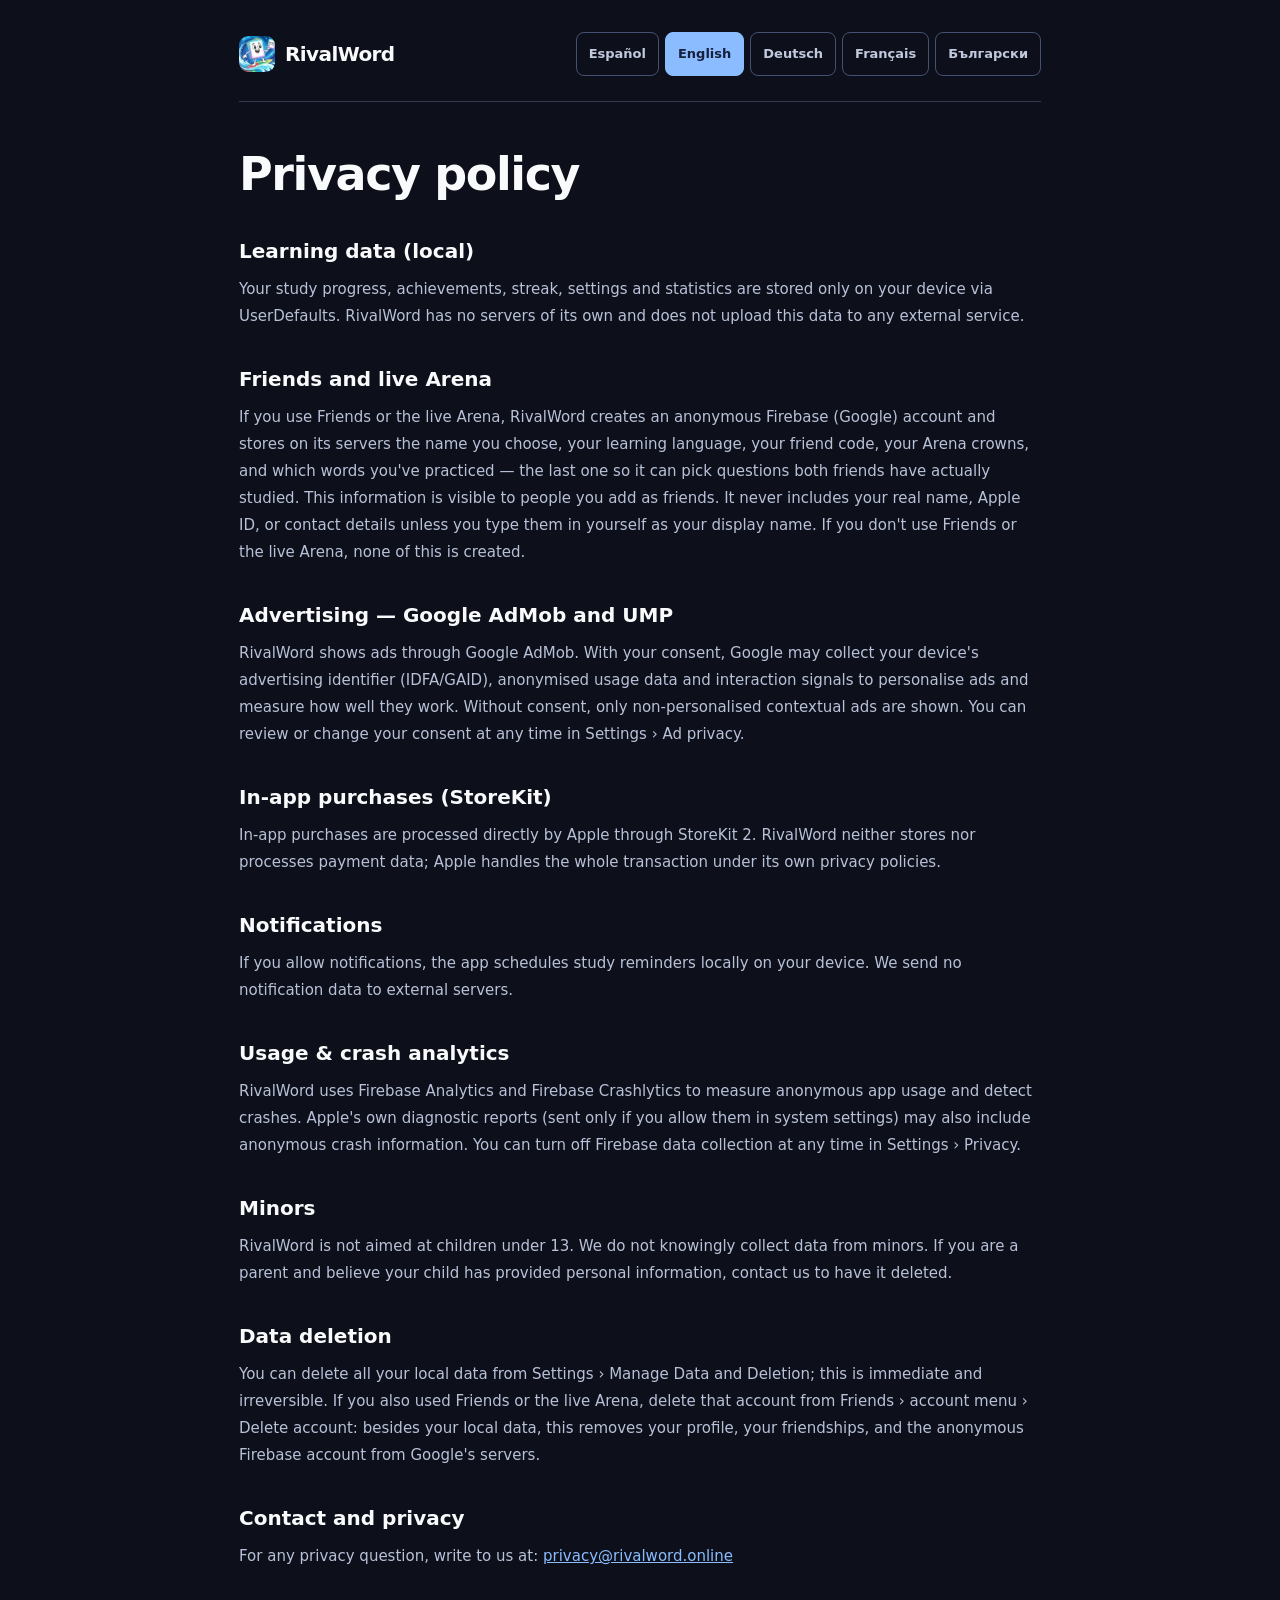
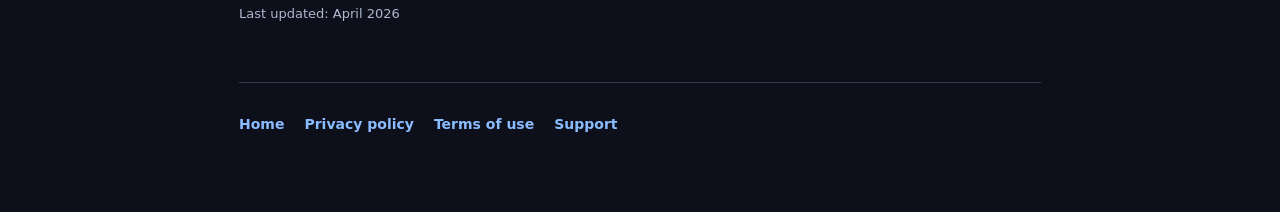
==== privacy/index.html @ ad428897 "fix(web): alinea colores con la app y muestra swipe interactivo" ====
<!doctype html>
<html lang="es">
<head>
  <meta charset="utf-8" />
  <meta name="viewport" content="width=device-width, initial-scale=1" />
  <title>Política de privacidad — RivalWord</title>
  <meta name="description" content="Tu progreso de estudio, logros, racha, configuración y estadísticas se guardan exclusivamente en tu dispositivo mediante UserDefaults. RivalWord no tiene servidores propios ni sube estos datos a ningún servicio externo." />
  <link rel="canonical" href="https://rivalword.online/privacy/" />
  <link rel="icon" href="/assets/app-icon.png" />
  <link rel="apple-touch-icon" href="/assets/apple-touch-icon.png" />
  <style>
    :root { color-scheme: dark; }
    * { box-sizing: border-box; }
    html { -webkit-text-size-adjust: 100%; }
    body {
      margin: 0; min-height: 100vh; color: #F9FAFB; line-height: 1.6;
      font-family: "Nunito", ui-rounded, "SF Pro Rounded", system-ui, -apple-system, "Segoe UI", sans-serif;
      background: radial-gradient(1200px 600px at 20% -10%, #1A1A2E 0%, transparent 60%),
                  radial-gradient(900px 500px at 100% 0%, #16213E 0%, transparent 55%), #0D0F1A;
    }
    a { color: #93B4FF; }
    .marco { max-width: 760px; margin: 0 auto; padding: 24px 20px 64px; }
    .cabecera { display: flex; align-items: center; justify-content: space-between; gap: 16px; flex-wrap: wrap; }
    .marca { display: flex; align-items: center; gap: 10px; color: #F9FAFB; text-decoration: none; font-weight: 800; font-size: 20px; }
    .marca img { width: 36px; height: 36px; border-radius: 9px; }
    .idiomas { display: flex; gap: 6px; flex-wrap: wrap; }
    .idiomas button {
      font: inherit; font-size: 13px; font-weight: 700; color: #D1D5DB; cursor: pointer;
      background: rgba(255,255,255,0.06); border: 1px solid rgba(255,255,255,0.12); border-radius: 999px; padding: 4px 12px;
    }
    .idiomas button[aria-pressed="true"] { color: #fff; background: linear-gradient(135deg, #3B82F6, #8B5CF6); border-color: transparent; }
    h1 { font-size: clamp(28px, 6vw, 40px); line-height: 1.15; margin: 40px 0 8px; font-weight: 900; }
    h2 { font-size: 19px; margin: 32px 0 6px; font-weight: 800; }
    p { margin: 0 0 12px; color: #D1D5DB; }
    .fecha { font-size: 13px; color: #9CA3AF; margin-top: 32px; }
    .correo { display: inline-block; margin: 4px 0 16px; font-size: 20px; font-weight: 800; }
    .pie { margin-top: 56px; padding-top: 20px; border-top: 1px solid rgba(255,255,255,0.08); display: flex; gap: 18px; flex-wrap: wrap; font-size: 14px; font-weight: 700; }
    .pie a { text-decoration: none; }
    [hidden] { display: none !important; }
  </style>
  <link rel="stylesheet" href="/assets/legal.css?v=20260926" />
</head>
<body>
  <div class="marco">
    <header class="cabecera">
      <a class="marca" href="/"><img src="/assets/app-icon.png" alt="" width="36" height="36" /><span>RivalWord</span></a>
      <nav class="idiomas" aria-label="Language"><button type="button" data-lang="es" aria-pressed="true">Español</button><button type="button" data-lang="en" aria-pressed="false">English</button><button type="button" data-lang="de" aria-pressed="false">Deutsch</button><button type="button" data-lang="fr" aria-pressed="false">Français</button><button type="button" data-lang="bg" aria-pressed="false">Български</button></nav>
    </header>
    <main>
      <h1><span data-i="es">Política de privacidad</span><span data-i="en" hidden>Privacy policy</span><span data-i="de" hidden>Datenschutzrichtlinie</span><span data-i="fr" hidden>Politique de confidentialité</span><span data-i="bg" hidden>Политика за поверителност</span></h1>
      <h2><span data-i="es">Datos de aprendizaje (locales)</span><span data-i="en" hidden>Learning data (local)</span><span data-i="de" hidden>Lerndaten (lokal)</span><span data-i="fr" hidden>Données d&#x27;apprentissage (locales)</span><span data-i="bg" hidden>Данни за обучението (локални)</span></h2>
      <p data-i="es">Tu progreso de estudio, logros, racha, configuración y estadísticas se guardan exclusivamente en tu dispositivo mediante UserDefaults. RivalWord no tiene servidores propios ni sube estos datos a ningún servicio externo.</p><p data-i="en" hidden>Your study progress, achievements, streak, settings and statistics are stored only on your device via UserDefaults. RivalWord has no servers of its own and does not upload this data to any external service.</p><p data-i="de" hidden>Dein Lernfortschritt, deine Erfolge, deine Serie, deine Einstellungen und deine Statistiken werden ausschließlich über UserDefaults auf deinem Gerät gespeichert. RivalWord hat keine eigenen Server und lädt diese Daten zu keinem externen Dienst hoch.</p><p data-i="fr" hidden>Votre progression, vos succès, votre série, vos réglages et vos statistiques sont enregistrés uniquement sur votre appareil via UserDefaults. RivalWord n&#x27;a pas de serveurs et n&#x27;envoie ces données à aucun service externe.</p><p data-i="bg" hidden>Напредъкът, постиженията, серията, настройките и статистиките се пазят само на устройството ти чрез UserDefaults. RivalWord няма собствени сървъри и не качва тези данни към външни услуги.</p>
      <h2><span data-i="es">Amigos y Arena en directo</span><span data-i="en" hidden>Friends and live Arena</span><span data-i="de" hidden>Freunde und Live-Arena</span><span data-i="fr" hidden>Amis et Arène en direct</span><span data-i="bg" hidden>Приятели и Арена на живо</span></h2>
      <p data-i="es">Si usas Amigos o la Arena en directo, RivalWord crea una cuenta anónima de Firebase (Google) y guarda en sus servidores el nombre que elijas, tu idioma de aprendizaje, tu código de amigo, tus coronas de la Arena y qué palabras has practicado — esto último para poder proponer preguntas que los dos amigos hayan estudiado de verdad. Esta información es visible para las personas que añadas como amigas. Nunca incluye tu nombre real, tu Apple ID ni datos de contacto, salvo que tú mismo los escribas como nombre. Si no usas Amigos ni la Arena en directo, nada de esto se crea.</p><p data-i="en" hidden>If you use Friends or the live Arena, RivalWord creates an anonymous Firebase (Google) account and stores on its servers the name you choose, your learning language, your friend code, your Arena crowns, and which words you&#x27;ve practiced — the last one so it can pick questions both friends have actually studied. This information is visible to people you add as friends. It never includes your real name, Apple ID, or contact details unless you type them in yourself as your display name. If you don&#x27;t use Friends or the live Arena, none of this is created.</p><p data-i="de" hidden>Wenn du Freunde oder die Live-Arena nutzt, legt RivalWord ein anonymes Firebase-Konto (Google) an und speichert auf dessen Servern den von dir gewählten Namen, deine Lernsprache, deinen Freundescode, deine Arena-Kronen und welche Wörter du geübt hast — Letzteres, damit Fragen gestellt werden können, die beide Freunde tatsächlich gelernt haben. Diese Informationen sind für Personen sichtbar, die du als Freunde hinzufügst. Sie enthalten nie deinen echten Namen, deine Apple-ID oder Kontaktdaten, es sei denn, du gibst sie selbst als Anzeigenamen ein. Wenn du Freunde oder die Live-Arena nicht nutzt, wird nichts davon angelegt.</p><p data-i="fr" hidden>Si vous utilisez Amis ou l&#x27;Arène en direct, RivalWord crée un compte Firebase anonyme (Google) et stocke sur ses serveurs le nom que vous choisissez, votre langue d&#x27;apprentissage, votre code ami, vos couronnes d&#x27;Arène et les mots que vous avez pratiqués — ce dernier point pour pouvoir proposer des questions que les deux amis ont réellement étudiées. Ces informations sont visibles par les personnes que vous ajoutez comme amies. Elles n&#x27;incluent jamais votre vrai nom, votre identifiant Apple ni vos coordonnées, sauf si vous les saisissez vous-même comme nom affiché. Si vous n&#x27;utilisez ni Amis ni l&#x27;Arène en direct, rien de tout cela n&#x27;est créé.</p><p data-i="bg" hidden>Ако използваш Приятели или Арената на живо, RivalWord създава анонимен акаунт във Firebase (Google) и пази на неговите сървъри избраното от теб име, езика, който учиш, кода ти за приятели, короните от Арената и кои думи си практикувал/а — последното, за да могат да се задават въпроси, които и двамата приятели наистина са учили. Тази информация е видима за хората, които добавиш като приятели. Никога не включва истинското ти име, Apple ID или данни за контакт, освен ако сам/а не ги въведеш като показвано име. Ако не използваш Приятели или Арената на живо, нищо от това не се създава.</p>
      <h2><span data-i="es">Publicidad — Google AdMob y UMP</span><span data-i="en" hidden>Advertising — Google AdMob and UMP</span><span data-i="de" hidden>Werbung — Google AdMob und UMP</span><span data-i="fr" hidden>Publicité — Google AdMob et UMP</span><span data-i="bg" hidden>Реклама — Google AdMob и UMP</span></h2>
      <p data-i="es">RivalWord muestra anuncios a través de Google AdMob. Con tu consentimiento, Google puede recopilar el identificador publicitario de tu dispositivo (IDFA/GAID), datos de uso anonimizados y señales de interacción para personalizar y medir la efectividad de los anuncios. Si no otorgas consentimiento, solo se muestran anuncios contextuales no personalizados. Puedes revisar o cambiar tu consentimiento en Ajustes › Privacidad de anuncios en cualquier momento.</p><p data-i="en" hidden>RivalWord shows ads through Google AdMob. With your consent, Google may collect your device&#x27;s advertising identifier (IDFA/GAID), anonymised usage data and interaction signals to personalise ads and measure how well they work. Without consent, only non-personalised contextual ads are shown. You can review or change your consent at any time in Settings › Ad privacy.</p><p data-i="de" hidden>RivalWord zeigt Werbung über Google AdMob. Mit deiner Einwilligung kann Google die Werbekennung deines Geräts (IDFA/GAID), anonymisierte Nutzungsdaten und Interaktionssignale erfassen, um Werbung zu personalisieren und ihre Wirkung zu messen. Ohne Einwilligung erscheinen nur nicht personalisierte, kontextbezogene Anzeigen. Du kannst deine Einwilligung jederzeit unter Einstellungen › Werbe-Privatsphäre prüfen oder ändern.</p><p data-i="fr" hidden>RivalWord affiche des publicités via Google AdMob. Avec votre consentement, Google peut collecter l&#x27;identifiant publicitaire de votre appareil (IDFA/GAID), des données d&#x27;usage anonymisées et des signaux d&#x27;interaction pour personnaliser les annonces et en mesurer l&#x27;efficacité. Sans consentement, seules des publicités contextuelles non personnalisées sont affichées. Vous pouvez revoir ou modifier votre consentement à tout moment dans Réglages › Confidentialité des publicités.</p><p data-i="bg" hidden>RivalWord показва реклами през Google AdMob. С твоето съгласие Google може да събира рекламния идентификатор на устройството (IDFA/GAID), анонимизирани данни за употреба и сигнали за взаимодействие, за да персонализира рекламите и да измерва ефективността им. Без съгласие се показват само неперсонализирани контекстни реклами. Можеш да прегледаш или промениш съгласието си по всяко време в Настройки › Поверителност на рекламите.</p>
      <h2><span data-i="es">Compras integradas (StoreKit)</span><span data-i="en" hidden>In-app purchases (StoreKit)</span><span data-i="de" hidden>In-App-Käufe (StoreKit)</span><span data-i="fr" hidden>Achats intégrés (StoreKit)</span><span data-i="bg" hidden>Покупки в приложението (StoreKit)</span></h2>
      <p data-i="es">Las compras dentro de la app se procesan directamente por Apple a través de StoreKit 2. RivalWord no almacena ni procesa datos de pago; Apple gestiona toda la transacción según sus propias políticas de privacidad.</p><p data-i="en" hidden>In-app purchases are processed directly by Apple through StoreKit 2. RivalWord neither stores nor processes payment data; Apple handles the whole transaction under its own privacy policies.</p><p data-i="de" hidden>In-App-Käufe werden direkt von Apple über StoreKit 2 abgewickelt. RivalWord speichert und verarbeitet keine Zahlungsdaten; Apple wickelt die gesamte Transaktion nach seinen eigenen Datenschutzrichtlinien ab.</p><p data-i="fr" hidden>Les achats intégrés sont traités directement par Apple via StoreKit 2. RivalWord ne stocke ni ne traite de données de paiement ; Apple gère toute la transaction selon ses propres règles de confidentialité.</p><p data-i="bg" hidden>Покупките в приложението се обработват директно от Apple през StoreKit 2. RivalWord не съхранява и не обработва платежни данни; Apple управлява цялата транзакция според собствените си правила за поверителност.</p>
      <h2><span data-i="es">Notificaciones</span><span data-i="en" hidden>Notifications</span><span data-i="de" hidden>Benachrichtigungen</span><span data-i="fr" hidden>Notifications</span><span data-i="bg" hidden>Известия</span></h2>
      <p data-i="es">Si autorizas notificaciones, la app programa recordatorios de estudio localmente en tu dispositivo. No enviamos datos de notificación a servidores externos.</p><p data-i="en" hidden>If you allow notifications, the app schedules study reminders locally on your device. We send no notification data to external servers.</p><p data-i="de" hidden>Wenn du Benachrichtigungen erlaubst, plant die App Lernerinnerungen lokal auf deinem Gerät. Wir senden keine Benachrichtigungsdaten an externe Server.</p><p data-i="fr" hidden>Si vous autorisez les notifications, l&#x27;app programme les rappels d&#x27;étude localement sur votre appareil. Aucune donnée de notification n&#x27;est envoyée à des serveurs externes.</p><p data-i="bg" hidden>Ако разрешиш известия, приложението планира напомнянията локално на устройството ти. Не изпращаме данни за известия към външни сървъри.</p>
      <h2><span data-i="es">Análisis de uso y fallos</span><span data-i="en" hidden>Usage &amp; crash analytics</span><span data-i="de" hidden>Nutzungs- und Absturzanalyse</span><span data-i="fr" hidden>Analyse d&#x27;utilisation et de plantages</span><span data-i="bg" hidden>Анализ на употреба и сривове</span></h2>
      <p data-i="es">RivalWord usa Firebase Analytics y Firebase Crashlytics para medir el uso anónimo de la app y detectar fallos. Los informes de diagnóstico de Apple (enviados solo si los autorizas en la configuración del sistema) pueden incluir además información de fallos anónima. Puedes desactivar la recogida de Firebase en cualquier momento en Ajustes › Privacidad.</p><p data-i="en" hidden>RivalWord uses Firebase Analytics and Firebase Crashlytics to measure anonymous app usage and detect crashes. Apple&#x27;s own diagnostic reports (sent only if you allow them in system settings) may also include anonymous crash information. You can turn off Firebase data collection at any time in Settings › Privacy.</p><p data-i="de" hidden>RivalWord verwendet Firebase Analytics und Firebase Crashlytics, um die anonyme App-Nutzung zu messen und Abstürze zu erkennen. Apples eigene Diagnoseberichte (nur gesendet, wenn du sie in den Systemeinstellungen erlaubst) können außerdem anonyme Absturzinformationen enthalten. Du kannst die Firebase-Datenerhebung jederzeit unter Einstellungen › Datenschutz ausschalten.</p><p data-i="fr" hidden>RivalWord utilise Firebase Analytics et Firebase Crashlytics pour mesurer l&#x27;utilisation anonyme de l&#x27;app et détecter les plantages. Les rapports de diagnostic d&#x27;Apple (envoyés seulement si vous les autorisez dans les réglages système) peuvent aussi contenir des informations de plantage anonymes. Vous pouvez désactiver la collecte Firebase à tout moment dans Réglages › Confidentialité.</p><p data-i="bg" hidden>RivalWord използва Firebase Analytics и Firebase Crashlytics, за да измерва анонимната употреба на приложението и да засича сривове. Собствените диагностични отчети на Apple (изпращат се само ако ги разрешиш в системните настройки) също може да съдържат анонимна информация за сривове. Можеш да изключиш събирането на данни от Firebase по всяко време в Настройки › Поверителност.</p>
      <h2><span data-i="es">Menores</span><span data-i="en" hidden>Minors</span><span data-i="de" hidden>Minderjährige</span><span data-i="fr" hidden>Mineurs</span><span data-i="bg" hidden>Непълнолетни</span></h2>
      <p data-i="es">RivalWord no está dirigida a menores de 13 años. No recopilamos conscientemente datos de menores. Si eres padre/madre y crees que tu hijo ha proporcionado información personal, contáctanos para eliminarla.</p><p data-i="en" hidden>RivalWord is not aimed at children under 13. We do not knowingly collect data from minors. If you are a parent and believe your child has provided personal information, contact us to have it deleted.</p><p data-i="de" hidden>RivalWord richtet sich nicht an Kinder unter 13 Jahren. Wir erheben wissentlich keine Daten von Minderjährigen. Wenn du Elternteil bist und glaubst, dein Kind habe personenbezogene Daten angegeben, melde dich bei uns, damit wir sie löschen.</p><p data-i="fr" hidden>RivalWord ne s&#x27;adresse pas aux moins de 13 ans. Nous ne collectons pas sciemment de données de mineurs. Si vous êtes parent et pensez que votre enfant a fourni des informations personnelles, contactez-nous pour les supprimer.</p><p data-i="bg" hidden>RivalWord не е насочено към деца под 13 години. Не събираме съзнателно данни от непълнолетни. Ако сте родител и смятате, че детето ви е предоставило лични данни, свържете се с нас, за да ги изтрием.</p>
      <h2><span data-i="es">Borrado de datos</span><span data-i="en" hidden>Data deletion</span><span data-i="de" hidden>Datenlöschung</span><span data-i="fr" hidden>Suppression des données</span><span data-i="bg" hidden>Изтриване на данни</span></h2>
      <p data-i="es">Puedes eliminar todos tus datos locales desde Ajustes › Gestionar Datos y Borrado; es inmediato e irreversible. Si además usaste Amigos o la Arena en directo, borra esa cuenta desde Amigos › menú de la cuenta › Borrar cuenta: además de lo local, elimina tu perfil, tus amistades y la cuenta anónima de Firebase de los servidores de Google.</p><p data-i="en" hidden>You can delete all your local data from Settings › Manage Data and Deletion; this is immediate and irreversible. If you also used Friends or the live Arena, delete that account from Friends › account menu › Delete account: besides your local data, this removes your profile, your friendships, and the anonymous Firebase account from Google&#x27;s servers.</p><p data-i="de" hidden>Du kannst alle lokalen Daten unter Einstellungen › Daten verwalten und löschen entfernen; das geschieht sofort und ist unwiderruflich. Wenn du zusätzlich Freunde oder die Live-Arena genutzt hast, lösche dieses Konto unter Freunde › Kontomenü › Konto löschen: Das entfernt neben den lokalen Daten auch dein Profil, deine Freundschaften und das anonyme Firebase-Konto von Googles Servern.</p><p data-i="fr" hidden>Vous pouvez supprimer toutes vos données locales depuis Réglages › Gérer les données et suppression ; c&#x27;est immédiat et irréversible. Si vous avez aussi utilisé Amis ou l&#x27;Arène en direct, supprimez ce compte depuis Amis › menu du compte › Supprimer le compte : en plus des données locales, cela supprime votre profil, vos amitiés et le compte Firebase anonyme des serveurs de Google.</p><p data-i="bg" hidden>Можеш да изтриеш всички локални данни от Настройки › Управление и изтриване на данни; действието е незабавно и необратимо. Ако освен това си използвал/а Приятели или Арената на живо, изтрий този акаунт от Приятели › меню на акаунта › Изтриване на акаунт: освен локалните данни, това премахва профила ти, приятелствата ти и анонимния Firebase акаунт от сървърите на Google.</p>
      <h2><span data-i="es">Contacto y privacidad</span><span data-i="en" hidden>Contact and privacy</span><span data-i="de" hidden>Kontakt und Datenschutz</span><span data-i="fr" hidden>Contact et confidentialité</span><span data-i="bg" hidden>Контакт и поверителност</span></h2>
      <p data-i="es">Para cualquier consulta sobre privacidad escríbenos a: <a href="mailto:privacy@rivalword.online">privacy@rivalword.online</a></p><p data-i="en" hidden>For any privacy question, write to us at: <a href="mailto:privacy@rivalword.online">privacy@rivalword.online</a></p><p data-i="de" hidden>Bei Fragen zum Datenschutz schreib uns an: <a href="mailto:privacy@rivalword.online">privacy@rivalword.online</a></p><p data-i="fr" hidden>Pour toute question de confidentialité, écrivez-nous à : <a href="mailto:privacy@rivalword.online">privacy@rivalword.online</a></p><p data-i="bg" hidden>За въпроси относно поверителността ни пиши на: <a href="mailto:privacy@rivalword.online">privacy@rivalword.online</a></p>
      <p class="fecha"><span data-i="es">Última actualización: abril 2026</span><span data-i="en" hidden>Last updated: April 2026</span><span data-i="de" hidden>Zuletzt aktualisiert: April 2026</span><span data-i="fr" hidden>Dernière mise à jour : avril 2026</span><span data-i="bg" hidden>Последна актуализация: април 2026</span></p>
    </main>
    <nav class="pie"><a href="/"><span data-i="es">Inicio</span><span data-i="en" hidden>Home</span><span data-i="de" hidden>Startseite</span><span data-i="fr" hidden>Accueil</span><span data-i="bg" hidden>Начало</span></a><a href="/privacy/"><span data-i="es">Política de privacidad</span><span data-i="en" hidden>Privacy policy</span><span data-i="de" hidden>Datenschutzrichtlinie</span><span data-i="fr" hidden>Politique de confidentialité</span><span data-i="bg" hidden>Политика за поверителност</span></a><a href="/terms/"><span data-i="es">Términos de uso</span><span data-i="en" hidden>Terms of use</span><span data-i="de" hidden>Nutzungsbedingungen</span><span data-i="fr" hidden>Conditions d&#x27;utilisation</span><span data-i="bg" hidden>Условия за ползване</span></a><a href="/support/"><span data-i="es">Soporte</span><span data-i="en" hidden>Support</span><span data-i="de" hidden>Support</span><span data-i="fr" hidden>Assistance</span><span data-i="bg" hidden>Поддръжка</span></a></nav>
  </div>
  <script>
    (function () {
      var idiomas = ['es', 'en', 'de', 'fr', 'bg'];
      var pedido = new URLSearchParams(location.search).get("lang");
      var nav = (navigator.language || "es").slice(0, 2).toLowerCase();
      var actual = idiomas.indexOf(pedido) >= 0 ? pedido : (idiomas.indexOf(nav) >= 0 ? nav : "es");
      function poner(i) {
        document.documentElement.lang = i;
        document.querySelectorAll("[data-i]").forEach(function (e) { e.hidden = e.getAttribute("data-i") !== i; });
        document.querySelectorAll(".idiomas button").forEach(function (b) { b.setAttribute("aria-pressed", b.dataset.lang === i); });
      }
      document.querySelectorAll(".idiomas button").forEach(function (b) {
        b.addEventListener("click", function () { poner(b.dataset.lang); });
      });
      poner(actual);
    })();
  </script>
</body>
</html>
---- assets/legal.css ----
/* Shared with the pages generated from the app's legal text. */
:root {
  color-scheme: dark;
}
body {
  background: #0d101a;
  color: #f9fafb;
  font-family:
    system-ui,
    -apple-system,
    "Segoe UI",
    sans-serif;
  line-height: 1.8;
}
.marco {
  max-width: 850px;
  padding: 32px 24px 65px;
}
.cabecera {
  gap: 24px;
  padding-bottom: 25px;
  border-bottom: 1px solid #343b50;
}
.marca {
  color: #f9fafb;
  letter-spacing: -0.6px;
}
.marca img {
  box-shadow: none;
}
.idiomas {
  gap: 6px;
}
.idiomas button {
  min-height: 44px;
  border: 1px solid #455173;
  background: transparent;
  color: #c0c9dd;
  border-radius: 8px;
  padding: 7px 12px;
}
.idiomas button[aria-pressed="true"] {
  background: #8abcff;
  color: #17213d;
  border-color: #8abcff;
}
h1 {
  font-size: clamp(30px, 6vw, 46px);
  line-height: 1.2;
  letter-spacing: -1.4px;
  margin: 45px 0 30px;
}
h2 {
  font-size: 20px;
  margin: 35px 0 10px;
  line-height: 1.45;
}
p {
  color: #b8c1d8;
  font-size: 15px;
}
a {
  color: #8abcff;
}
a:hover {
  text-decoration: underline;
}
.fecha {
  color: #aeb8cf;
}
.pie {
  border-color: #343b50;
  gap: 20px;
}
.pie a {
  min-height: 44px;
  display: flex;
  align-items: center;
}
.correo {
  font-size: clamp(16px, 5vw, 21px);
  overflow-wrap: anywhere;
}
.idiomas button:focus-visible,
a:focus-visible {
  outline: 3px solid #bab3ff;
  outline-offset: 4px;
}
@media (max-width: 540px) {
  .marco {
    padding-inline: 20px;
  }
  .idiomas {
    gap: 5px;
  }
  .idiomas button {
    font-size: 12px;
    padding-inline: 10px;
  }
  p {
    font-size: 14px;
  }
}
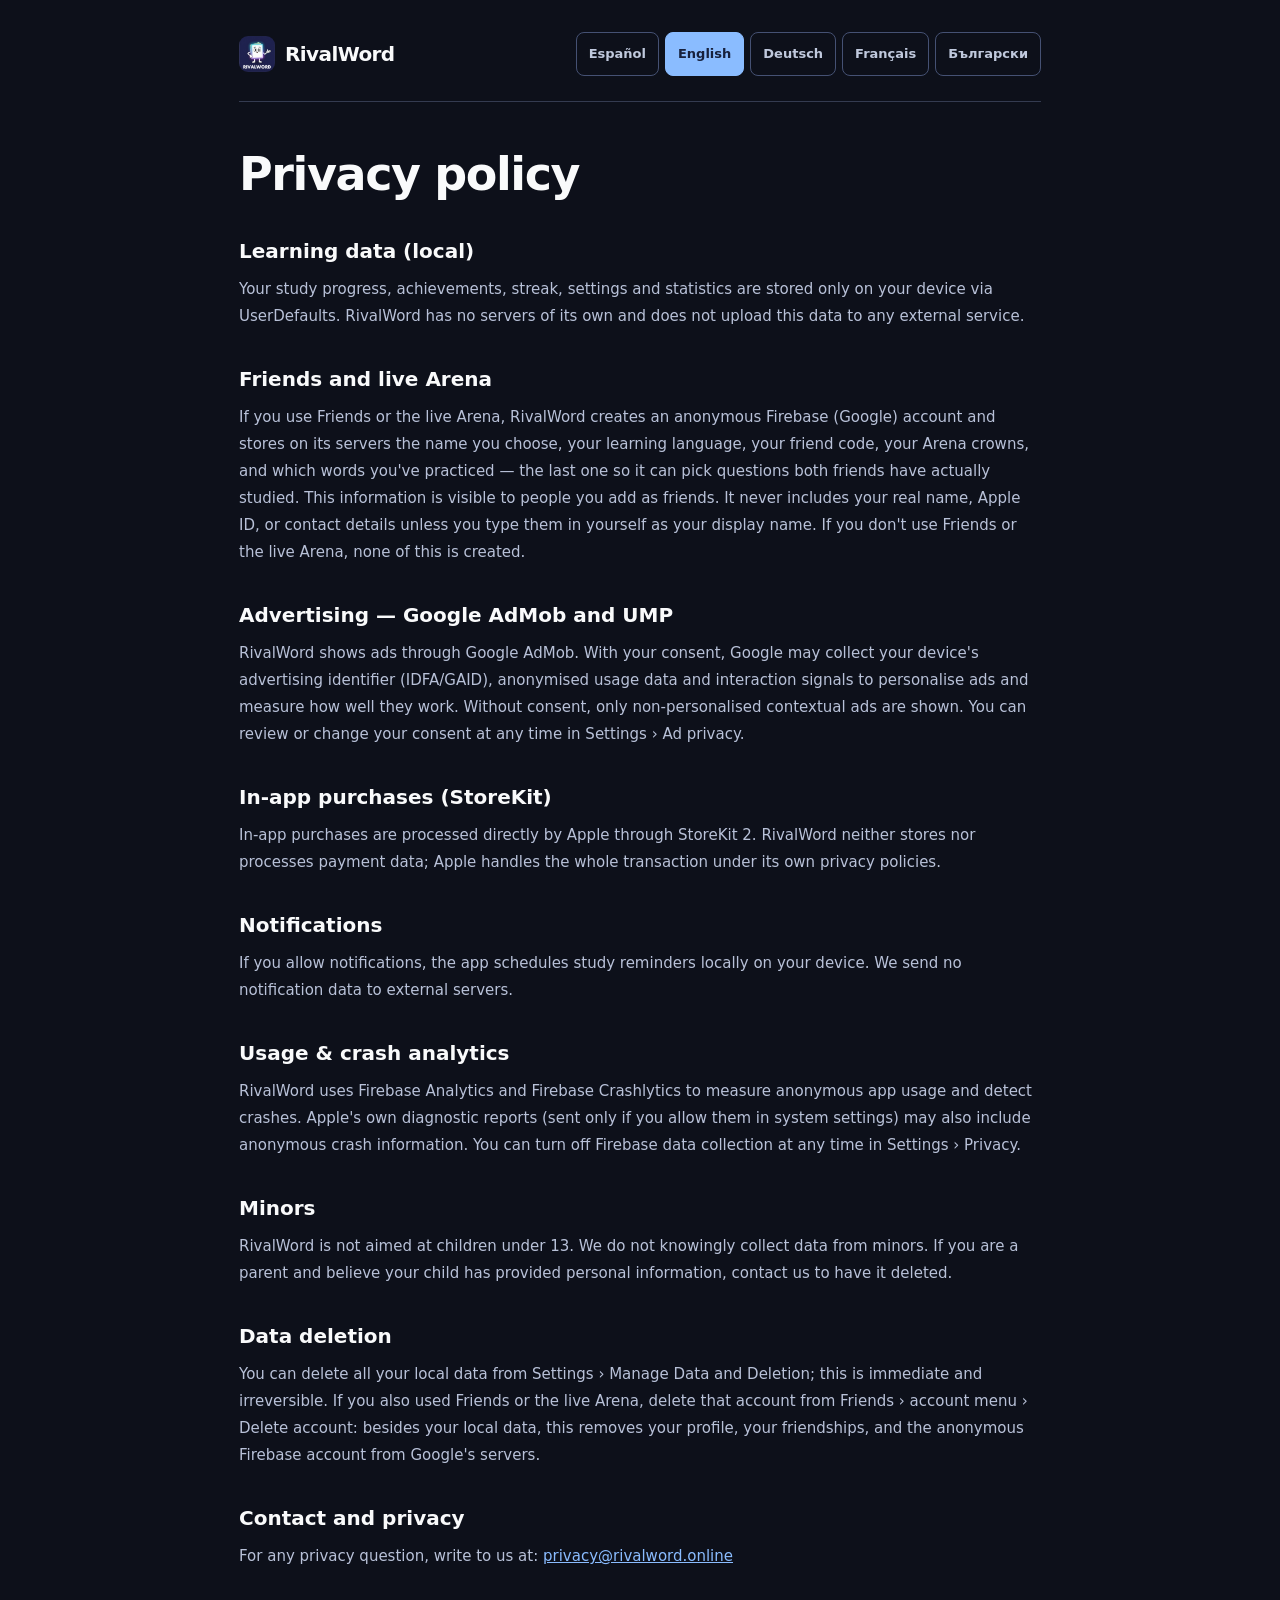
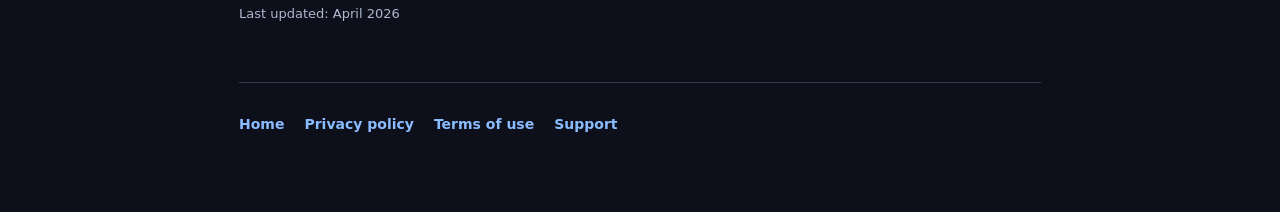
==== commit db7d229a: "fix(web): usa el logo RivalWord elegido para marca y favicon" ====
--- a/privacy/index.html
+++ b/privacy/index.html
@@ -6,8 +6,8 @@
   <title>Política de privacidad — RivalWord</title>
   <meta name="description" content="Tu progreso de estudio, logros, racha, configuración y estadísticas se guardan exclusivamente en tu dispositivo mediante UserDefaults. RivalWord no tiene servidores propios ni sube estos datos a ningún servicio externo." />
   <link rel="canonical" href="https://rivalword.online/privacy/" />
-  <link rel="icon" href="/assets/app-icon.png" />
-  <link rel="apple-touch-icon" href="/assets/apple-touch-icon.png" />
+  <link rel="icon" href="/assets/app-icon.png?v=20260927" />
+  <link rel="apple-touch-icon" href="/assets/apple-touch-icon.png?v=20260927" />
   <style>
     :root { color-scheme: dark; }
     * { box-sizing: border-box; }
@@ -43,7 +43,7 @@
 <body>
   <div class="marco">
     <header class="cabecera">
-      <a class="marca" href="/"><img src="/assets/app-icon.png" alt="" width="36" height="36" /><span>RivalWord</span></a>
+      <a class="marca" href="/"><img src="/assets/app-icon.png?v=20260927" alt="" width="36" height="36" /><span>RivalWord</span></a>
       <nav class="idiomas" aria-label="Language"><button type="button" data-lang="es" aria-pressed="true">Español</button><button type="button" data-lang="en" aria-pressed="false">English</button><button type="button" data-lang="de" aria-pressed="false">Deutsch</button><button type="button" data-lang="fr" aria-pressed="false">Français</button><button type="button" data-lang="bg" aria-pressed="false">Български</button></nav>
     </header>
     <main>
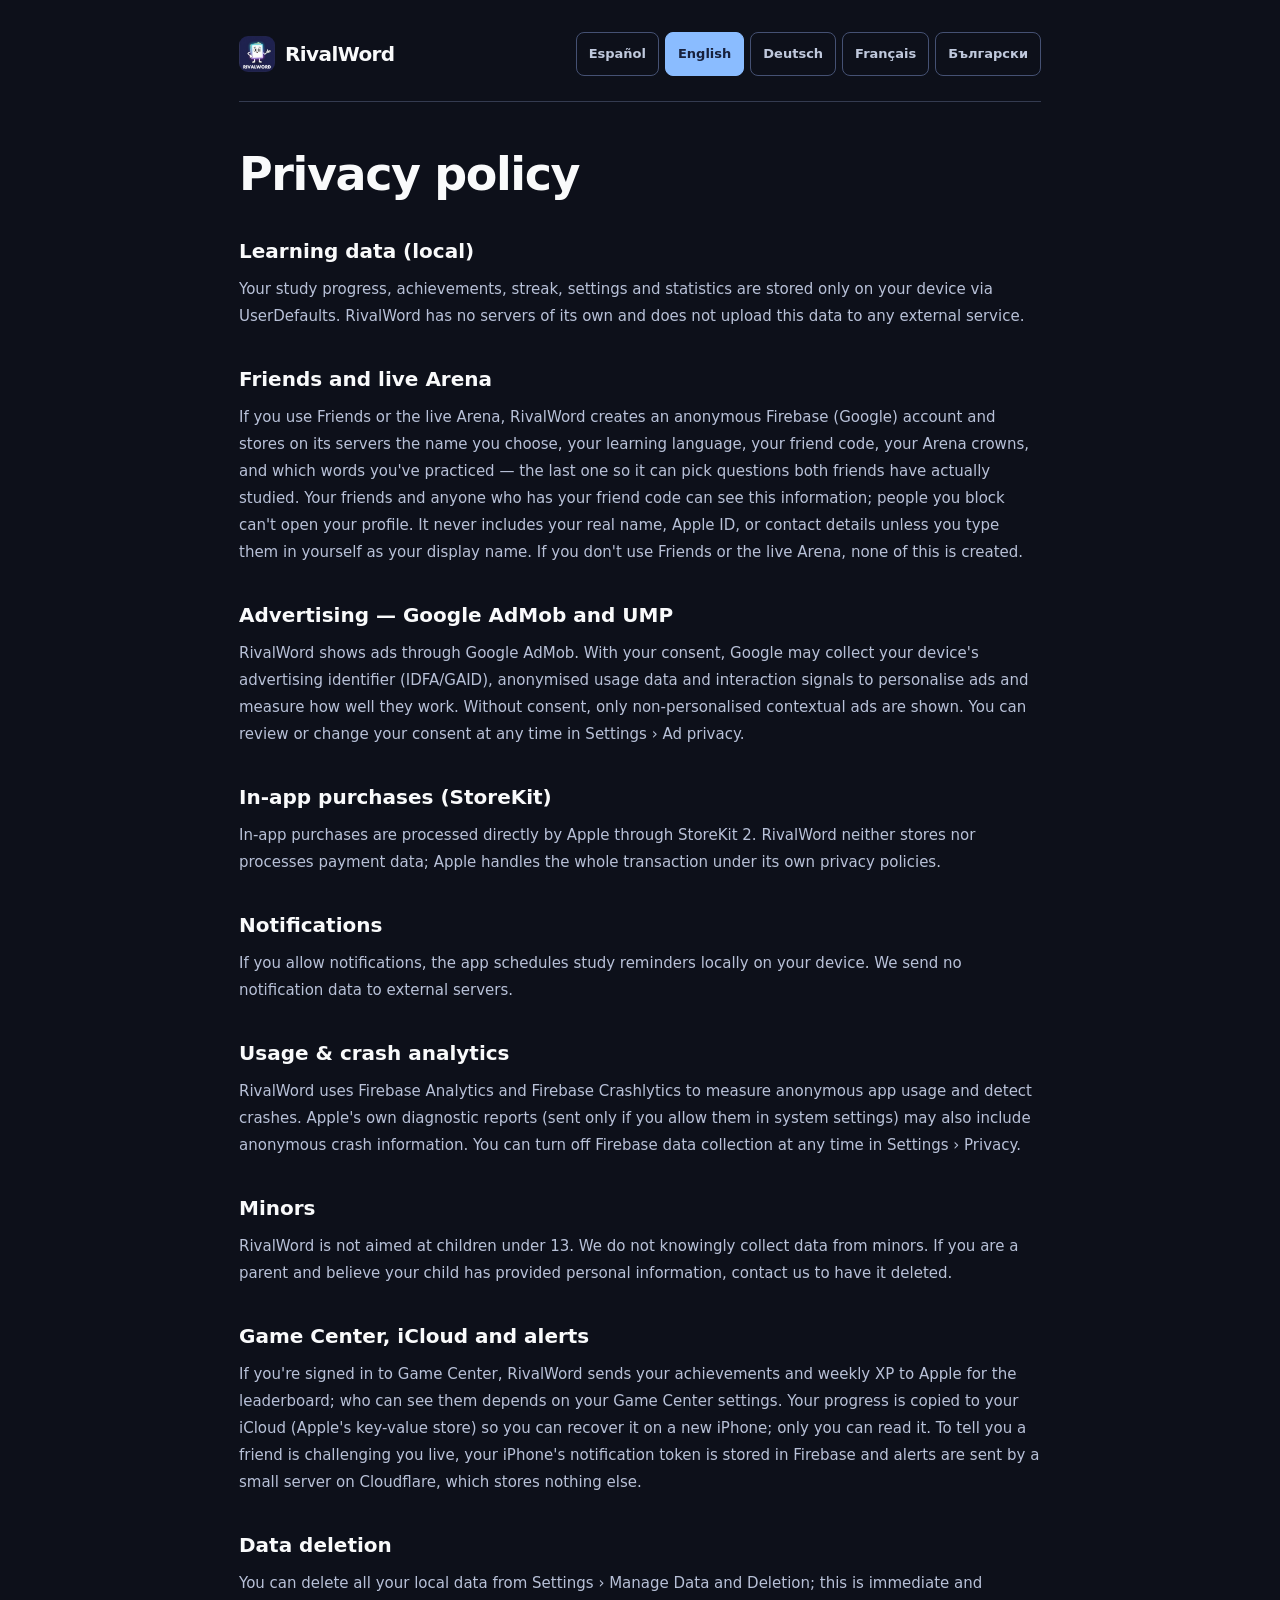
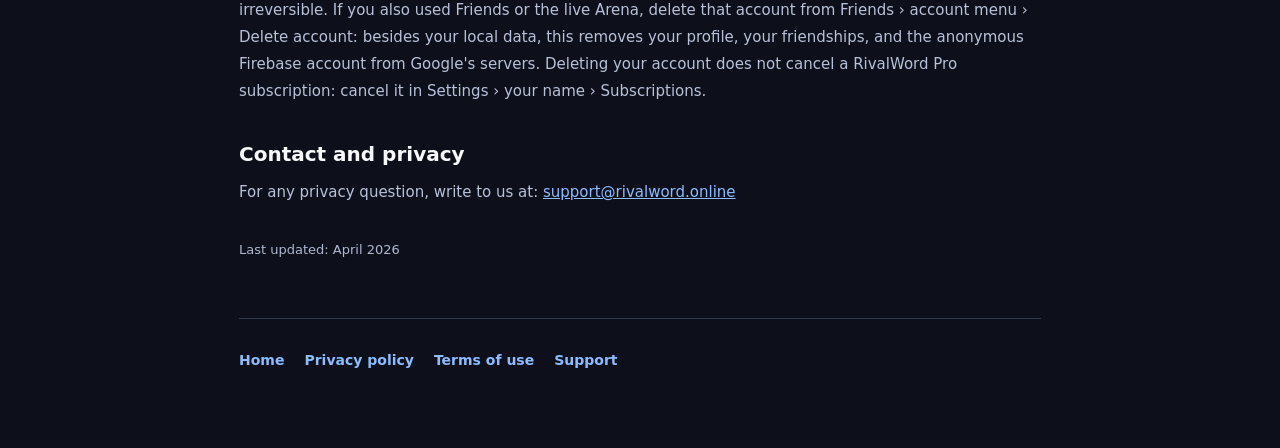
==== commit 8a06c5ca: "privacidad y términos: Game Center, iCloud, avisos, normas de la comunidad y un solo correo de sopor" ====
--- a/privacy/index.html
+++ b/privacy/index.html
@@ -51,7 +51,7 @@
       <h2><span data-i="es">Datos de aprendizaje (locales)</span><span data-i="en" hidden>Learning data (local)</span><span data-i="de" hidden>Lerndaten (lokal)</span><span data-i="fr" hidden>Données d&#x27;apprentissage (locales)</span><span data-i="bg" hidden>Данни за обучението (локални)</span></h2>
       <p data-i="es">Tu progreso de estudio, logros, racha, configuración y estadísticas se guardan exclusivamente en tu dispositivo mediante UserDefaults. RivalWord no tiene servidores propios ni sube estos datos a ningún servicio externo.</p><p data-i="en" hidden>Your study progress, achievements, streak, settings and statistics are stored only on your device via UserDefaults. RivalWord has no servers of its own and does not upload this data to any external service.</p><p data-i="de" hidden>Dein Lernfortschritt, deine Erfolge, deine Serie, deine Einstellungen und deine Statistiken werden ausschließlich über UserDefaults auf deinem Gerät gespeichert. RivalWord hat keine eigenen Server und lädt diese Daten zu keinem externen Dienst hoch.</p><p data-i="fr" hidden>Votre progression, vos succès, votre série, vos réglages et vos statistiques sont enregistrés uniquement sur votre appareil via UserDefaults. RivalWord n&#x27;a pas de serveurs et n&#x27;envoie ces données à aucun service externe.</p><p data-i="bg" hidden>Напредъкът, постиженията, серията, настройките и статистиките се пазят само на устройството ти чрез UserDefaults. RivalWord няма собствени сървъри и не качва тези данни към външни услуги.</p>
       <h2><span data-i="es">Amigos y Arena en directo</span><span data-i="en" hidden>Friends and live Arena</span><span data-i="de" hidden>Freunde und Live-Arena</span><span data-i="fr" hidden>Amis et Arène en direct</span><span data-i="bg" hidden>Приятели и Арена на живо</span></h2>
-      <p data-i="es">Si usas Amigos o la Arena en directo, RivalWord crea una cuenta anónima de Firebase (Google) y guarda en sus servidores el nombre que elijas, tu idioma de aprendizaje, tu código de amigo, tus coronas de la Arena y qué palabras has practicado — esto último para poder proponer preguntas que los dos amigos hayan estudiado de verdad. Esta información es visible para las personas que añadas como amigas. Nunca incluye tu nombre real, tu Apple ID ni datos de contacto, salvo que tú mismo los escribas como nombre. Si no usas Amigos ni la Arena en directo, nada de esto se crea.</p><p data-i="en" hidden>If you use Friends or the live Arena, RivalWord creates an anonymous Firebase (Google) account and stores on its servers the name you choose, your learning language, your friend code, your Arena crowns, and which words you&#x27;ve practiced — the last one so it can pick questions both friends have actually studied. This information is visible to people you add as friends. It never includes your real name, Apple ID, or contact details unless you type them in yourself as your display name. If you don&#x27;t use Friends or the live Arena, none of this is created.</p><p data-i="de" hidden>Wenn du Freunde oder die Live-Arena nutzt, legt RivalWord ein anonymes Firebase-Konto (Google) an und speichert auf dessen Servern den von dir gewählten Namen, deine Lernsprache, deinen Freundescode, deine Arena-Kronen und welche Wörter du geübt hast — Letzteres, damit Fragen gestellt werden können, die beide Freunde tatsächlich gelernt haben. Diese Informationen sind für Personen sichtbar, die du als Freunde hinzufügst. Sie enthalten nie deinen echten Namen, deine Apple-ID oder Kontaktdaten, es sei denn, du gibst sie selbst als Anzeigenamen ein. Wenn du Freunde oder die Live-Arena nicht nutzt, wird nichts davon angelegt.</p><p data-i="fr" hidden>Si vous utilisez Amis ou l&#x27;Arène en direct, RivalWord crée un compte Firebase anonyme (Google) et stocke sur ses serveurs le nom que vous choisissez, votre langue d&#x27;apprentissage, votre code ami, vos couronnes d&#x27;Arène et les mots que vous avez pratiqués — ce dernier point pour pouvoir proposer des questions que les deux amis ont réellement étudiées. Ces informations sont visibles par les personnes que vous ajoutez comme amies. Elles n&#x27;incluent jamais votre vrai nom, votre identifiant Apple ni vos coordonnées, sauf si vous les saisissez vous-même comme nom affiché. Si vous n&#x27;utilisez ni Amis ni l&#x27;Arène en direct, rien de tout cela n&#x27;est créé.</p><p data-i="bg" hidden>Ако използваш Приятели или Арената на живо, RivalWord създава анонимен акаунт във Firebase (Google) и пази на неговите сървъри избраното от теб име, езика, който учиш, кода ти за приятели, короните от Арената и кои думи си практикувал/а — последното, за да могат да се задават въпроси, които и двамата приятели наистина са учили. Тази информация е видима за хората, които добавиш като приятели. Никога не включва истинското ти име, Apple ID или данни за контакт, освен ако сам/а не ги въведеш като показвано име. Ако не използваш Приятели или Арената на живо, нищо от това не се създава.</p>
+      <p data-i="es">Si usas Amigos o la Arena en directo, RivalWord crea una cuenta anónima de Firebase (Google) y guarda en sus servidores el nombre que elijas, tu idioma de aprendizaje, tu código de amigo, tus coronas de la Arena y qué palabras has practicado — esto último para poder proponer preguntas que los dos amigos hayan estudiado de verdad. Esta información la pueden ver tus amigos y cualquier persona que tenga tu código de amigo; quien hayas bloqueado no puede abrir tu perfil. Nunca incluye tu nombre real, tu Apple ID ni datos de contacto, salvo que tú mismo los escribas como nombre. Si no usas Amigos ni la Arena en directo, nada de esto se crea.</p><p data-i="en" hidden>If you use Friends or the live Arena, RivalWord creates an anonymous Firebase (Google) account and stores on its servers the name you choose, your learning language, your friend code, your Arena crowns, and which words you&#x27;ve practiced — the last one so it can pick questions both friends have actually studied. Your friends and anyone who has your friend code can see this information; people you block can&#x27;t open your profile. It never includes your real name, Apple ID, or contact details unless you type them in yourself as your display name. If you don&#x27;t use Friends or the live Arena, none of this is created.</p><p data-i="de" hidden>Wenn du Freunde oder die Live-Arena nutzt, legt RivalWord ein anonymes Firebase-Konto (Google) an und speichert auf dessen Servern den von dir gewählten Namen, deine Lernsprache, deinen Freundescode, deine Arena-Kronen und welche Wörter du geübt hast — Letzteres, damit Fragen gestellt werden können, die beide Freunde tatsächlich gelernt haben. Diese Informationen können deine Freunde und alle sehen, die deinen Freundescode haben; blockierte Personen können dein Profil nicht öffnen. Sie enthalten nie deinen echten Namen, deine Apple-ID oder Kontaktdaten, es sei denn, du gibst sie selbst als Anzeigenamen ein. Wenn du Freunde oder die Live-Arena nicht nutzt, wird nichts davon angelegt.</p><p data-i="fr" hidden>Si vous utilisez Amis ou l&#x27;Arène en direct, RivalWord crée un compte Firebase anonyme (Google) et stocke sur ses serveurs le nom que vous choisissez, votre langue d&#x27;apprentissage, votre code ami, vos couronnes d&#x27;Arène et les mots que vous avez pratiqués — ce dernier point pour pouvoir proposer des questions que les deux amis ont réellement étudiées. Ces informations sont visibles par vos amis et par toute personne ayant votre code ami ; les personnes que vous bloquez ne peuvent pas ouvrir votre profil. Elles n&#x27;incluent jamais votre vrai nom, votre identifiant Apple ni vos coordonnées, sauf si vous les saisissez vous-même comme nom affiché. Si vous n&#x27;utilisez ni Amis ni l&#x27;Arène en direct, rien de tout cela n&#x27;est créé.</p><p data-i="bg" hidden>Ако използваш Приятели или Арената на живо, RivalWord създава анонимен акаунт във Firebase (Google) и пази на неговите сървъри избраното от теб име, езика, който учиш, кода ти за приятели, короните от Арената и кои думи си практикувал/а — последното, за да могат да се задават въпроси, които и двамата приятели наистина са учили. Тази информация могат да я видят приятелите ти и всеки, който има кода ти за приятели; блокираните от теб не могат да отворят профила ти. Никога не включва истинското ти име, Apple ID или данни за контакт, освен ако сам/а не ги въведеш като показвано име. Ако не използваш Приятели или Арената на живо, нищо от това не се създава.</p>
       <h2><span data-i="es">Publicidad — Google AdMob y UMP</span><span data-i="en" hidden>Advertising — Google AdMob and UMP</span><span data-i="de" hidden>Werbung — Google AdMob und UMP</span><span data-i="fr" hidden>Publicité — Google AdMob et UMP</span><span data-i="bg" hidden>Реклама — Google AdMob и UMP</span></h2>
       <p data-i="es">RivalWord muestra anuncios a través de Google AdMob. Con tu consentimiento, Google puede recopilar el identificador publicitario de tu dispositivo (IDFA/GAID), datos de uso anonimizados y señales de interacción para personalizar y medir la efectividad de los anuncios. Si no otorgas consentimiento, solo se muestran anuncios contextuales no personalizados. Puedes revisar o cambiar tu consentimiento en Ajustes › Privacidad de anuncios en cualquier momento.</p><p data-i="en" hidden>RivalWord shows ads through Google AdMob. With your consent, Google may collect your device&#x27;s advertising identifier (IDFA/GAID), anonymised usage data and interaction signals to personalise ads and measure how well they work. Without consent, only non-personalised contextual ads are shown. You can review or change your consent at any time in Settings › Ad privacy.</p><p data-i="de" hidden>RivalWord zeigt Werbung über Google AdMob. Mit deiner Einwilligung kann Google die Werbekennung deines Geräts (IDFA/GAID), anonymisierte Nutzungsdaten und Interaktionssignale erfassen, um Werbung zu personalisieren und ihre Wirkung zu messen. Ohne Einwilligung erscheinen nur nicht personalisierte, kontextbezogene Anzeigen. Du kannst deine Einwilligung jederzeit unter Einstellungen › Werbe-Privatsphäre prüfen oder ändern.</p><p data-i="fr" hidden>RivalWord affiche des publicités via Google AdMob. Avec votre consentement, Google peut collecter l&#x27;identifiant publicitaire de votre appareil (IDFA/GAID), des données d&#x27;usage anonymisées et des signaux d&#x27;interaction pour personnaliser les annonces et en mesurer l&#x27;efficacité. Sans consentement, seules des publicités contextuelles non personnalisées sont affichées. Vous pouvez revoir ou modifier votre consentement à tout moment dans Réglages › Confidentialité des publicités.</p><p data-i="bg" hidden>RivalWord показва реклами през Google AdMob. С твоето съгласие Google може да събира рекламния идентификатор на устройството (IDFA/GAID), анонимизирани данни за употреба и сигнали за взаимодействие, за да персонализира рекламите и да измерва ефективността им. Без съгласие се показват само неперсонализирани контекстни реклами. Можеш да прегледаш или промениш съгласието си по всяко време в Настройки › Поверителност на рекламите.</p>
       <h2><span data-i="es">Compras integradas (StoreKit)</span><span data-i="en" hidden>In-app purchases (StoreKit)</span><span data-i="de" hidden>In-App-Käufe (StoreKit)</span><span data-i="fr" hidden>Achats intégrés (StoreKit)</span><span data-i="bg" hidden>Покупки в приложението (StoreKit)</span></h2>
@@ -62,10 +62,12 @@
       <p data-i="es">RivalWord usa Firebase Analytics y Firebase Crashlytics para medir el uso anónimo de la app y detectar fallos. Los informes de diagnóstico de Apple (enviados solo si los autorizas en la configuración del sistema) pueden incluir además información de fallos anónima. Puedes desactivar la recogida de Firebase en cualquier momento en Ajustes › Privacidad.</p><p data-i="en" hidden>RivalWord uses Firebase Analytics and Firebase Crashlytics to measure anonymous app usage and detect crashes. Apple&#x27;s own diagnostic reports (sent only if you allow them in system settings) may also include anonymous crash information. You can turn off Firebase data collection at any time in Settings › Privacy.</p><p data-i="de" hidden>RivalWord verwendet Firebase Analytics und Firebase Crashlytics, um die anonyme App-Nutzung zu messen und Abstürze zu erkennen. Apples eigene Diagnoseberichte (nur gesendet, wenn du sie in den Systemeinstellungen erlaubst) können außerdem anonyme Absturzinformationen enthalten. Du kannst die Firebase-Datenerhebung jederzeit unter Einstellungen › Datenschutz ausschalten.</p><p data-i="fr" hidden>RivalWord utilise Firebase Analytics et Firebase Crashlytics pour mesurer l&#x27;utilisation anonyme de l&#x27;app et détecter les plantages. Les rapports de diagnostic d&#x27;Apple (envoyés seulement si vous les autorisez dans les réglages système) peuvent aussi contenir des informations de plantage anonymes. Vous pouvez désactiver la collecte Firebase à tout moment dans Réglages › Confidentialité.</p><p data-i="bg" hidden>RivalWord използва Firebase Analytics и Firebase Crashlytics, за да измерва анонимната употреба на приложението и да засича сривове. Собствените диагностични отчети на Apple (изпращат се само ако ги разрешиш в системните настройки) също може да съдържат анонимна информация за сривове. Можеш да изключиш събирането на данни от Firebase по всяко време в Настройки › Поверителност.</p>
       <h2><span data-i="es">Menores</span><span data-i="en" hidden>Minors</span><span data-i="de" hidden>Minderjährige</span><span data-i="fr" hidden>Mineurs</span><span data-i="bg" hidden>Непълнолетни</span></h2>
       <p data-i="es">RivalWord no está dirigida a menores de 13 años. No recopilamos conscientemente datos de menores. Si eres padre/madre y crees que tu hijo ha proporcionado información personal, contáctanos para eliminarla.</p><p data-i="en" hidden>RivalWord is not aimed at children under 13. We do not knowingly collect data from minors. If you are a parent and believe your child has provided personal information, contact us to have it deleted.</p><p data-i="de" hidden>RivalWord richtet sich nicht an Kinder unter 13 Jahren. Wir erheben wissentlich keine Daten von Minderjährigen. Wenn du Elternteil bist und glaubst, dein Kind habe personenbezogene Daten angegeben, melde dich bei uns, damit wir sie löschen.</p><p data-i="fr" hidden>RivalWord ne s&#x27;adresse pas aux moins de 13 ans. Nous ne collectons pas sciemment de données de mineurs. Si vous êtes parent et pensez que votre enfant a fourni des informations personnelles, contactez-nous pour les supprimer.</p><p data-i="bg" hidden>RivalWord не е насочено към деца под 13 години. Не събираме съзнателно данни от непълнолетни. Ако сте родител и смятате, че детето ви е предоставило лични данни, свържете се с нас, за да ги изтрием.</p>
+      <h2><span data-i="es">Game Center, iCloud y avisos</span><span data-i="en" hidden>Game Center, iCloud and alerts</span><span data-i="de" hidden>Game Center, iCloud und Mitteilungen</span><span data-i="fr" hidden>Game Center, iCloud et alertes</span><span data-i="bg" hidden>Game Center, iCloud и известия</span></h2>
+      <p data-i="es">Si tienes sesión en Game Center, RivalWord envía a Apple tus logros y tu XP semanal para la clasificación; los ve quien Game Center permita según tus ajustes. Tu progreso se copia en tu iCloud (almacén clave-valor de Apple) para recuperarlo si cambias de iPhone; solo tú puedes leerlo. Para avisarte de que un amigo te reta en directo, el identificador de notificaciones de tu iPhone se guarda en Firebase y los avisos los envía un pequeño servidor en Cloudflare, que no guarda nada más.</p><p data-i="en" hidden>If you&#x27;re signed in to Game Center, RivalWord sends your achievements and weekly XP to Apple for the leaderboard; who can see them depends on your Game Center settings. Your progress is copied to your iCloud (Apple&#x27;s key-value store) so you can recover it on a new iPhone; only you can read it. To tell you a friend is challenging you live, your iPhone&#x27;s notification token is stored in Firebase and alerts are sent by a small server on Cloudflare, which stores nothing else.</p><p data-i="de" hidden>Wenn du bei Game Center angemeldet bist, sendet RivalWord deine Erfolge und deine Wochen-XP für die Bestenliste an Apple; wer sie sieht, hängt von deinen Game-Center-Einstellungen ab. Dein Fortschritt wird in deine iCloud (Schlüssel-Wert-Speicher von Apple) kopiert, damit du ihn auf einem neuen iPhone wiederherstellen kannst; nur du kannst ihn lesen. Damit du erfährst, dass dich ein Freund live herausfordert, wird das Mitteilungs-Token deines iPhones in Firebase gespeichert und die Mitteilungen verschickt ein kleiner Server bei Cloudflare, der sonst nichts speichert.</p><p data-i="fr" hidden>Si vous êtes connecté à Game Center, RivalWord envoie à Apple vos succès et votre XP hebdomadaire pour le classement ; qui peut les voir dépend de vos réglages Game Center. Votre progression est copiée dans votre iCloud (stockage clé-valeur d&#x27;Apple) pour la récupérer sur un nouvel iPhone ; vous seul pouvez la lire. Pour vous prévenir qu&#x27;un ami vous défie en direct, le jeton de notification de votre iPhone est enregistré dans Firebase et les alertes sont envoyées par un petit serveur chez Cloudflare, qui ne conserve rien d&#x27;autre.</p><p data-i="bg" hidden>Ако си влязъл/а в Game Center, RivalWord изпраща на Apple постиженията и седмичния ти XP за класацията; кой ги вижда зависи от настройките ти в Game Center. Напредъкът ти се копира в твоя iCloud (хранилището ключ-стойност на Apple), за да го възстановиш на нов iPhone; само ти можеш да го четеш. За да те известим, че приятел те предизвиква на живо, токенът за известия на iPhone-а ти се пази във Firebase, а известията ги изпраща малък сървър в Cloudflare, който не пази нищо друго.</p>
       <h2><span data-i="es">Borrado de datos</span><span data-i="en" hidden>Data deletion</span><span data-i="de" hidden>Datenlöschung</span><span data-i="fr" hidden>Suppression des données</span><span data-i="bg" hidden>Изтриване на данни</span></h2>
-      <p data-i="es">Puedes eliminar todos tus datos locales desde Ajustes › Gestionar Datos y Borrado; es inmediato e irreversible. Si además usaste Amigos o la Arena en directo, borra esa cuenta desde Amigos › menú de la cuenta › Borrar cuenta: además de lo local, elimina tu perfil, tus amistades y la cuenta anónima de Firebase de los servidores de Google.</p><p data-i="en" hidden>You can delete all your local data from Settings › Manage Data and Deletion; this is immediate and irreversible. If you also used Friends or the live Arena, delete that account from Friends › account menu › Delete account: besides your local data, this removes your profile, your friendships, and the anonymous Firebase account from Google&#x27;s servers.</p><p data-i="de" hidden>Du kannst alle lokalen Daten unter Einstellungen › Daten verwalten und löschen entfernen; das geschieht sofort und ist unwiderruflich. Wenn du zusätzlich Freunde oder die Live-Arena genutzt hast, lösche dieses Konto unter Freunde › Kontomenü › Konto löschen: Das entfernt neben den lokalen Daten auch dein Profil, deine Freundschaften und das anonyme Firebase-Konto von Googles Servern.</p><p data-i="fr" hidden>Vous pouvez supprimer toutes vos données locales depuis Réglages › Gérer les données et suppression ; c&#x27;est immédiat et irréversible. Si vous avez aussi utilisé Amis ou l&#x27;Arène en direct, supprimez ce compte depuis Amis › menu du compte › Supprimer le compte : en plus des données locales, cela supprime votre profil, vos amitiés et le compte Firebase anonyme des serveurs de Google.</p><p data-i="bg" hidden>Можеш да изтриеш всички локални данни от Настройки › Управление и изтриване на данни; действието е незабавно и необратимо. Ако освен това си използвал/а Приятели или Арената на живо, изтрий този акаунт от Приятели › меню на акаунта › Изтриване на акаунт: освен локалните данни, това премахва профила ти, приятелствата ти и анонимния Firebase акаунт от сървърите на Google.</p>
+      <p data-i="es">Puedes eliminar todos tus datos locales desde Ajustes › Gestionar Datos y Borrado; es inmediato e irreversible. Si además usaste Amigos o la Arena en directo, borra esa cuenta desde Amigos › menú de la cuenta › Borrar cuenta: además de lo local, elimina tu perfil, tus amistades y la cuenta anónima de Firebase de los servidores de Google. Borrar la cuenta no cancela una suscripción a RivalWord Pro: se cancela en Ajustes › tu nombre › Suscripciones.</p><p data-i="en" hidden>You can delete all your local data from Settings › Manage Data and Deletion; this is immediate and irreversible. If you also used Friends or the live Arena, delete that account from Friends › account menu › Delete account: besides your local data, this removes your profile, your friendships, and the anonymous Firebase account from Google&#x27;s servers. Deleting your account does not cancel a RivalWord Pro subscription: cancel it in Settings › your name › Subscriptions.</p><p data-i="de" hidden>Du kannst alle lokalen Daten unter Einstellungen › Daten verwalten und löschen entfernen; das geschieht sofort und ist unwiderruflich. Wenn du zusätzlich Freunde oder die Live-Arena genutzt hast, lösche dieses Konto unter Freunde › Kontomenü › Konto löschen: Das entfernt neben den lokalen Daten auch dein Profil, deine Freundschaften und das anonyme Firebase-Konto von Googles Servern. Das Löschen des Kontos kündigt kein RivalWord-Pro-Abo: Kündige es unter Einstellungen › dein Name › Abonnements.</p><p data-i="fr" hidden>Vous pouvez supprimer toutes vos données locales depuis Réglages › Gérer les données et suppression ; c&#x27;est immédiat et irréversible. Si vous avez aussi utilisé Amis ou l&#x27;Arène en direct, supprimez ce compte depuis Amis › menu du compte › Supprimer le compte : en plus des données locales, cela supprime votre profil, vos amitiés et le compte Firebase anonyme des serveurs de Google. Supprimer le compte n&#x27;annule pas un abonnement RivalWord Pro : annulez-le dans Réglages › votre nom › Abonnements.</p><p data-i="bg" hidden>Можеш да изтриеш всички локални данни от Настройки › Управление и изтриване на данни; действието е незабавно и необратимо. Ако освен това си използвал/а Приятели или Арената на живо, изтрий този акаунт от Приятели › меню на акаунта › Изтриване на акаунт: освен локалните данни, това премахва профила ти, приятелствата ти и анонимния Firebase акаунт от сървърите на Google. Изтриването на профила не прекратява абонамента за RivalWord Pro: прекрати го от Настройки › твоето име › Абонаменти.</p>
       <h2><span data-i="es">Contacto y privacidad</span><span data-i="en" hidden>Contact and privacy</span><span data-i="de" hidden>Kontakt und Datenschutz</span><span data-i="fr" hidden>Contact et confidentialité</span><span data-i="bg" hidden>Контакт и поверителност</span></h2>
-      <p data-i="es">Para cualquier consulta sobre privacidad escríbenos a: <a href="mailto:privacy@rivalword.online">privacy@rivalword.online</a></p><p data-i="en" hidden>For any privacy question, write to us at: <a href="mailto:privacy@rivalword.online">privacy@rivalword.online</a></p><p data-i="de" hidden>Bei Fragen zum Datenschutz schreib uns an: <a href="mailto:privacy@rivalword.online">privacy@rivalword.online</a></p><p data-i="fr" hidden>Pour toute question de confidentialité, écrivez-nous à : <a href="mailto:privacy@rivalword.online">privacy@rivalword.online</a></p><p data-i="bg" hidden>За въпроси относно поверителността ни пиши на: <a href="mailto:privacy@rivalword.online">privacy@rivalword.online</a></p>
+      <p data-i="es">Para cualquier consulta sobre privacidad escríbenos a: <a href="mailto:support@rivalword.online">support@rivalword.online</a></p><p data-i="en" hidden>For any privacy question, write to us at: <a href="mailto:support@rivalword.online">support@rivalword.online</a></p><p data-i="de" hidden>Bei Fragen zum Datenschutz schreib uns an: <a href="mailto:support@rivalword.online">support@rivalword.online</a></p><p data-i="fr" hidden>Pour toute question de confidentialité, écrivez-nous à : <a href="mailto:support@rivalword.online">support@rivalword.online</a></p><p data-i="bg" hidden>За въпроси относно поверителността ни пиши на: <a href="mailto:support@rivalword.online">support@rivalword.online</a></p>
       <p class="fecha"><span data-i="es">Última actualización: abril 2026</span><span data-i="en" hidden>Last updated: April 2026</span><span data-i="de" hidden>Zuletzt aktualisiert: April 2026</span><span data-i="fr" hidden>Dernière mise à jour : avril 2026</span><span data-i="bg" hidden>Последна актуализация: април 2026</span></p>
     </main>
     <nav class="pie"><a href="/"><span data-i="es">Inicio</span><span data-i="en" hidden>Home</span><span data-i="de" hidden>Startseite</span><span data-i="fr" hidden>Accueil</span><span data-i="bg" hidden>Начало</span></a><a href="/privacy/"><span data-i="es">Política de privacidad</span><span data-i="en" hidden>Privacy policy</span><span data-i="de" hidden>Datenschutzrichtlinie</span><span data-i="fr" hidden>Politique de confidentialité</span><span data-i="bg" hidden>Политика за поверителност</span></a><a href="/terms/"><span data-i="es">Términos de uso</span><span data-i="en" hidden>Terms of use</span><span data-i="de" hidden>Nutzungsbedingungen</span><span data-i="fr" hidden>Conditions d&#x27;utilisation</span><span data-i="bg" hidden>Условия за ползване</span></a><a href="/support/"><span data-i="es">Soporte</span><span data-i="en" hidden>Support</span><span data-i="de" hidden>Support</span><span data-i="fr" hidden>Assistance</span><span data-i="bg" hidden>Поддръжка</span></a></nav>
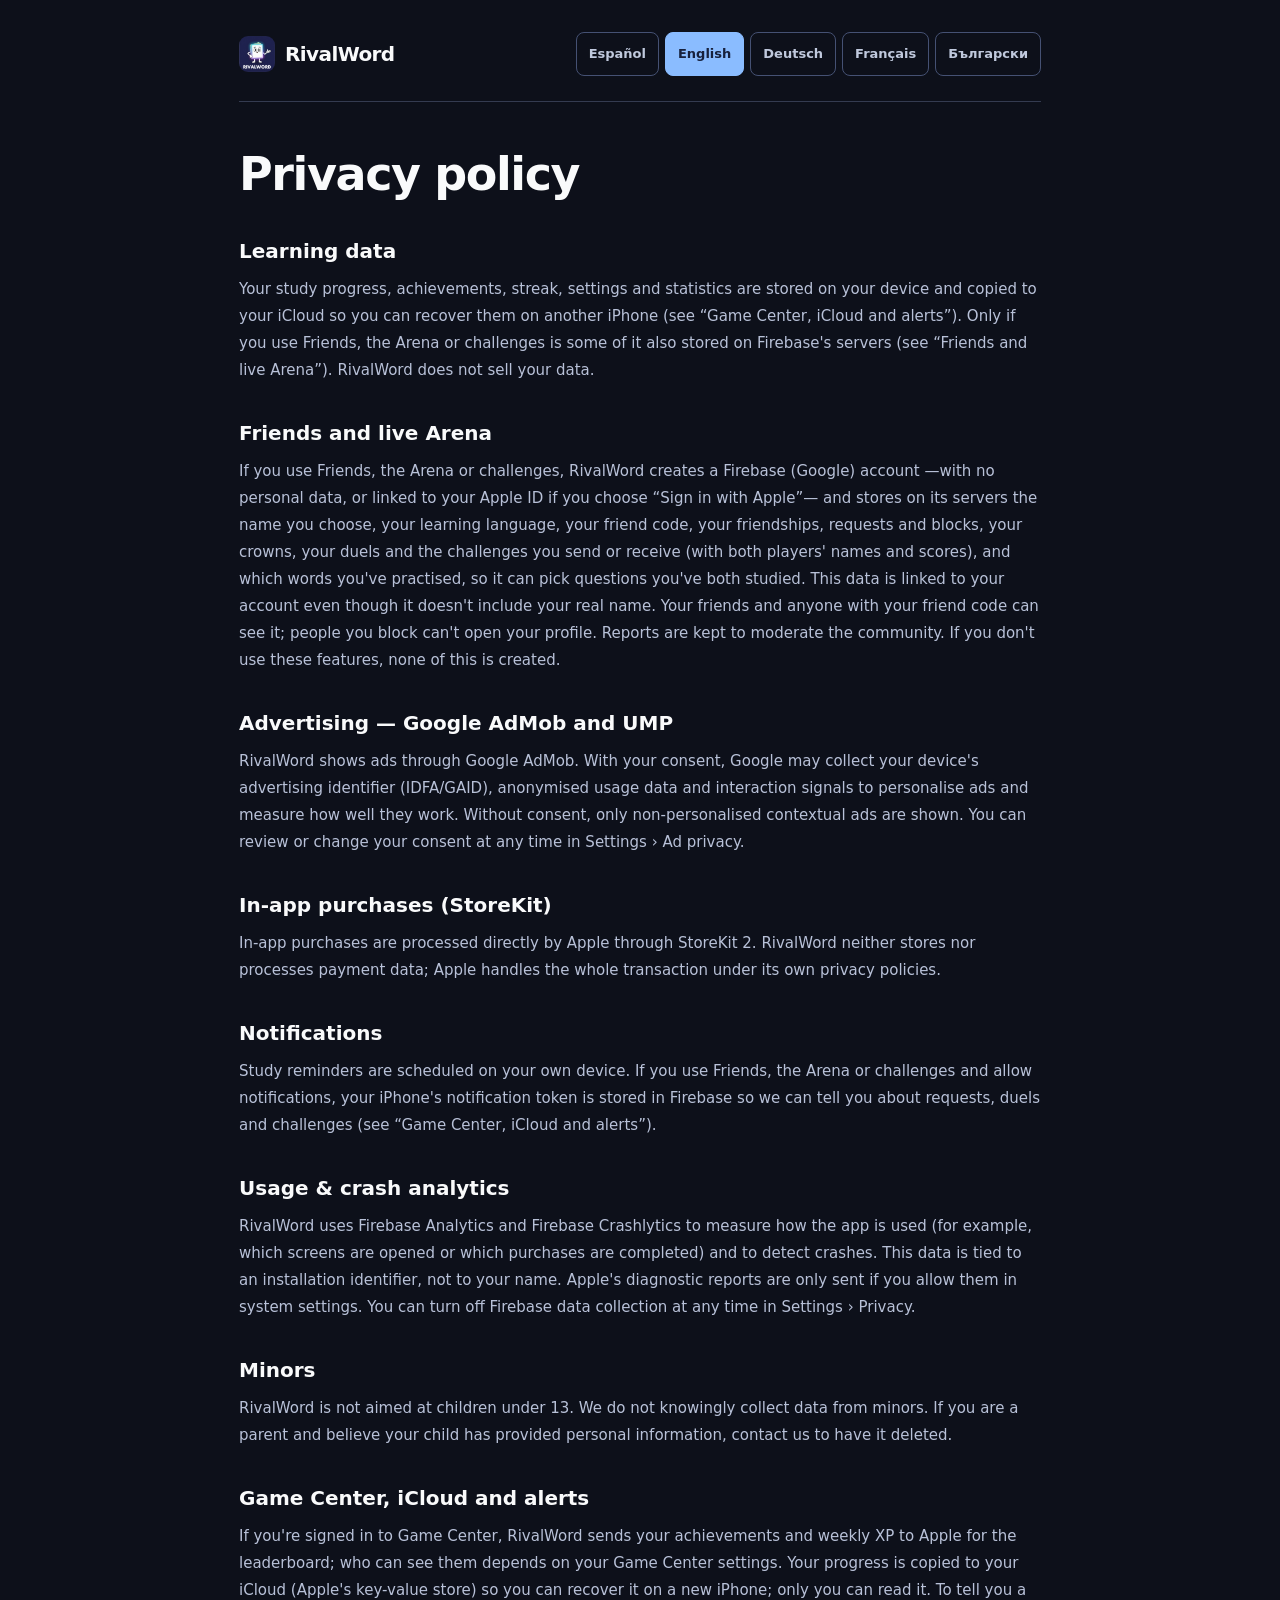
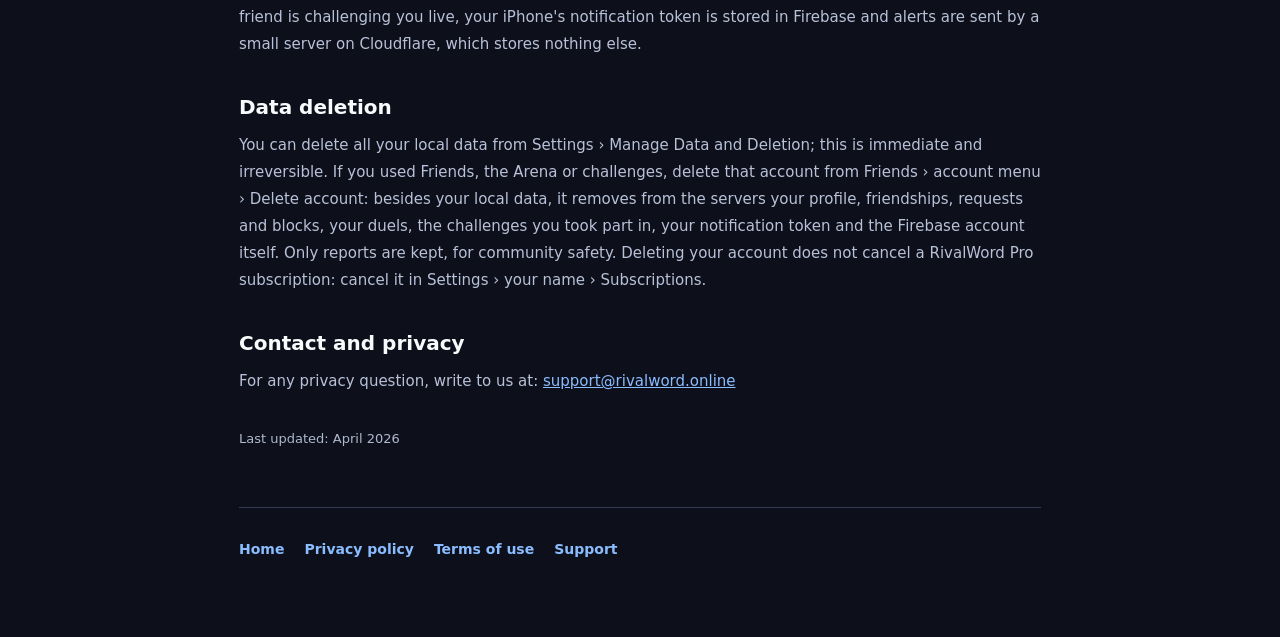
==== commit df4d67e8: "Política de privacidad: copia en iCloud, Firebase para Amigos/Arena/retos, borrado completo Co-Autho" ====
--- a/privacy/index.html
+++ b/privacy/index.html
@@ -4,7 +4,7 @@
   <meta charset="utf-8" />
   <meta name="viewport" content="width=device-width, initial-scale=1" />
   <title>Política de privacidad — RivalWord</title>
-  <meta name="description" content="Tu progreso de estudio, logros, racha, configuración y estadísticas se guardan exclusivamente en tu dispositivo mediante UserDefaults. RivalWord no tiene servidores propios ni sube estos datos a ningún servicio externo." />
+  <meta name="description" content="Tu progreso de estudio, logros, racha, configuración y estadísticas se guardan en tu dispositivo y se copian en tu iCloud para que puedas recuperarlos en otro iPhone (ver «Game Center, iCloud y avisos»). Solo si usas Amigos, la Arena o los retos, una parte se guarda también en los servidores de Firebase (ver «Amigos y Arena»). RivalWord no vende tus datos." />
   <link rel="canonical" href="https://rivalword.online/privacy/" />
   <link rel="icon" href="/assets/app-icon.png?v=20260927" />
   <link rel="apple-touch-icon" href="/assets/apple-touch-icon.png?v=20260927" />
@@ -48,24 +48,24 @@
     </header>
     <main>
       <h1><span data-i="es">Política de privacidad</span><span data-i="en" hidden>Privacy policy</span><span data-i="de" hidden>Datenschutzrichtlinie</span><span data-i="fr" hidden>Politique de confidentialité</span><span data-i="bg" hidden>Политика за поверителност</span></h1>
-      <h2><span data-i="es">Datos de aprendizaje (locales)</span><span data-i="en" hidden>Learning data (local)</span><span data-i="de" hidden>Lerndaten (lokal)</span><span data-i="fr" hidden>Données d&#x27;apprentissage (locales)</span><span data-i="bg" hidden>Данни за обучението (локални)</span></h2>
-      <p data-i="es">Tu progreso de estudio, logros, racha, configuración y estadísticas se guardan exclusivamente en tu dispositivo mediante UserDefaults. RivalWord no tiene servidores propios ni sube estos datos a ningún servicio externo.</p><p data-i="en" hidden>Your study progress, achievements, streak, settings and statistics are stored only on your device via UserDefaults. RivalWord has no servers of its own and does not upload this data to any external service.</p><p data-i="de" hidden>Dein Lernfortschritt, deine Erfolge, deine Serie, deine Einstellungen und deine Statistiken werden ausschließlich über UserDefaults auf deinem Gerät gespeichert. RivalWord hat keine eigenen Server und lädt diese Daten zu keinem externen Dienst hoch.</p><p data-i="fr" hidden>Votre progression, vos succès, votre série, vos réglages et vos statistiques sont enregistrés uniquement sur votre appareil via UserDefaults. RivalWord n&#x27;a pas de serveurs et n&#x27;envoie ces données à aucun service externe.</p><p data-i="bg" hidden>Напредъкът, постиженията, серията, настройките и статистиките се пазят само на устройството ти чрез UserDefaults. RivalWord няма собствени сървъри и не качва тези данни към външни услуги.</p>
+      <h2><span data-i="es">Datos de aprendizaje</span><span data-i="en" hidden>Learning data</span><span data-i="de" hidden>Lerndaten</span><span data-i="fr" hidden>Données d&#x27;apprentissage</span><span data-i="bg" hidden>Данни за обучението</span></h2>
+      <p data-i="es">Tu progreso de estudio, logros, racha, configuración y estadísticas se guardan en tu dispositivo y se copian en tu iCloud para que puedas recuperarlos en otro iPhone (ver «Game Center, iCloud y avisos»). Solo si usas Amigos, la Arena o los retos, una parte se guarda también en los servidores de Firebase (ver «Amigos y Arena»). RivalWord no vende tus datos.</p><p data-i="en" hidden>Your study progress, achievements, streak, settings and statistics are stored on your device and copied to your iCloud so you can recover them on another iPhone (see “Game Center, iCloud and alerts”). Only if you use Friends, the Arena or challenges is some of it also stored on Firebase&#x27;s servers (see “Friends and live Arena”). RivalWord does not sell your data.</p><p data-i="de" hidden>Dein Lernfortschritt, deine Erfolge, deine Serie, deine Einstellungen und Statistiken werden auf deinem Gerät gespeichert und in deine iCloud kopiert, damit du sie auf einem anderen iPhone wiederherstellen kannst (siehe „Game Center, iCloud und Mitteilungen“). Nur wenn du Freunde, die Arena oder Herausforderungen nutzt, wird ein Teil auch auf den Servern von Firebase gespeichert (siehe „Freunde und Live-Arena“). RivalWord verkauft deine Daten nicht.</p><p data-i="fr" hidden>Votre progression, vos succès, votre série, vos réglages et vos statistiques sont enregistrés sur votre appareil et copiés dans votre iCloud pour que vous puissiez les récupérer sur un autre iPhone (voir « Game Center, iCloud et alertes »). Seulement si vous utilisez Amis, l&#x27;Arène ou les défis, une partie est aussi enregistrée sur les serveurs de Firebase (voir « Amis et Arène en direct »). RivalWord ne vend pas vos données.</p><p data-i="bg" hidden>Напредъкът, постиженията, серията, настройките и статистиките се пазят на устройството ти и се копират в твоя iCloud, за да ги възстановиш на друг iPhone (виж „Game Center, iCloud и известия“). Само ако използваш Приятели, Арената или предизвикателствата, част от тях се пази и на сървърите на Firebase (виж „Приятели и Арена на живо“). RivalWord не продава данните ти.</p>
       <h2><span data-i="es">Amigos y Arena en directo</span><span data-i="en" hidden>Friends and live Arena</span><span data-i="de" hidden>Freunde und Live-Arena</span><span data-i="fr" hidden>Amis et Arène en direct</span><span data-i="bg" hidden>Приятели и Арена на живо</span></h2>
-      <p data-i="es">Si usas Amigos o la Arena en directo, RivalWord crea una cuenta anónima de Firebase (Google) y guarda en sus servidores el nombre que elijas, tu idioma de aprendizaje, tu código de amigo, tus coronas de la Arena y qué palabras has practicado — esto último para poder proponer preguntas que los dos amigos hayan estudiado de verdad. Esta información la pueden ver tus amigos y cualquier persona que tenga tu código de amigo; quien hayas bloqueado no puede abrir tu perfil. Nunca incluye tu nombre real, tu Apple ID ni datos de contacto, salvo que tú mismo los escribas como nombre. Si no usas Amigos ni la Arena en directo, nada de esto se crea.</p><p data-i="en" hidden>If you use Friends or the live Arena, RivalWord creates an anonymous Firebase (Google) account and stores on its servers the name you choose, your learning language, your friend code, your Arena crowns, and which words you&#x27;ve practiced — the last one so it can pick questions both friends have actually studied. Your friends and anyone who has your friend code can see this information; people you block can&#x27;t open your profile. It never includes your real name, Apple ID, or contact details unless you type them in yourself as your display name. If you don&#x27;t use Friends or the live Arena, none of this is created.</p><p data-i="de" hidden>Wenn du Freunde oder die Live-Arena nutzt, legt RivalWord ein anonymes Firebase-Konto (Google) an und speichert auf dessen Servern den von dir gewählten Namen, deine Lernsprache, deinen Freundescode, deine Arena-Kronen und welche Wörter du geübt hast — Letzteres, damit Fragen gestellt werden können, die beide Freunde tatsächlich gelernt haben. Diese Informationen können deine Freunde und alle sehen, die deinen Freundescode haben; blockierte Personen können dein Profil nicht öffnen. Sie enthalten nie deinen echten Namen, deine Apple-ID oder Kontaktdaten, es sei denn, du gibst sie selbst als Anzeigenamen ein. Wenn du Freunde oder die Live-Arena nicht nutzt, wird nichts davon angelegt.</p><p data-i="fr" hidden>Si vous utilisez Amis ou l&#x27;Arène en direct, RivalWord crée un compte Firebase anonyme (Google) et stocke sur ses serveurs le nom que vous choisissez, votre langue d&#x27;apprentissage, votre code ami, vos couronnes d&#x27;Arène et les mots que vous avez pratiqués — ce dernier point pour pouvoir proposer des questions que les deux amis ont réellement étudiées. Ces informations sont visibles par vos amis et par toute personne ayant votre code ami ; les personnes que vous bloquez ne peuvent pas ouvrir votre profil. Elles n&#x27;incluent jamais votre vrai nom, votre identifiant Apple ni vos coordonnées, sauf si vous les saisissez vous-même comme nom affiché. Si vous n&#x27;utilisez ni Amis ni l&#x27;Arène en direct, rien de tout cela n&#x27;est créé.</p><p data-i="bg" hidden>Ако използваш Приятели или Арената на живо, RivalWord създава анонимен акаунт във Firebase (Google) и пази на неговите сървъри избраното от теб име, езика, който учиш, кода ти за приятели, короните от Арената и кои думи си практикувал/а — последното, за да могат да се задават въпроси, които и двамата приятели наистина са учили. Тази информация могат да я видят приятелите ти и всеки, който има кода ти за приятели; блокираните от теб не могат да отворят профила ти. Никога не включва истинското ти име, Apple ID или данни за контакт, освен ако сам/а не ги въведеш като показвано име. Ако не използваш Приятели или Арената на живо, нищо от това не се създава.</p>
+      <p data-i="es">Si usas Amigos, la Arena o los retos, RivalWord crea una cuenta de Firebase (Google) —sin datos personales o vinculada a tu Apple ID si eliges «Iniciar sesión con Apple»— y guarda en sus servidores el nombre que elijas, tu idioma de aprendizaje, tu código de amigo, tus amistades, solicitudes y bloqueos, tus coronas, tus duelos y los retos que envíes o recibas (con el nombre y la puntuación de los dos), y qué palabras has practicado, para proponer preguntas que ambos hayáis estudiado. Estos datos van unidos a tu cuenta aunque no incluyan tu nombre real. Los ven tus amigos y quien tenga tu código de amigo; quien hayas bloqueado no puede abrir tu perfil. Las denuncias que se hagan se guardan para moderar la comunidad. Si no usas estas funciones, nada de esto se crea.</p><p data-i="en" hidden>If you use Friends, the Arena or challenges, RivalWord creates a Firebase (Google) account —with no personal data, or linked to your Apple ID if you choose “Sign in with Apple”— and stores on its servers the name you choose, your learning language, your friend code, your friendships, requests and blocks, your crowns, your duels and the challenges you send or receive (with both players&#x27; names and scores), and which words you&#x27;ve practised, so it can pick questions you&#x27;ve both studied. This data is linked to your account even though it doesn&#x27;t include your real name. Your friends and anyone with your friend code can see it; people you block can&#x27;t open your profile. Reports are kept to moderate the community. If you don&#x27;t use these features, none of this is created.</p><p data-i="de" hidden>Wenn du Freunde, die Arena oder Herausforderungen nutzt, legt RivalWord ein Firebase-Konto (Google) an —ohne persönliche Daten oder mit deiner Apple-ID verknüpft, wenn du „Mit Apple anmelden“ wählst— und speichert auf dessen Servern den gewählten Namen, deine Lernsprache, deinen Freundescode, Freundschaften, Anfragen und Blockierungen, deine Kronen, Duelle und die Herausforderungen, die du sendest oder erhältst (mit Namen und Punkten beider), sowie welche Wörter du geübt hast, damit Fragen gewählt werden, die ihr beide gelernt habt. Diese Daten sind mit deinem Konto verknüpft, auch wenn sie deinen echten Namen nicht enthalten. Deine Freunde und alle mit deinem Freundescode sehen sie; blockierte Personen können dein Profil nicht öffnen. Meldungen werden zur Moderation aufbewahrt. Wenn du diese Funktionen nicht nutzt, wird nichts davon angelegt.</p><p data-i="fr" hidden>Si vous utilisez Amis, l&#x27;Arène ou les défis, RivalWord crée un compte Firebase (Google) —sans données personnelles, ou lié à votre identifiant Apple si vous choisissez « Se connecter avec Apple »— et stocke sur ses serveurs le nom choisi, votre langue d&#x27;apprentissage, votre code ami, vos amitiés, demandes et blocages, vos couronnes, vos duels et les défis envoyés ou reçus (avec le nom et le score des deux), ainsi que les mots pratiqués, pour proposer des questions que vous avez tous deux étudiées. Ces données sont liées à votre compte même si elles n&#x27;incluent pas votre vrai nom. Vos amis et toute personne ayant votre code ami peuvent les voir ; les personnes bloquées ne peuvent pas ouvrir votre profil. Les signalements sont conservés pour modérer la communauté. Si vous n&#x27;utilisez pas ces fonctions, rien de tout cela n&#x27;est créé.</p><p data-i="bg" hidden>Ако използваш Приятели, Арената или предизвикателствата, RivalWord създава акаунт във Firebase (Google) —без лични данни или свързан с твоя Apple ID, ако избереш „Вход с Apple“— и пази на сървърите му избраното име, езика, който учиш, кода ти за приятели, приятелствата, заявките и блокиранията, короните, дуелите и предизвикателствата, които изпращаш или получаваш (с името и точките на двамата), както и кои думи си упражнявал/а, за да се избират въпроси, които и двамата сте учили. Тези данни са свързани с акаунта ти, макар да не съдържат истинското ти име. Виждат ги приятелите ти и всеки с кода ти; блокираните не могат да отворят профила ти. Сигналите се пазят за модериране на общността. Ако не използваш тези функции, нищо от това не се създава.</p>
       <h2><span data-i="es">Publicidad — Google AdMob y UMP</span><span data-i="en" hidden>Advertising — Google AdMob and UMP</span><span data-i="de" hidden>Werbung — Google AdMob und UMP</span><span data-i="fr" hidden>Publicité — Google AdMob et UMP</span><span data-i="bg" hidden>Реклама — Google AdMob и UMP</span></h2>
       <p data-i="es">RivalWord muestra anuncios a través de Google AdMob. Con tu consentimiento, Google puede recopilar el identificador publicitario de tu dispositivo (IDFA/GAID), datos de uso anonimizados y señales de interacción para personalizar y medir la efectividad de los anuncios. Si no otorgas consentimiento, solo se muestran anuncios contextuales no personalizados. Puedes revisar o cambiar tu consentimiento en Ajustes › Privacidad de anuncios en cualquier momento.</p><p data-i="en" hidden>RivalWord shows ads through Google AdMob. With your consent, Google may collect your device&#x27;s advertising identifier (IDFA/GAID), anonymised usage data and interaction signals to personalise ads and measure how well they work. Without consent, only non-personalised contextual ads are shown. You can review or change your consent at any time in Settings › Ad privacy.</p><p data-i="de" hidden>RivalWord zeigt Werbung über Google AdMob. Mit deiner Einwilligung kann Google die Werbekennung deines Geräts (IDFA/GAID), anonymisierte Nutzungsdaten und Interaktionssignale erfassen, um Werbung zu personalisieren und ihre Wirkung zu messen. Ohne Einwilligung erscheinen nur nicht personalisierte, kontextbezogene Anzeigen. Du kannst deine Einwilligung jederzeit unter Einstellungen › Werbe-Privatsphäre prüfen oder ändern.</p><p data-i="fr" hidden>RivalWord affiche des publicités via Google AdMob. Avec votre consentement, Google peut collecter l&#x27;identifiant publicitaire de votre appareil (IDFA/GAID), des données d&#x27;usage anonymisées et des signaux d&#x27;interaction pour personnaliser les annonces et en mesurer l&#x27;efficacité. Sans consentement, seules des publicités contextuelles non personnalisées sont affichées. Vous pouvez revoir ou modifier votre consentement à tout moment dans Réglages › Confidentialité des publicités.</p><p data-i="bg" hidden>RivalWord показва реклами през Google AdMob. С твоето съгласие Google може да събира рекламния идентификатор на устройството (IDFA/GAID), анонимизирани данни за употреба и сигнали за взаимодействие, за да персонализира рекламите и да измерва ефективността им. Без съгласие се показват само неперсонализирани контекстни реклами. Можеш да прегледаш или промениш съгласието си по всяко време в Настройки › Поверителност на рекламите.</p>
       <h2><span data-i="es">Compras integradas (StoreKit)</span><span data-i="en" hidden>In-app purchases (StoreKit)</span><span data-i="de" hidden>In-App-Käufe (StoreKit)</span><span data-i="fr" hidden>Achats intégrés (StoreKit)</span><span data-i="bg" hidden>Покупки в приложението (StoreKit)</span></h2>
       <p data-i="es">Las compras dentro de la app se procesan directamente por Apple a través de StoreKit 2. RivalWord no almacena ni procesa datos de pago; Apple gestiona toda la transacción según sus propias políticas de privacidad.</p><p data-i="en" hidden>In-app purchases are processed directly by Apple through StoreKit 2. RivalWord neither stores nor processes payment data; Apple handles the whole transaction under its own privacy policies.</p><p data-i="de" hidden>In-App-Käufe werden direkt von Apple über StoreKit 2 abgewickelt. RivalWord speichert und verarbeitet keine Zahlungsdaten; Apple wickelt die gesamte Transaktion nach seinen eigenen Datenschutzrichtlinien ab.</p><p data-i="fr" hidden>Les achats intégrés sont traités directement par Apple via StoreKit 2. RivalWord ne stocke ni ne traite de données de paiement ; Apple gère toute la transaction selon ses propres règles de confidentialité.</p><p data-i="bg" hidden>Покупките в приложението се обработват директно от Apple през StoreKit 2. RivalWord не съхранява и не обработва платежни данни; Apple управлява цялата транзакция според собствените си правила за поверителност.</p>
       <h2><span data-i="es">Notificaciones</span><span data-i="en" hidden>Notifications</span><span data-i="de" hidden>Benachrichtigungen</span><span data-i="fr" hidden>Notifications</span><span data-i="bg" hidden>Известия</span></h2>
-      <p data-i="es">Si autorizas notificaciones, la app programa recordatorios de estudio localmente en tu dispositivo. No enviamos datos de notificación a servidores externos.</p><p data-i="en" hidden>If you allow notifications, the app schedules study reminders locally on your device. We send no notification data to external servers.</p><p data-i="de" hidden>Wenn du Benachrichtigungen erlaubst, plant die App Lernerinnerungen lokal auf deinem Gerät. Wir senden keine Benachrichtigungsdaten an externe Server.</p><p data-i="fr" hidden>Si vous autorisez les notifications, l&#x27;app programme les rappels d&#x27;étude localement sur votre appareil. Aucune donnée de notification n&#x27;est envoyée à des serveurs externes.</p><p data-i="bg" hidden>Ако разрешиш известия, приложението планира напомнянията локално на устройството ти. Не изпращаме данни за известия към външни сървъри.</p>
+      <p data-i="es">Los recordatorios de estudio se programan en tu propio dispositivo. Si usas Amigos, la Arena o los retos y autorizas notificaciones, el identificador de notificaciones de tu iPhone se guarda en Firebase para poder avisarte de solicitudes, duelos y retos (ver «Game Center, iCloud y avisos»).</p><p data-i="en" hidden>Study reminders are scheduled on your own device. If you use Friends, the Arena or challenges and allow notifications, your iPhone&#x27;s notification token is stored in Firebase so we can tell you about requests, duels and challenges (see “Game Center, iCloud and alerts”).</p><p data-i="de" hidden>Lernerinnerungen werden auf deinem eigenen Gerät geplant. Wenn du Freunde, die Arena oder Herausforderungen nutzt und Mitteilungen erlaubst, wird das Mitteilungs-Token deines iPhones in Firebase gespeichert, damit wir dich über Anfragen, Duelle und Herausforderungen informieren können (siehe „Game Center, iCloud und Mitteilungen“).</p><p data-i="fr" hidden>Les rappels d&#x27;étude sont programmés sur votre propre appareil. Si vous utilisez Amis, l&#x27;Arène ou les défis et autorisez les notifications, le jeton de notification de votre iPhone est enregistré dans Firebase pour vous prévenir des demandes, duels et défis (voir « Game Center, iCloud et alertes »).</p><p data-i="bg" hidden>Напомнянията за учене се планират на твоето устройство. Ако използваш Приятели, Арената или предизвикателствата и разрешиш известия, идентификаторът за известия на iPhone-а ти се пази във Firebase, за да те уведомяваме за заявки, дуели и предизвикателства (виж „Game Center, iCloud и известия“).</p>
       <h2><span data-i="es">Análisis de uso y fallos</span><span data-i="en" hidden>Usage &amp; crash analytics</span><span data-i="de" hidden>Nutzungs- und Absturzanalyse</span><span data-i="fr" hidden>Analyse d&#x27;utilisation et de plantages</span><span data-i="bg" hidden>Анализ на употреба и сривове</span></h2>
-      <p data-i="es">RivalWord usa Firebase Analytics y Firebase Crashlytics para medir el uso anónimo de la app y detectar fallos. Los informes de diagnóstico de Apple (enviados solo si los autorizas en la configuración del sistema) pueden incluir además información de fallos anónima. Puedes desactivar la recogida de Firebase en cualquier momento en Ajustes › Privacidad.</p><p data-i="en" hidden>RivalWord uses Firebase Analytics and Firebase Crashlytics to measure anonymous app usage and detect crashes. Apple&#x27;s own diagnostic reports (sent only if you allow them in system settings) may also include anonymous crash information. You can turn off Firebase data collection at any time in Settings › Privacy.</p><p data-i="de" hidden>RivalWord verwendet Firebase Analytics und Firebase Crashlytics, um die anonyme App-Nutzung zu messen und Abstürze zu erkennen. Apples eigene Diagnoseberichte (nur gesendet, wenn du sie in den Systemeinstellungen erlaubst) können außerdem anonyme Absturzinformationen enthalten. Du kannst die Firebase-Datenerhebung jederzeit unter Einstellungen › Datenschutz ausschalten.</p><p data-i="fr" hidden>RivalWord utilise Firebase Analytics et Firebase Crashlytics pour mesurer l&#x27;utilisation anonyme de l&#x27;app et détecter les plantages. Les rapports de diagnostic d&#x27;Apple (envoyés seulement si vous les autorisez dans les réglages système) peuvent aussi contenir des informations de plantage anonymes. Vous pouvez désactiver la collecte Firebase à tout moment dans Réglages › Confidentialité.</p><p data-i="bg" hidden>RivalWord използва Firebase Analytics и Firebase Crashlytics, за да измерва анонимната употреба на приложението и да засича сривове. Собствените диагностични отчети на Apple (изпращат се само ако ги разрешиш в системните настройки) също може да съдържат анонимна информация за сривове. Можеш да изключиш събирането на данни от Firebase по всяко време в Настройки › Поверителност.</p>
+      <p data-i="es">RivalWord usa Firebase Analytics y Firebase Crashlytics para medir cómo se usa la app (por ejemplo, qué pantallas se abren o qué compras se completan) y detectar fallos. Estos datos van asociados a un identificador de la instalación, no a tu nombre. Los informes de diagnóstico de Apple solo se envían si los autorizas en los ajustes del sistema. Puedes desactivar la recogida de Firebase en cualquier momento en Ajustes › Privacidad.</p><p data-i="en" hidden>RivalWord uses Firebase Analytics and Firebase Crashlytics to measure how the app is used (for example, which screens are opened or which purchases are completed) and to detect crashes. This data is tied to an installation identifier, not to your name. Apple&#x27;s diagnostic reports are only sent if you allow them in system settings. You can turn off Firebase data collection at any time in Settings › Privacy.</p><p data-i="de" hidden>RivalWord verwendet Firebase Analytics und Firebase Crashlytics, um zu messen, wie die App genutzt wird (z. B. welche Bildschirme geöffnet oder welche Käufe abgeschlossen werden), und um Abstürze zu erkennen. Diese Daten sind mit einer Installationskennung verknüpft, nicht mit deinem Namen. Apples Diagnoseberichte werden nur gesendet, wenn du sie in den Systemeinstellungen erlaubst. Du kannst die Datenerfassung von Firebase jederzeit unter Einstellungen › Datenschutz deaktivieren.</p><p data-i="fr" hidden>RivalWord utilise Firebase Analytics et Firebase Crashlytics pour mesurer l&#x27;utilisation de l&#x27;app (par exemple, les écrans ouverts ou les achats effectués) et détecter les plantages. Ces données sont liées à un identifiant d&#x27;installation, pas à votre nom. Les rapports de diagnostic d&#x27;Apple ne sont envoyés que si vous les autorisez dans les réglages système. Vous pouvez désactiver la collecte de Firebase à tout moment dans Réglages › Confidentialité.</p><p data-i="bg" hidden>RivalWord използва Firebase Analytics и Firebase Crashlytics, за да измерва как се използва приложението (например кои екрани се отварят или кои покупки се завършват) и да засича сривове. Тези данни са свързани с идентификатор на инсталацията, не с името ти. Диагностичните отчети на Apple се изпращат само ако ги разрешиш в системните настройки. Можеш да изключиш събирането от Firebase по всяко време в Настройки › Поверителност.</p>
       <h2><span data-i="es">Menores</span><span data-i="en" hidden>Minors</span><span data-i="de" hidden>Minderjährige</span><span data-i="fr" hidden>Mineurs</span><span data-i="bg" hidden>Непълнолетни</span></h2>
       <p data-i="es">RivalWord no está dirigida a menores de 13 años. No recopilamos conscientemente datos de menores. Si eres padre/madre y crees que tu hijo ha proporcionado información personal, contáctanos para eliminarla.</p><p data-i="en" hidden>RivalWord is not aimed at children under 13. We do not knowingly collect data from minors. If you are a parent and believe your child has provided personal information, contact us to have it deleted.</p><p data-i="de" hidden>RivalWord richtet sich nicht an Kinder unter 13 Jahren. Wir erheben wissentlich keine Daten von Minderjährigen. Wenn du Elternteil bist und glaubst, dein Kind habe personenbezogene Daten angegeben, melde dich bei uns, damit wir sie löschen.</p><p data-i="fr" hidden>RivalWord ne s&#x27;adresse pas aux moins de 13 ans. Nous ne collectons pas sciemment de données de mineurs. Si vous êtes parent et pensez que votre enfant a fourni des informations personnelles, contactez-nous pour les supprimer.</p><p data-i="bg" hidden>RivalWord не е насочено към деца под 13 години. Не събираме съзнателно данни от непълнолетни. Ако сте родител и смятате, че детето ви е предоставило лични данни, свържете се с нас, за да ги изтрием.</p>
       <h2><span data-i="es">Game Center, iCloud y avisos</span><span data-i="en" hidden>Game Center, iCloud and alerts</span><span data-i="de" hidden>Game Center, iCloud und Mitteilungen</span><span data-i="fr" hidden>Game Center, iCloud et alertes</span><span data-i="bg" hidden>Game Center, iCloud и известия</span></h2>
       <p data-i="es">Si tienes sesión en Game Center, RivalWord envía a Apple tus logros y tu XP semanal para la clasificación; los ve quien Game Center permita según tus ajustes. Tu progreso se copia en tu iCloud (almacén clave-valor de Apple) para recuperarlo si cambias de iPhone; solo tú puedes leerlo. Para avisarte de que un amigo te reta en directo, el identificador de notificaciones de tu iPhone se guarda en Firebase y los avisos los envía un pequeño servidor en Cloudflare, que no guarda nada más.</p><p data-i="en" hidden>If you&#x27;re signed in to Game Center, RivalWord sends your achievements and weekly XP to Apple for the leaderboard; who can see them depends on your Game Center settings. Your progress is copied to your iCloud (Apple&#x27;s key-value store) so you can recover it on a new iPhone; only you can read it. To tell you a friend is challenging you live, your iPhone&#x27;s notification token is stored in Firebase and alerts are sent by a small server on Cloudflare, which stores nothing else.</p><p data-i="de" hidden>Wenn du bei Game Center angemeldet bist, sendet RivalWord deine Erfolge und deine Wochen-XP für die Bestenliste an Apple; wer sie sieht, hängt von deinen Game-Center-Einstellungen ab. Dein Fortschritt wird in deine iCloud (Schlüssel-Wert-Speicher von Apple) kopiert, damit du ihn auf einem neuen iPhone wiederherstellen kannst; nur du kannst ihn lesen. Damit du erfährst, dass dich ein Freund live herausfordert, wird das Mitteilungs-Token deines iPhones in Firebase gespeichert und die Mitteilungen verschickt ein kleiner Server bei Cloudflare, der sonst nichts speichert.</p><p data-i="fr" hidden>Si vous êtes connecté à Game Center, RivalWord envoie à Apple vos succès et votre XP hebdomadaire pour le classement ; qui peut les voir dépend de vos réglages Game Center. Votre progression est copiée dans votre iCloud (stockage clé-valeur d&#x27;Apple) pour la récupérer sur un nouvel iPhone ; vous seul pouvez la lire. Pour vous prévenir qu&#x27;un ami vous défie en direct, le jeton de notification de votre iPhone est enregistré dans Firebase et les alertes sont envoyées par un petit serveur chez Cloudflare, qui ne conserve rien d&#x27;autre.</p><p data-i="bg" hidden>Ако си влязъл/а в Game Center, RivalWord изпраща на Apple постиженията и седмичния ти XP за класацията; кой ги вижда зависи от настройките ти в Game Center. Напредъкът ти се копира в твоя iCloud (хранилището ключ-стойност на Apple), за да го възстановиш на нов iPhone; само ти можеш да го четеш. За да те известим, че приятел те предизвиква на живо, токенът за известия на iPhone-а ти се пази във Firebase, а известията ги изпраща малък сървър в Cloudflare, който не пази нищо друго.</p>
       <h2><span data-i="es">Borrado de datos</span><span data-i="en" hidden>Data deletion</span><span data-i="de" hidden>Datenlöschung</span><span data-i="fr" hidden>Suppression des données</span><span data-i="bg" hidden>Изтриване на данни</span></h2>
-      <p data-i="es">Puedes eliminar todos tus datos locales desde Ajustes › Gestionar Datos y Borrado; es inmediato e irreversible. Si además usaste Amigos o la Arena en directo, borra esa cuenta desde Amigos › menú de la cuenta › Borrar cuenta: además de lo local, elimina tu perfil, tus amistades y la cuenta anónima de Firebase de los servidores de Google. Borrar la cuenta no cancela una suscripción a RivalWord Pro: se cancela en Ajustes › tu nombre › Suscripciones.</p><p data-i="en" hidden>You can delete all your local data from Settings › Manage Data and Deletion; this is immediate and irreversible. If you also used Friends or the live Arena, delete that account from Friends › account menu › Delete account: besides your local data, this removes your profile, your friendships, and the anonymous Firebase account from Google&#x27;s servers. Deleting your account does not cancel a RivalWord Pro subscription: cancel it in Settings › your name › Subscriptions.</p><p data-i="de" hidden>Du kannst alle lokalen Daten unter Einstellungen › Daten verwalten und löschen entfernen; das geschieht sofort und ist unwiderruflich. Wenn du zusätzlich Freunde oder die Live-Arena genutzt hast, lösche dieses Konto unter Freunde › Kontomenü › Konto löschen: Das entfernt neben den lokalen Daten auch dein Profil, deine Freundschaften und das anonyme Firebase-Konto von Googles Servern. Das Löschen des Kontos kündigt kein RivalWord-Pro-Abo: Kündige es unter Einstellungen › dein Name › Abonnements.</p><p data-i="fr" hidden>Vous pouvez supprimer toutes vos données locales depuis Réglages › Gérer les données et suppression ; c&#x27;est immédiat et irréversible. Si vous avez aussi utilisé Amis ou l&#x27;Arène en direct, supprimez ce compte depuis Amis › menu du compte › Supprimer le compte : en plus des données locales, cela supprime votre profil, vos amitiés et le compte Firebase anonyme des serveurs de Google. Supprimer le compte n&#x27;annule pas un abonnement RivalWord Pro : annulez-le dans Réglages › votre nom › Abonnements.</p><p data-i="bg" hidden>Можеш да изтриеш всички локални данни от Настройки › Управление и изтриване на данни; действието е незабавно и необратимо. Ако освен това си използвал/а Приятели или Арената на живо, изтрий този акаунт от Приятели › меню на акаунта › Изтриване на акаунт: освен локалните данни, това премахва профила ти, приятелствата ти и анонимния Firebase акаунт от сървърите на Google. Изтриването на профила не прекратява абонамента за RivalWord Pro: прекрати го от Настройки › твоето име › Абонаменти.</p>
+      <p data-i="es">Puedes eliminar todos tus datos locales desde Ajustes › Gestionar Datos y Borrado; es inmediato e irreversible. Si usaste Amigos, la Arena o los retos, borra esa cuenta desde Amigos › menú de la cuenta › Borrar cuenta: además de lo local, elimina de los servidores tu perfil, tus amistades, solicitudes y bloqueos, tus duelos, los retos en los que participaste, tu identificador de notificaciones y la propia cuenta de Firebase. Solo se conservan las denuncias, para la seguridad de la comunidad. Borrar la cuenta no cancela una suscripción a RivalWord Pro: se cancela en Ajustes › tu nombre › Suscripciones.</p><p data-i="en" hidden>You can delete all your local data from Settings › Manage Data and Deletion; this is immediate and irreversible. If you used Friends, the Arena or challenges, delete that account from Friends › account menu › Delete account: besides your local data, it removes from the servers your profile, friendships, requests and blocks, your duels, the challenges you took part in, your notification token and the Firebase account itself. Only reports are kept, for community safety. Deleting your account does not cancel a RivalWord Pro subscription: cancel it in Settings › your name › Subscriptions.</p><p data-i="de" hidden>Du kannst alle lokalen Daten unter Einstellungen › Daten verwalten und löschen entfernen; das geschieht sofort und ist unwiderruflich. Wenn du Freunde, die Arena oder Herausforderungen genutzt hast, lösche dieses Konto unter Freunde › Kontomenü › Konto löschen: Neben den lokalen Daten werden von den Servern dein Profil, Freundschaften, Anfragen und Blockierungen, deine Duelle, die Herausforderungen, an denen du teilgenommen hast, dein Mitteilungs-Token und das Firebase-Konto selbst entfernt. Nur Meldungen werden aufbewahrt, zur Sicherheit der Community. Das Löschen des Kontos kündigt kein RivalWord-Pro-Abo: Kündige es unter Einstellungen › dein Name › Abonnements.</p><p data-i="fr" hidden>Vous pouvez supprimer toutes vos données locales depuis Réglages › Gérer les données et suppression ; c&#x27;est immédiat et irréversible. Si vous avez utilisé Amis, l&#x27;Arène ou les défis, supprimez ce compte depuis Amis › menu du compte › Supprimer le compte : en plus des données locales, cela efface des serveurs votre profil, vos amitiés, demandes et blocages, vos duels, les défis auxquels vous avez participé, votre jeton de notification et le compte Firebase lui-même. Seuls les signalements sont conservés, pour la sécurité de la communauté. Supprimer le compte n&#x27;annule pas un abonnement RivalWord Pro : annulez-le dans Réglages › votre nom › Abonnements.</p><p data-i="bg" hidden>Можеш да изтриеш всички локални данни от Настройки › Управление на данни и изтриване; действието е незабавно и необратимо. Ако си използвал/а Приятели, Арената или предизвикателствата, изтрий акаунта от Приятели › меню на акаунта › Изтрий акаунта: освен локалните данни, от сървърите се изтриват профилът ти, приятелствата, заявките и блокиранията, дуелите, предизвикателствата, в които си участвал/а, идентификаторът за известия и самият акаунт във Firebase. Пазят се само сигналите, за сигурността на общността. Изтриването на акаунта не отменя абонамент за RivalWord Pro: отмени го в Настройки › твоето име › Абонаменти.</p>
       <h2><span data-i="es">Contacto y privacidad</span><span data-i="en" hidden>Contact and privacy</span><span data-i="de" hidden>Kontakt und Datenschutz</span><span data-i="fr" hidden>Contact et confidentialité</span><span data-i="bg" hidden>Контакт и поверителност</span></h2>
       <p data-i="es">Para cualquier consulta sobre privacidad escríbenos a: <a href="mailto:support@rivalword.online">support@rivalword.online</a></p><p data-i="en" hidden>For any privacy question, write to us at: <a href="mailto:support@rivalword.online">support@rivalword.online</a></p><p data-i="de" hidden>Bei Fragen zum Datenschutz schreib uns an: <a href="mailto:support@rivalword.online">support@rivalword.online</a></p><p data-i="fr" hidden>Pour toute question de confidentialité, écrivez-nous à : <a href="mailto:support@rivalword.online">support@rivalword.online</a></p><p data-i="bg" hidden>За въпроси относно поверителността ни пиши на: <a href="mailto:support@rivalword.online">support@rivalword.online</a></p>
       <p class="fecha"><span data-i="es">Última actualización: abril 2026</span><span data-i="en" hidden>Last updated: April 2026</span><span data-i="de" hidden>Zuletzt aktualisiert: April 2026</span><span data-i="fr" hidden>Dernière mise à jour : avril 2026</span><span data-i="bg" hidden>Последна актуализация: април 2026</span></p>
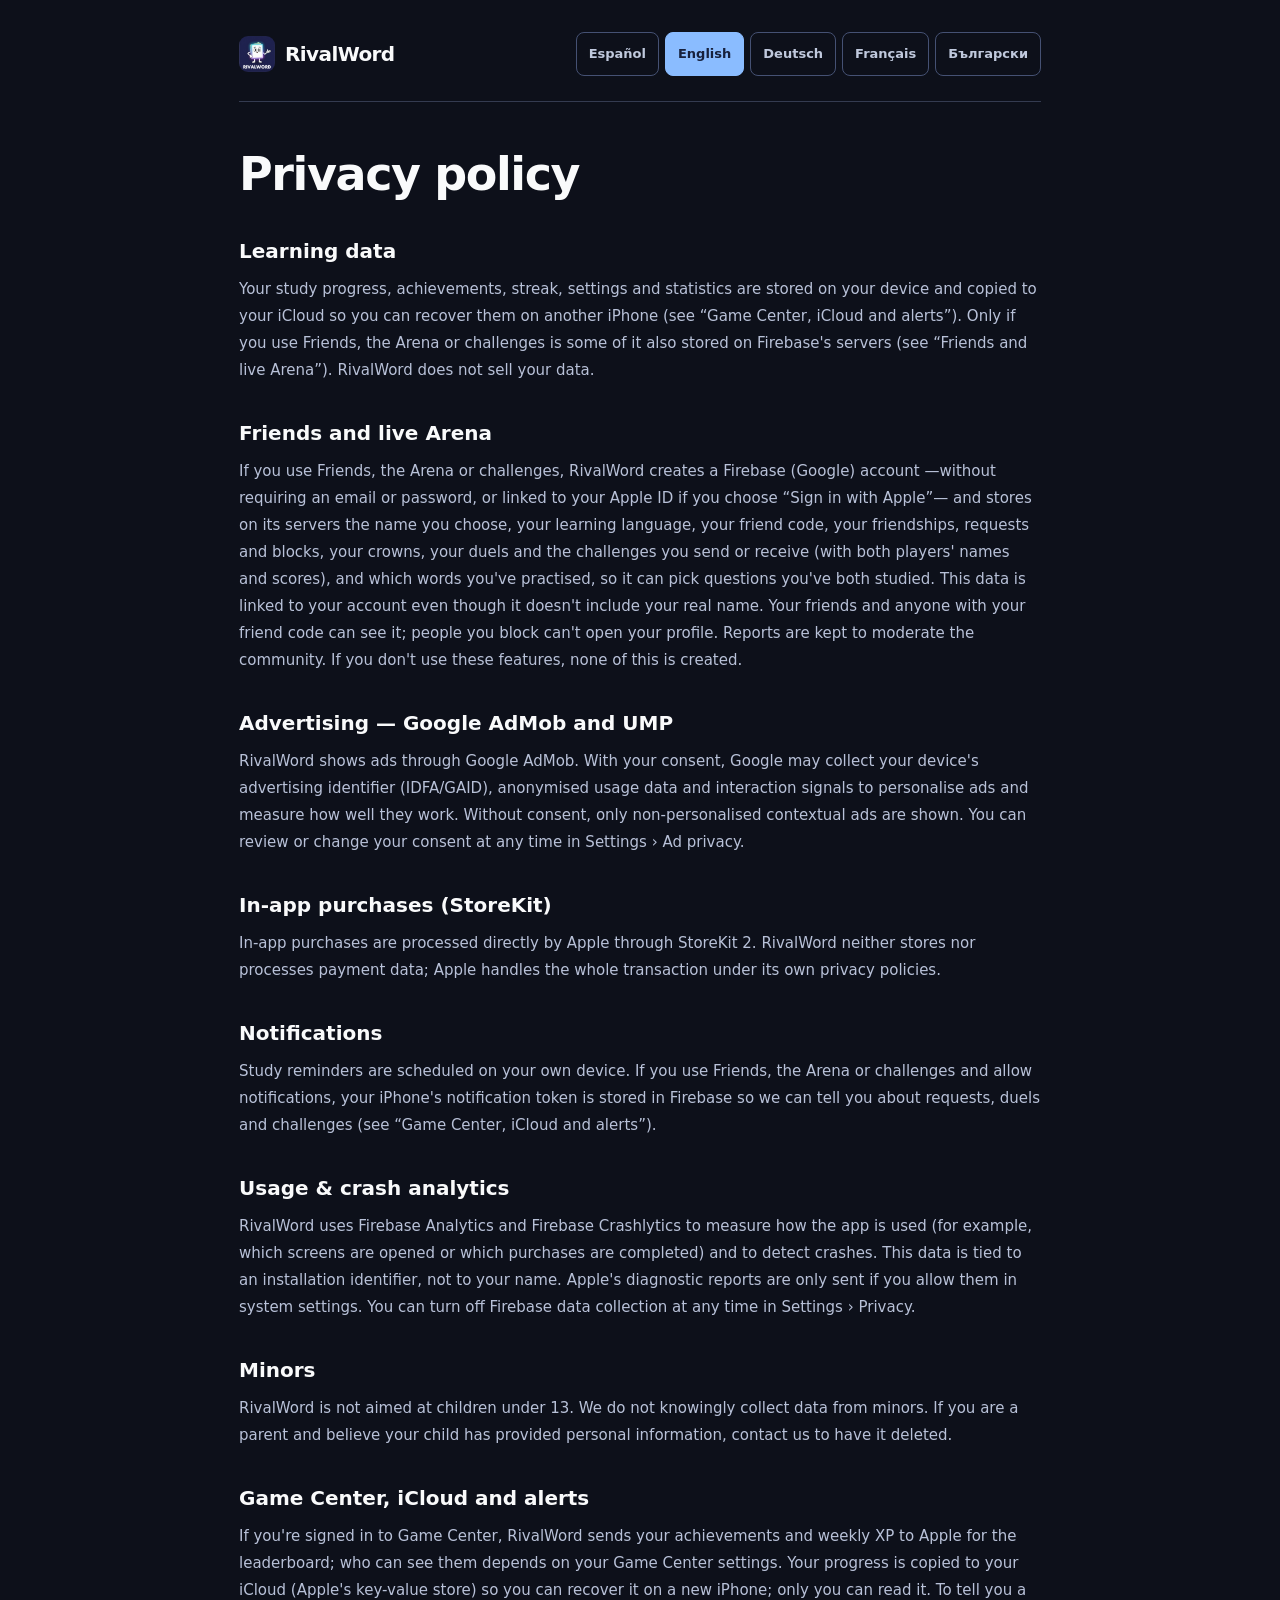
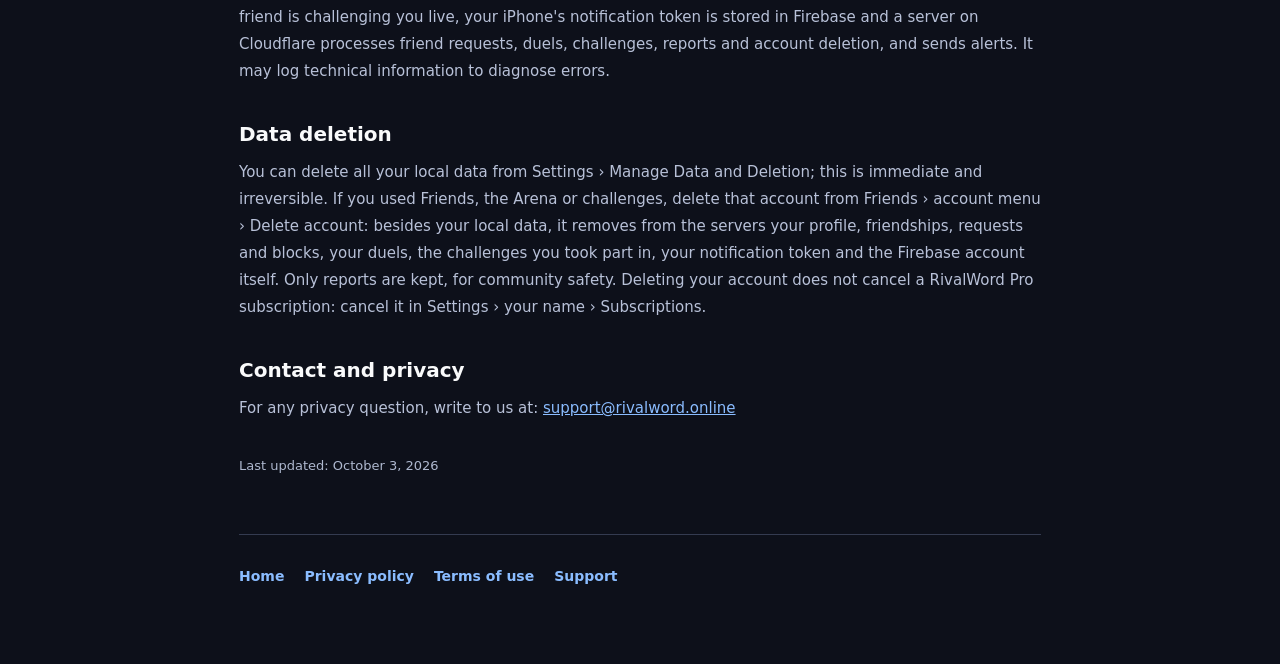
==== commit bdb79006: "fix: clarify Firebase identity and social service privacy disclosures" ====
--- a/privacy/index.html
+++ b/privacy/index.html
@@ -51,7 +51,7 @@
       <h2><span data-i="es">Datos de aprendizaje</span><span data-i="en" hidden>Learning data</span><span data-i="de" hidden>Lerndaten</span><span data-i="fr" hidden>Données d&#x27;apprentissage</span><span data-i="bg" hidden>Данни за обучението</span></h2>
       <p data-i="es">Tu progreso de estudio, logros, racha, configuración y estadísticas se guardan en tu dispositivo y se copian en tu iCloud para que puedas recuperarlos en otro iPhone (ver «Game Center, iCloud y avisos»). Solo si usas Amigos, la Arena o los retos, una parte se guarda también en los servidores de Firebase (ver «Amigos y Arena»). RivalWord no vende tus datos.</p><p data-i="en" hidden>Your study progress, achievements, streak, settings and statistics are stored on your device and copied to your iCloud so you can recover them on another iPhone (see “Game Center, iCloud and alerts”). Only if you use Friends, the Arena or challenges is some of it also stored on Firebase&#x27;s servers (see “Friends and live Arena”). RivalWord does not sell your data.</p><p data-i="de" hidden>Dein Lernfortschritt, deine Erfolge, deine Serie, deine Einstellungen und Statistiken werden auf deinem Gerät gespeichert und in deine iCloud kopiert, damit du sie auf einem anderen iPhone wiederherstellen kannst (siehe „Game Center, iCloud und Mitteilungen“). Nur wenn du Freunde, die Arena oder Herausforderungen nutzt, wird ein Teil auch auf den Servern von Firebase gespeichert (siehe „Freunde und Live-Arena“). RivalWord verkauft deine Daten nicht.</p><p data-i="fr" hidden>Votre progression, vos succès, votre série, vos réglages et vos statistiques sont enregistrés sur votre appareil et copiés dans votre iCloud pour que vous puissiez les récupérer sur un autre iPhone (voir « Game Center, iCloud et alertes »). Seulement si vous utilisez Amis, l&#x27;Arène ou les défis, une partie est aussi enregistrée sur les serveurs de Firebase (voir « Amis et Arène en direct »). RivalWord ne vend pas vos données.</p><p data-i="bg" hidden>Напредъкът, постиженията, серията, настройките и статистиките се пазят на устройството ти и се копират в твоя iCloud, за да ги възстановиш на друг iPhone (виж „Game Center, iCloud и известия“). Само ако използваш Приятели, Арената или предизвикателствата, част от тях се пази и на сървърите на Firebase (виж „Приятели и Арена на живо“). RivalWord не продава данните ти.</p>
       <h2><span data-i="es">Amigos y Arena en directo</span><span data-i="en" hidden>Friends and live Arena</span><span data-i="de" hidden>Freunde und Live-Arena</span><span data-i="fr" hidden>Amis et Arène en direct</span><span data-i="bg" hidden>Приятели и Арена на живо</span></h2>
-      <p data-i="es">Si usas Amigos, la Arena o los retos, RivalWord crea una cuenta de Firebase (Google) —sin datos personales o vinculada a tu Apple ID si eliges «Iniciar sesión con Apple»— y guarda en sus servidores el nombre que elijas, tu idioma de aprendizaje, tu código de amigo, tus amistades, solicitudes y bloqueos, tus coronas, tus duelos y los retos que envíes o recibas (con el nombre y la puntuación de los dos), y qué palabras has practicado, para proponer preguntas que ambos hayáis estudiado. Estos datos van unidos a tu cuenta aunque no incluyan tu nombre real. Los ven tus amigos y quien tenga tu código de amigo; quien hayas bloqueado no puede abrir tu perfil. Las denuncias que se hagan se guardan para moderar la comunidad. Si no usas estas funciones, nada de esto se crea.</p><p data-i="en" hidden>If you use Friends, the Arena or challenges, RivalWord creates a Firebase (Google) account —with no personal data, or linked to your Apple ID if you choose “Sign in with Apple”— and stores on its servers the name you choose, your learning language, your friend code, your friendships, requests and blocks, your crowns, your duels and the challenges you send or receive (with both players&#x27; names and scores), and which words you&#x27;ve practised, so it can pick questions you&#x27;ve both studied. This data is linked to your account even though it doesn&#x27;t include your real name. Your friends and anyone with your friend code can see it; people you block can&#x27;t open your profile. Reports are kept to moderate the community. If you don&#x27;t use these features, none of this is created.</p><p data-i="de" hidden>Wenn du Freunde, die Arena oder Herausforderungen nutzt, legt RivalWord ein Firebase-Konto (Google) an —ohne persönliche Daten oder mit deiner Apple-ID verknüpft, wenn du „Mit Apple anmelden“ wählst— und speichert auf dessen Servern den gewählten Namen, deine Lernsprache, deinen Freundescode, Freundschaften, Anfragen und Blockierungen, deine Kronen, Duelle und die Herausforderungen, die du sendest oder erhältst (mit Namen und Punkten beider), sowie welche Wörter du geübt hast, damit Fragen gewählt werden, die ihr beide gelernt habt. Diese Daten sind mit deinem Konto verknüpft, auch wenn sie deinen echten Namen nicht enthalten. Deine Freunde und alle mit deinem Freundescode sehen sie; blockierte Personen können dein Profil nicht öffnen. Meldungen werden zur Moderation aufbewahrt. Wenn du diese Funktionen nicht nutzt, wird nichts davon angelegt.</p><p data-i="fr" hidden>Si vous utilisez Amis, l&#x27;Arène ou les défis, RivalWord crée un compte Firebase (Google) —sans données personnelles, ou lié à votre identifiant Apple si vous choisissez « Se connecter avec Apple »— et stocke sur ses serveurs le nom choisi, votre langue d&#x27;apprentissage, votre code ami, vos amitiés, demandes et blocages, vos couronnes, vos duels et les défis envoyés ou reçus (avec le nom et le score des deux), ainsi que les mots pratiqués, pour proposer des questions que vous avez tous deux étudiées. Ces données sont liées à votre compte même si elles n&#x27;incluent pas votre vrai nom. Vos amis et toute personne ayant votre code ami peuvent les voir ; les personnes bloquées ne peuvent pas ouvrir votre profil. Les signalements sont conservés pour modérer la communauté. Si vous n&#x27;utilisez pas ces fonctions, rien de tout cela n&#x27;est créé.</p><p data-i="bg" hidden>Ако използваш Приятели, Арената или предизвикателствата, RivalWord създава акаунт във Firebase (Google) —без лични данни или свързан с твоя Apple ID, ако избереш „Вход с Apple“— и пази на сървърите му избраното име, езика, който учиш, кода ти за приятели, приятелствата, заявките и блокиранията, короните, дуелите и предизвикателствата, които изпращаш или получаваш (с името и точките на двамата), както и кои думи си упражнявал/а, за да се избират въпроси, които и двамата сте учили. Тези данни са свързани с акаунта ти, макар да не съдържат истинското ти име. Виждат ги приятелите ти и всеки с кода ти; блокираните не могат да отворят профила ти. Сигналите се пазят за модериране на общността. Ако не използваш тези функции, нищо от това не се създава.</p>
+      <p data-i="es">Si usas Amigos, la Arena o los retos, RivalWord crea una cuenta de Firebase (Google) —sin que tengas que aportar un correo o contraseña, o vinculada a tu Apple ID si eliges «Iniciar sesión con Apple»— y guarda en sus servidores el nombre que elijas, tu idioma de aprendizaje, tu código de amigo, tus amistades, solicitudes y bloqueos, tus coronas, tus duelos y los retos que envíes o recibas (con el nombre y la puntuación de los dos), y qué palabras has practicado, para proponer preguntas que ambos hayáis estudiado. Estos datos van unidos a tu cuenta aunque no incluyan tu nombre real. Los ven tus amigos y quien tenga tu código de amigo; quien hayas bloqueado no puede abrir tu perfil. Las denuncias que se hagan se guardan para moderar la comunidad. Si no usas estas funciones, nada de esto se crea.</p><p data-i="en" hidden>If you use Friends, the Arena or challenges, RivalWord creates a Firebase (Google) account —without requiring an email or password, or linked to your Apple ID if you choose “Sign in with Apple”— and stores on its servers the name you choose, your learning language, your friend code, your friendships, requests and blocks, your crowns, your duels and the challenges you send or receive (with both players&#x27; names and scores), and which words you&#x27;ve practised, so it can pick questions you&#x27;ve both studied. This data is linked to your account even though it doesn&#x27;t include your real name. Your friends and anyone with your friend code can see it; people you block can&#x27;t open your profile. Reports are kept to moderate the community. If you don&#x27;t use these features, none of this is created.</p><p data-i="de" hidden>Wenn du Freunde, die Arena oder Herausforderungen nutzt, legt RivalWord ein Firebase-Konto (Google) an —ohne dass du eine E-Mail-Adresse oder ein Passwort angeben musst, oder mit deiner Apple-ID verknüpft, wenn du „Mit Apple anmelden“ wählst— und speichert auf dessen Servern den gewählten Namen, deine Lernsprache, deinen Freundescode, Freundschaften, Anfragen und Blockierungen, deine Kronen, Duelle und die Herausforderungen, die du sendest oder erhältst (mit Namen und Punkten beider), sowie welche Wörter du geübt hast, damit Fragen gewählt werden, die ihr beide gelernt habt. Diese Daten sind mit deinem Konto verknüpft, auch wenn sie deinen echten Namen nicht enthalten. Deine Freunde und alle mit deinem Freundescode sehen sie; blockierte Personen können dein Profil nicht öffnen. Meldungen werden zur Moderation aufbewahrt. Wenn du diese Funktionen nicht nutzt, wird nichts davon angelegt.</p><p data-i="fr" hidden>Si vous utilisez Amis, l&#x27;Arène ou les défis, RivalWord crée un compte Firebase (Google) —sans vous demander une adresse e-mail ou un mot de passe, ou lié à votre identifiant Apple si vous choisissez « Se connecter avec Apple »— et stocke sur ses serveurs le nom choisi, votre langue d&#x27;apprentissage, votre code ami, vos amitiés, demandes et blocages, vos couronnes, vos duels et les défis envoyés ou reçus (avec le nom et le score des deux), ainsi que les mots pratiqués, pour proposer des questions que vous avez tous deux étudiées. Ces données sont liées à votre compte même si elles n&#x27;incluent pas votre vrai nom. Vos amis et toute personne ayant votre code ami peuvent les voir ; les personnes bloquées ne peuvent pas ouvrir votre profil. Les signalements sont conservés pour modérer la communauté. Si vous n&#x27;utilisez pas ces fonctions, rien de tout cela n&#x27;est créé.</p><p data-i="bg" hidden>Ако използваш Приятели, Арената или предизвикателствата, RivalWord създава акаунт във Firebase (Google) —без да въвеждаш имейл или парола, или свързан с твоя Apple ID, ако избереш „Вход с Apple“— и пази на сървърите му избраното име, езика, който учиш, кода ти за приятели, приятелствата, заявките и блокиранията, короните, дуелите и предизвикателствата, които изпращаш или получаваш (с името и точките на двамата), както и кои думи си упражнявал/а, за да се избират въпроси, които и двамата сте учили. Тези данни са свързани с акаунта ти, макар да не съдържат истинското ти име. Виждат ги приятелите ти и всеки с кода ти; блокираните не могат да отворят профила ти. Сигналите се пазят за модериране на общността. Ако не използваш тези функции, нищо от това не се създава.</p>
       <h2><span data-i="es">Publicidad — Google AdMob y UMP</span><span data-i="en" hidden>Advertising — Google AdMob and UMP</span><span data-i="de" hidden>Werbung — Google AdMob und UMP</span><span data-i="fr" hidden>Publicité — Google AdMob et UMP</span><span data-i="bg" hidden>Реклама — Google AdMob и UMP</span></h2>
       <p data-i="es">RivalWord muestra anuncios a través de Google AdMob. Con tu consentimiento, Google puede recopilar el identificador publicitario de tu dispositivo (IDFA/GAID), datos de uso anonimizados y señales de interacción para personalizar y medir la efectividad de los anuncios. Si no otorgas consentimiento, solo se muestran anuncios contextuales no personalizados. Puedes revisar o cambiar tu consentimiento en Ajustes › Privacidad de anuncios en cualquier momento.</p><p data-i="en" hidden>RivalWord shows ads through Google AdMob. With your consent, Google may collect your device&#x27;s advertising identifier (IDFA/GAID), anonymised usage data and interaction signals to personalise ads and measure how well they work. Without consent, only non-personalised contextual ads are shown. You can review or change your consent at any time in Settings › Ad privacy.</p><p data-i="de" hidden>RivalWord zeigt Werbung über Google AdMob. Mit deiner Einwilligung kann Google die Werbekennung deines Geräts (IDFA/GAID), anonymisierte Nutzungsdaten und Interaktionssignale erfassen, um Werbung zu personalisieren und ihre Wirkung zu messen. Ohne Einwilligung erscheinen nur nicht personalisierte, kontextbezogene Anzeigen. Du kannst deine Einwilligung jederzeit unter Einstellungen › Werbe-Privatsphäre prüfen oder ändern.</p><p data-i="fr" hidden>RivalWord affiche des publicités via Google AdMob. Avec votre consentement, Google peut collecter l&#x27;identifiant publicitaire de votre appareil (IDFA/GAID), des données d&#x27;usage anonymisées et des signaux d&#x27;interaction pour personnaliser les annonces et en mesurer l&#x27;efficacité. Sans consentement, seules des publicités contextuelles non personnalisées sont affichées. Vous pouvez revoir ou modifier votre consentement à tout moment dans Réglages › Confidentialité des publicités.</p><p data-i="bg" hidden>RivalWord показва реклами през Google AdMob. С твоето съгласие Google може да събира рекламния идентификатор на устройството (IDFA/GAID), анонимизирани данни за употреба и сигнали за взаимодействие, за да персонализира рекламите и да измерва ефективността им. Без съгласие се показват само неперсонализирани контекстни реклами. Можеш да прегледаш или промениш съгласието си по всяко време в Настройки › Поверителност на рекламите.</p>
       <h2><span data-i="es">Compras integradas (StoreKit)</span><span data-i="en" hidden>In-app purchases (StoreKit)</span><span data-i="de" hidden>In-App-Käufe (StoreKit)</span><span data-i="fr" hidden>Achats intégrés (StoreKit)</span><span data-i="bg" hidden>Покупки в приложението (StoreKit)</span></h2>
@@ -63,12 +63,12 @@
       <h2><span data-i="es">Menores</span><span data-i="en" hidden>Minors</span><span data-i="de" hidden>Minderjährige</span><span data-i="fr" hidden>Mineurs</span><span data-i="bg" hidden>Непълнолетни</span></h2>
       <p data-i="es">RivalWord no está dirigida a menores de 13 años. No recopilamos conscientemente datos de menores. Si eres padre/madre y crees que tu hijo ha proporcionado información personal, contáctanos para eliminarla.</p><p data-i="en" hidden>RivalWord is not aimed at children under 13. We do not knowingly collect data from minors. If you are a parent and believe your child has provided personal information, contact us to have it deleted.</p><p data-i="de" hidden>RivalWord richtet sich nicht an Kinder unter 13 Jahren. Wir erheben wissentlich keine Daten von Minderjährigen. Wenn du Elternteil bist und glaubst, dein Kind habe personenbezogene Daten angegeben, melde dich bei uns, damit wir sie löschen.</p><p data-i="fr" hidden>RivalWord ne s&#x27;adresse pas aux moins de 13 ans. Nous ne collectons pas sciemment de données de mineurs. Si vous êtes parent et pensez que votre enfant a fourni des informations personnelles, contactez-nous pour les supprimer.</p><p data-i="bg" hidden>RivalWord не е насочено към деца под 13 години. Не събираме съзнателно данни от непълнолетни. Ако сте родител и смятате, че детето ви е предоставило лични данни, свържете се с нас, за да ги изтрием.</p>
       <h2><span data-i="es">Game Center, iCloud y avisos</span><span data-i="en" hidden>Game Center, iCloud and alerts</span><span data-i="de" hidden>Game Center, iCloud und Mitteilungen</span><span data-i="fr" hidden>Game Center, iCloud et alertes</span><span data-i="bg" hidden>Game Center, iCloud и известия</span></h2>
-      <p data-i="es">Si tienes sesión en Game Center, RivalWord envía a Apple tus logros y tu XP semanal para la clasificación; los ve quien Game Center permita según tus ajustes. Tu progreso se copia en tu iCloud (almacén clave-valor de Apple) para recuperarlo si cambias de iPhone; solo tú puedes leerlo. Para avisarte de que un amigo te reta en directo, el identificador de notificaciones de tu iPhone se guarda en Firebase y los avisos los envía un pequeño servidor en Cloudflare, que no guarda nada más.</p><p data-i="en" hidden>If you&#x27;re signed in to Game Center, RivalWord sends your achievements and weekly XP to Apple for the leaderboard; who can see them depends on your Game Center settings. Your progress is copied to your iCloud (Apple&#x27;s key-value store) so you can recover it on a new iPhone; only you can read it. To tell you a friend is challenging you live, your iPhone&#x27;s notification token is stored in Firebase and alerts are sent by a small server on Cloudflare, which stores nothing else.</p><p data-i="de" hidden>Wenn du bei Game Center angemeldet bist, sendet RivalWord deine Erfolge und deine Wochen-XP für die Bestenliste an Apple; wer sie sieht, hängt von deinen Game-Center-Einstellungen ab. Dein Fortschritt wird in deine iCloud (Schlüssel-Wert-Speicher von Apple) kopiert, damit du ihn auf einem neuen iPhone wiederherstellen kannst; nur du kannst ihn lesen. Damit du erfährst, dass dich ein Freund live herausfordert, wird das Mitteilungs-Token deines iPhones in Firebase gespeichert und die Mitteilungen verschickt ein kleiner Server bei Cloudflare, der sonst nichts speichert.</p><p data-i="fr" hidden>Si vous êtes connecté à Game Center, RivalWord envoie à Apple vos succès et votre XP hebdomadaire pour le classement ; qui peut les voir dépend de vos réglages Game Center. Votre progression est copiée dans votre iCloud (stockage clé-valeur d&#x27;Apple) pour la récupérer sur un nouvel iPhone ; vous seul pouvez la lire. Pour vous prévenir qu&#x27;un ami vous défie en direct, le jeton de notification de votre iPhone est enregistré dans Firebase et les alertes sont envoyées par un petit serveur chez Cloudflare, qui ne conserve rien d&#x27;autre.</p><p data-i="bg" hidden>Ако си влязъл/а в Game Center, RivalWord изпраща на Apple постиженията и седмичния ти XP за класацията; кой ги вижда зависи от настройките ти в Game Center. Напредъкът ти се копира в твоя iCloud (хранилището ключ-стойност на Apple), за да го възстановиш на нов iPhone; само ти можеш да го четеш. За да те известим, че приятел те предизвиква на живо, токенът за известия на iPhone-а ти се пази във Firebase, а известията ги изпраща малък сървър в Cloudflare, който не пази нищо друго.</p>
+      <p data-i="es">Si tienes sesión en Game Center, RivalWord envía a Apple tus logros y tu XP semanal para la clasificación; los ve quien Game Center permita según tus ajustes. Tu progreso se copia en tu iCloud (almacén clave-valor de Apple) para recuperarlo si cambias de iPhone; solo tú puedes leerlo. Para avisarte de que un amigo te reta en directo, el identificador de notificaciones de tu iPhone se guarda en Firebase y un servidor en Cloudflare procesa las solicitudes de amigos, duelos, retos, denuncias y borrado de cuenta, y envía los avisos. Puede registrar información técnica para diagnosticar errores.</p><p data-i="en" hidden>If you&#x27;re signed in to Game Center, RivalWord sends your achievements and weekly XP to Apple for the leaderboard; who can see them depends on your Game Center settings. Your progress is copied to your iCloud (Apple&#x27;s key-value store) so you can recover it on a new iPhone; only you can read it. To tell you a friend is challenging you live, your iPhone&#x27;s notification token is stored in Firebase and a server on Cloudflare processes friend requests, duels, challenges, reports and account deletion, and sends alerts. It may log technical information to diagnose errors.</p><p data-i="de" hidden>Wenn du bei Game Center angemeldet bist, sendet RivalWord deine Erfolge und deine Wochen-XP für die Bestenliste an Apple; wer sie sieht, hängt von deinen Game-Center-Einstellungen ab. Dein Fortschritt wird in deine iCloud (Schlüssel-Wert-Speicher von Apple) kopiert, damit du ihn auf einem neuen iPhone wiederherstellen kannst; nur du kannst ihn lesen. Damit du erfährst, dass dich ein Freund live herausfordert, wird das Mitteilungs-Token deines iPhones in Firebase gespeichert und ein Server bei Cloudflare verarbeitet Freundschaftsanfragen, Duelle, Herausforderungen, Meldungen und Kontolöschungen und versendet Mitteilungen. Er kann technische Informationen zur Fehlerdiagnose protokollieren.</p><p data-i="fr" hidden>Si vous êtes connecté à Game Center, RivalWord envoie à Apple vos succès et votre XP hebdomadaire pour le classement ; qui peut les voir dépend de vos réglages Game Center. Votre progression est copiée dans votre iCloud (stockage clé-valeur d&#x27;Apple) pour la récupérer sur un nouvel iPhone ; vous seul pouvez la lire. Pour vous prévenir qu&#x27;un ami vous défie en direct, le jeton de notification de votre iPhone est enregistré dans Firebase et un serveur chez Cloudflare traite les demandes d’amis, duels, défis, signalements et suppressions de compte, et envoie les alertes. Il peut enregistrer des informations techniques pour diagnostiquer les erreurs.</p><p data-i="bg" hidden>Ако си влязъл/а в Game Center, RivalWord изпраща на Apple постиженията и седмичния ти XP за класацията; кой ги вижда зависи от настройките ти в Game Center. Напредъкът ти се копира в твоя iCloud (хранилището ключ-стойност на Apple), за да го възстановиш на нов iPhone; само ти можеш да го четеш. За да те известим, че приятел те предизвиква на живо, токенът за известия на iPhone-а ти се пази във Firebase, а сървър в Cloudflare обработва заявки за приятелство, дуели, предизвикателства, сигнали и изтриване на акаунт и изпраща известията. Може да записва техническа информация за диагностика на грешки.</p>
       <h2><span data-i="es">Borrado de datos</span><span data-i="en" hidden>Data deletion</span><span data-i="de" hidden>Datenlöschung</span><span data-i="fr" hidden>Suppression des données</span><span data-i="bg" hidden>Изтриване на данни</span></h2>
       <p data-i="es">Puedes eliminar todos tus datos locales desde Ajustes › Gestionar Datos y Borrado; es inmediato e irreversible. Si usaste Amigos, la Arena o los retos, borra esa cuenta desde Amigos › menú de la cuenta › Borrar cuenta: además de lo local, elimina de los servidores tu perfil, tus amistades, solicitudes y bloqueos, tus duelos, los retos en los que participaste, tu identificador de notificaciones y la propia cuenta de Firebase. Solo se conservan las denuncias, para la seguridad de la comunidad. Borrar la cuenta no cancela una suscripción a RivalWord Pro: se cancela en Ajustes › tu nombre › Suscripciones.</p><p data-i="en" hidden>You can delete all your local data from Settings › Manage Data and Deletion; this is immediate and irreversible. If you used Friends, the Arena or challenges, delete that account from Friends › account menu › Delete account: besides your local data, it removes from the servers your profile, friendships, requests and blocks, your duels, the challenges you took part in, your notification token and the Firebase account itself. Only reports are kept, for community safety. Deleting your account does not cancel a RivalWord Pro subscription: cancel it in Settings › your name › Subscriptions.</p><p data-i="de" hidden>Du kannst alle lokalen Daten unter Einstellungen › Daten verwalten und löschen entfernen; das geschieht sofort und ist unwiderruflich. Wenn du Freunde, die Arena oder Herausforderungen genutzt hast, lösche dieses Konto unter Freunde › Kontomenü › Konto löschen: Neben den lokalen Daten werden von den Servern dein Profil, Freundschaften, Anfragen und Blockierungen, deine Duelle, die Herausforderungen, an denen du teilgenommen hast, dein Mitteilungs-Token und das Firebase-Konto selbst entfernt. Nur Meldungen werden aufbewahrt, zur Sicherheit der Community. Das Löschen des Kontos kündigt kein RivalWord-Pro-Abo: Kündige es unter Einstellungen › dein Name › Abonnements.</p><p data-i="fr" hidden>Vous pouvez supprimer toutes vos données locales depuis Réglages › Gérer les données et suppression ; c&#x27;est immédiat et irréversible. Si vous avez utilisé Amis, l&#x27;Arène ou les défis, supprimez ce compte depuis Amis › menu du compte › Supprimer le compte : en plus des données locales, cela efface des serveurs votre profil, vos amitiés, demandes et blocages, vos duels, les défis auxquels vous avez participé, votre jeton de notification et le compte Firebase lui-même. Seuls les signalements sont conservés, pour la sécurité de la communauté. Supprimer le compte n&#x27;annule pas un abonnement RivalWord Pro : annulez-le dans Réglages › votre nom › Abonnements.</p><p data-i="bg" hidden>Можеш да изтриеш всички локални данни от Настройки › Управление на данни и изтриване; действието е незабавно и необратимо. Ако си използвал/а Приятели, Арената или предизвикателствата, изтрий акаунта от Приятели › меню на акаунта › Изтрий акаунта: освен локалните данни, от сървърите се изтриват профилът ти, приятелствата, заявките и блокиранията, дуелите, предизвикателствата, в които си участвал/а, идентификаторът за известия и самият акаунт във Firebase. Пазят се само сигналите, за сигурността на общността. Изтриването на акаунта не отменя абонамент за RivalWord Pro: отмени го в Настройки › твоето име › Абонаменти.</p>
       <h2><span data-i="es">Contacto y privacidad</span><span data-i="en" hidden>Contact and privacy</span><span data-i="de" hidden>Kontakt und Datenschutz</span><span data-i="fr" hidden>Contact et confidentialité</span><span data-i="bg" hidden>Контакт и поверителност</span></h2>
       <p data-i="es">Para cualquier consulta sobre privacidad escríbenos a: <a href="mailto:support@rivalword.online">support@rivalword.online</a></p><p data-i="en" hidden>For any privacy question, write to us at: <a href="mailto:support@rivalword.online">support@rivalword.online</a></p><p data-i="de" hidden>Bei Fragen zum Datenschutz schreib uns an: <a href="mailto:support@rivalword.online">support@rivalword.online</a></p><p data-i="fr" hidden>Pour toute question de confidentialité, écrivez-nous à : <a href="mailto:support@rivalword.online">support@rivalword.online</a></p><p data-i="bg" hidden>За въпроси относно поверителността ни пиши на: <a href="mailto:support@rivalword.online">support@rivalword.online</a></p>
-      <p class="fecha"><span data-i="es">Última actualización: abril 2026</span><span data-i="en" hidden>Last updated: April 2026</span><span data-i="de" hidden>Zuletzt aktualisiert: April 2026</span><span data-i="fr" hidden>Dernière mise à jour : avril 2026</span><span data-i="bg" hidden>Последна актуализация: април 2026</span></p>
+      <p class="fecha"><span data-i="es">Última actualización: 3 de octubre de 2026</span><span data-i="en" hidden>Last updated: October 3, 2026</span><span data-i="de" hidden>Zuletzt aktualisiert: 3. Oktober 2026</span><span data-i="fr" hidden>Dernière mise à jour : 3 octobre 2026</span><span data-i="bg" hidden>Последна актуализация: 3 октомври 2026 г.</span></p>
     </main>
     <nav class="pie"><a href="/"><span data-i="es">Inicio</span><span data-i="en" hidden>Home</span><span data-i="de" hidden>Startseite</span><span data-i="fr" hidden>Accueil</span><span data-i="bg" hidden>Начало</span></a><a href="/privacy/"><span data-i="es">Política de privacidad</span><span data-i="en" hidden>Privacy policy</span><span data-i="de" hidden>Datenschutzrichtlinie</span><span data-i="fr" hidden>Politique de confidentialité</span><span data-i="bg" hidden>Политика за поверителност</span></a><a href="/terms/"><span data-i="es">Términos de uso</span><span data-i="en" hidden>Terms of use</span><span data-i="de" hidden>Nutzungsbedingungen</span><span data-i="fr" hidden>Conditions d&#x27;utilisation</span><span data-i="bg" hidden>Условия за ползване</span></a><a href="/support/"><span data-i="es">Soporte</span><span data-i="en" hidden>Support</span><span data-i="de" hidden>Support</span><span data-i="fr" hidden>Assistance</span><span data-i="bg" hidden>Поддръжка</span></a></nav>
   </div>
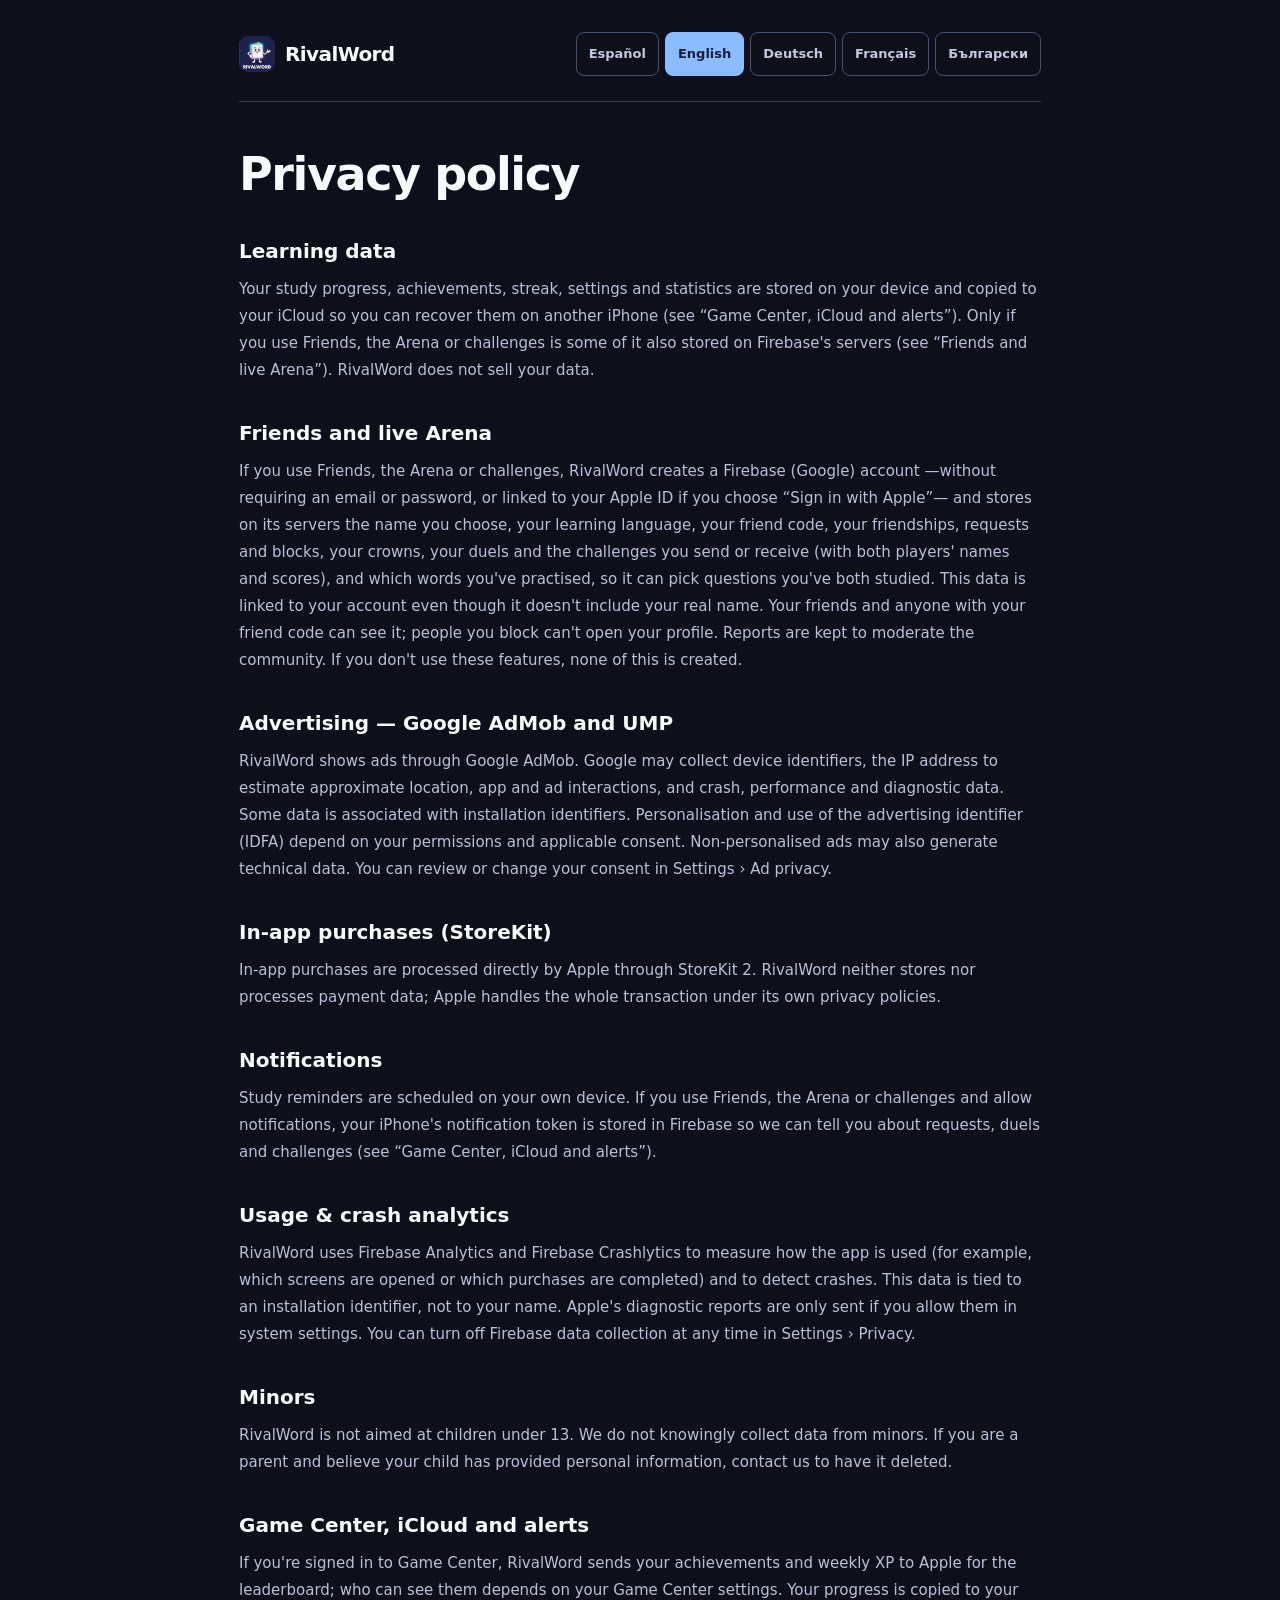
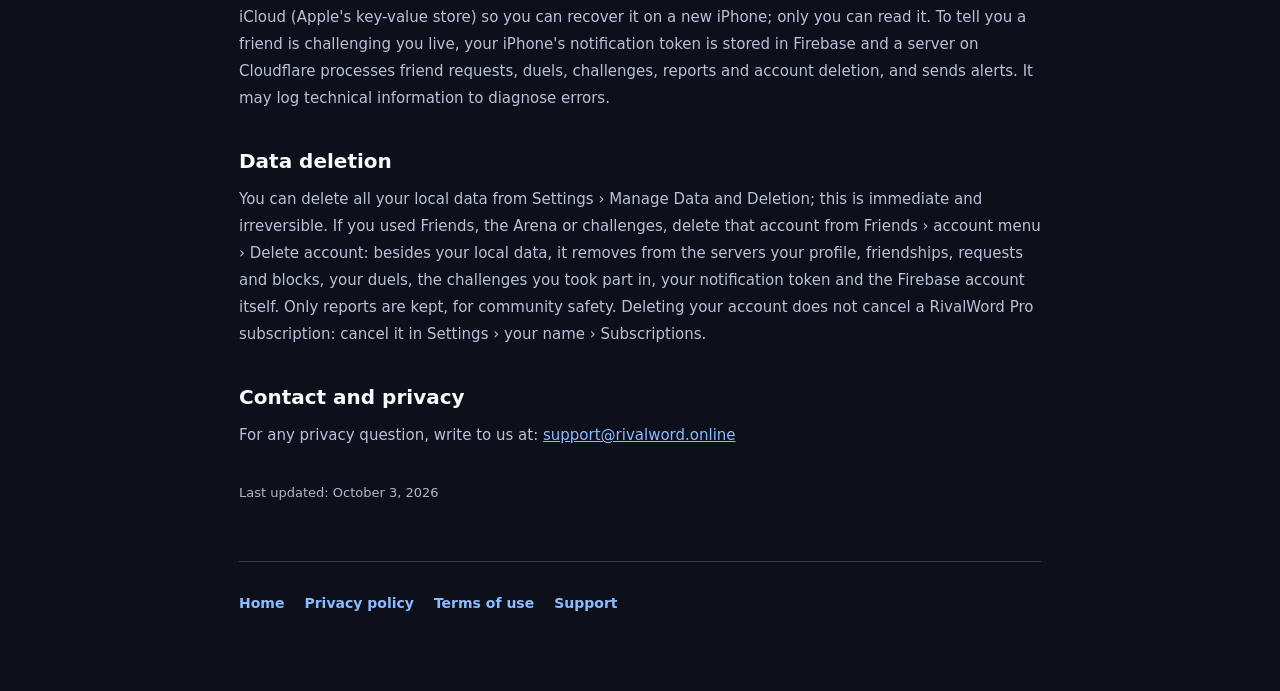
==== commit 2d065efe: "fix: disclose AdMob technical and installation-linked data" ====
--- a/privacy/index.html
+++ b/privacy/index.html
@@ -53,7 +53,7 @@
       <h2><span data-i="es">Amigos y Arena en directo</span><span data-i="en" hidden>Friends and live Arena</span><span data-i="de" hidden>Freunde und Live-Arena</span><span data-i="fr" hidden>Amis et Arène en direct</span><span data-i="bg" hidden>Приятели и Арена на живо</span></h2>
       <p data-i="es">Si usas Amigos, la Arena o los retos, RivalWord crea una cuenta de Firebase (Google) —sin que tengas que aportar un correo o contraseña, o vinculada a tu Apple ID si eliges «Iniciar sesión con Apple»— y guarda en sus servidores el nombre que elijas, tu idioma de aprendizaje, tu código de amigo, tus amistades, solicitudes y bloqueos, tus coronas, tus duelos y los retos que envíes o recibas (con el nombre y la puntuación de los dos), y qué palabras has practicado, para proponer preguntas que ambos hayáis estudiado. Estos datos van unidos a tu cuenta aunque no incluyan tu nombre real. Los ven tus amigos y quien tenga tu código de amigo; quien hayas bloqueado no puede abrir tu perfil. Las denuncias que se hagan se guardan para moderar la comunidad. Si no usas estas funciones, nada de esto se crea.</p><p data-i="en" hidden>If you use Friends, the Arena or challenges, RivalWord creates a Firebase (Google) account —without requiring an email or password, or linked to your Apple ID if you choose “Sign in with Apple”— and stores on its servers the name you choose, your learning language, your friend code, your friendships, requests and blocks, your crowns, your duels and the challenges you send or receive (with both players&#x27; names and scores), and which words you&#x27;ve practised, so it can pick questions you&#x27;ve both studied. This data is linked to your account even though it doesn&#x27;t include your real name. Your friends and anyone with your friend code can see it; people you block can&#x27;t open your profile. Reports are kept to moderate the community. If you don&#x27;t use these features, none of this is created.</p><p data-i="de" hidden>Wenn du Freunde, die Arena oder Herausforderungen nutzt, legt RivalWord ein Firebase-Konto (Google) an —ohne dass du eine E-Mail-Adresse oder ein Passwort angeben musst, oder mit deiner Apple-ID verknüpft, wenn du „Mit Apple anmelden“ wählst— und speichert auf dessen Servern den gewählten Namen, deine Lernsprache, deinen Freundescode, Freundschaften, Anfragen und Blockierungen, deine Kronen, Duelle und die Herausforderungen, die du sendest oder erhältst (mit Namen und Punkten beider), sowie welche Wörter du geübt hast, damit Fragen gewählt werden, die ihr beide gelernt habt. Diese Daten sind mit deinem Konto verknüpft, auch wenn sie deinen echten Namen nicht enthalten. Deine Freunde und alle mit deinem Freundescode sehen sie; blockierte Personen können dein Profil nicht öffnen. Meldungen werden zur Moderation aufbewahrt. Wenn du diese Funktionen nicht nutzt, wird nichts davon angelegt.</p><p data-i="fr" hidden>Si vous utilisez Amis, l&#x27;Arène ou les défis, RivalWord crée un compte Firebase (Google) —sans vous demander une adresse e-mail ou un mot de passe, ou lié à votre identifiant Apple si vous choisissez « Se connecter avec Apple »— et stocke sur ses serveurs le nom choisi, votre langue d&#x27;apprentissage, votre code ami, vos amitiés, demandes et blocages, vos couronnes, vos duels et les défis envoyés ou reçus (avec le nom et le score des deux), ainsi que les mots pratiqués, pour proposer des questions que vous avez tous deux étudiées. Ces données sont liées à votre compte même si elles n&#x27;incluent pas votre vrai nom. Vos amis et toute personne ayant votre code ami peuvent les voir ; les personnes bloquées ne peuvent pas ouvrir votre profil. Les signalements sont conservés pour modérer la communauté. Si vous n&#x27;utilisez pas ces fonctions, rien de tout cela n&#x27;est créé.</p><p data-i="bg" hidden>Ако използваш Приятели, Арената или предизвикателствата, RivalWord създава акаунт във Firebase (Google) —без да въвеждаш имейл или парола, или свързан с твоя Apple ID, ако избереш „Вход с Apple“— и пази на сървърите му избраното име, езика, който учиш, кода ти за приятели, приятелствата, заявките и блокиранията, короните, дуелите и предизвикателствата, които изпращаш или получаваш (с името и точките на двамата), както и кои думи си упражнявал/а, за да се избират въпроси, които и двамата сте учили. Тези данни са свързани с акаунта ти, макар да не съдържат истинското ти име. Виждат ги приятелите ти и всеки с кода ти; блокираните не могат да отворят профила ти. Сигналите се пазят за модериране на общността. Ако не използваш тези функции, нищо от това не се създава.</p>
       <h2><span data-i="es">Publicidad — Google AdMob y UMP</span><span data-i="en" hidden>Advertising — Google AdMob and UMP</span><span data-i="de" hidden>Werbung — Google AdMob und UMP</span><span data-i="fr" hidden>Publicité — Google AdMob et UMP</span><span data-i="bg" hidden>Реклама — Google AdMob и UMP</span></h2>
-      <p data-i="es">RivalWord muestra anuncios a través de Google AdMob. Con tu consentimiento, Google puede recopilar el identificador publicitario de tu dispositivo (IDFA/GAID), datos de uso anonimizados y señales de interacción para personalizar y medir la efectividad de los anuncios. Si no otorgas consentimiento, solo se muestran anuncios contextuales no personalizados. Puedes revisar o cambiar tu consentimiento en Ajustes › Privacidad de anuncios en cualquier momento.</p><p data-i="en" hidden>RivalWord shows ads through Google AdMob. With your consent, Google may collect your device&#x27;s advertising identifier (IDFA/GAID), anonymised usage data and interaction signals to personalise ads and measure how well they work. Without consent, only non-personalised contextual ads are shown. You can review or change your consent at any time in Settings › Ad privacy.</p><p data-i="de" hidden>RivalWord zeigt Werbung über Google AdMob. Mit deiner Einwilligung kann Google die Werbekennung deines Geräts (IDFA/GAID), anonymisierte Nutzungsdaten und Interaktionssignale erfassen, um Werbung zu personalisieren und ihre Wirkung zu messen. Ohne Einwilligung erscheinen nur nicht personalisierte, kontextbezogene Anzeigen. Du kannst deine Einwilligung jederzeit unter Einstellungen › Werbe-Privatsphäre prüfen oder ändern.</p><p data-i="fr" hidden>RivalWord affiche des publicités via Google AdMob. Avec votre consentement, Google peut collecter l&#x27;identifiant publicitaire de votre appareil (IDFA/GAID), des données d&#x27;usage anonymisées et des signaux d&#x27;interaction pour personnaliser les annonces et en mesurer l&#x27;efficacité. Sans consentement, seules des publicités contextuelles non personnalisées sont affichées. Vous pouvez revoir ou modifier votre consentement à tout moment dans Réglages › Confidentialité des publicités.</p><p data-i="bg" hidden>RivalWord показва реклами през Google AdMob. С твоето съгласие Google може да събира рекламния идентификатор на устройството (IDFA/GAID), анонимизирани данни за употреба и сигнали за взаимодействие, за да персонализира рекламите и да измерва ефективността им. Без съгласие се показват само неперсонализирани контекстни реклами. Можеш да прегледаш или промениш съгласието си по всяко време в Настройки › Поверителност на рекламите.</p>
+      <p data-i="es">RivalWord muestra anuncios a través de Google AdMob. Google puede recoger identificadores del dispositivo, la dirección IP para estimar la ubicación aproximada, interacciones con la app y los anuncios, y datos de fallos, rendimiento y diagnóstico. Algunos datos se asocian a identificadores de la instalación. La personalización y el uso del identificador publicitario (IDFA) dependen de tus permisos y del consentimiento aplicable. Los anuncios no personalizados también pueden generar datos técnicos. Puedes revisar o cambiar tu consentimiento en Ajustes › Privacidad de anuncios.</p><p data-i="en" hidden>RivalWord shows ads through Google AdMob. Google may collect device identifiers, the IP address to estimate approximate location, app and ad interactions, and crash, performance and diagnostic data. Some data is associated with installation identifiers. Personalisation and use of the advertising identifier (IDFA) depend on your permissions and applicable consent. Non-personalised ads may also generate technical data. You can review or change your consent in Settings › Ad privacy.</p><p data-i="de" hidden>RivalWord zeigt Werbung über Google AdMob. Google kann Gerätekennungen, die IP-Adresse zur Schätzung des ungefähren Standorts, App- und Werbeinteraktionen sowie Absturz-, Leistungs- und Diagnosedaten erfassen. Einige Daten sind mit Installationskennungen verknüpft. Personalisierung und Nutzung der Werbekennung (IDFA) hängen von deinen Berechtigungen und der erforderlichen Einwilligung ab. Auch nicht personalisierte Anzeigen können technische Daten erzeugen. Du kannst deine Einwilligung unter Einstellungen › Werbe-Privatsphäre prüfen oder ändern.</p><p data-i="fr" hidden>RivalWord affiche des publicités via Google AdMob. Google peut collecter des identifiants d&#x27;appareil, l&#x27;adresse IP pour estimer la localisation approximative, les interactions avec l&#x27;app et les annonces, ainsi que des données de plantage, de performance et de diagnostic. Certaines données sont associées à des identifiants d&#x27;installation. La personnalisation et l&#x27;utilisation de l&#x27;identifiant publicitaire (IDFA) dépendent de vos autorisations et du consentement applicable. Les annonces non personnalisées peuvent aussi générer des données techniques. Vous pouvez revoir ou modifier votre consentement dans Réglages › Confidentialité des publicités.</p><p data-i="bg" hidden>RivalWord показва реклами през Google AdMob. Google може да събира идентификатори на устройството, IP адреса за приблизително местоположение, взаимодействия с приложението и рекламите, както и данни за сривове, производителност и диагностика. Някои данни са свързани с идентификатори на инсталацията. Персонализацията и използването на рекламния идентификатор (IDFA) зависят от разрешенията ти и приложимото съгласие. Неперсонализираните реклами също могат да генерират технически данни. Можеш да прегледаш или промениш съгласието си в Настройки › Поверителност на рекламите.</p>
       <h2><span data-i="es">Compras integradas (StoreKit)</span><span data-i="en" hidden>In-app purchases (StoreKit)</span><span data-i="de" hidden>In-App-Käufe (StoreKit)</span><span data-i="fr" hidden>Achats intégrés (StoreKit)</span><span data-i="bg" hidden>Покупки в приложението (StoreKit)</span></h2>
       <p data-i="es">Las compras dentro de la app se procesan directamente por Apple a través de StoreKit 2. RivalWord no almacena ni procesa datos de pago; Apple gestiona toda la transacción según sus propias políticas de privacidad.</p><p data-i="en" hidden>In-app purchases are processed directly by Apple through StoreKit 2. RivalWord neither stores nor processes payment data; Apple handles the whole transaction under its own privacy policies.</p><p data-i="de" hidden>In-App-Käufe werden direkt von Apple über StoreKit 2 abgewickelt. RivalWord speichert und verarbeitet keine Zahlungsdaten; Apple wickelt die gesamte Transaktion nach seinen eigenen Datenschutzrichtlinien ab.</p><p data-i="fr" hidden>Les achats intégrés sont traités directement par Apple via StoreKit 2. RivalWord ne stocke ni ne traite de données de paiement ; Apple gère toute la transaction selon ses propres règles de confidentialité.</p><p data-i="bg" hidden>Покупките в приложението се обработват директно от Apple през StoreKit 2. RivalWord не съхранява и не обработва платежни данни; Apple управлява цялата транзакция според собствените си правила за поверителност.</p>
       <h2><span data-i="es">Notificaciones</span><span data-i="en" hidden>Notifications</span><span data-i="de" hidden>Benachrichtigungen</span><span data-i="fr" hidden>Notifications</span><span data-i="bg" hidden>Известия</span></h2>
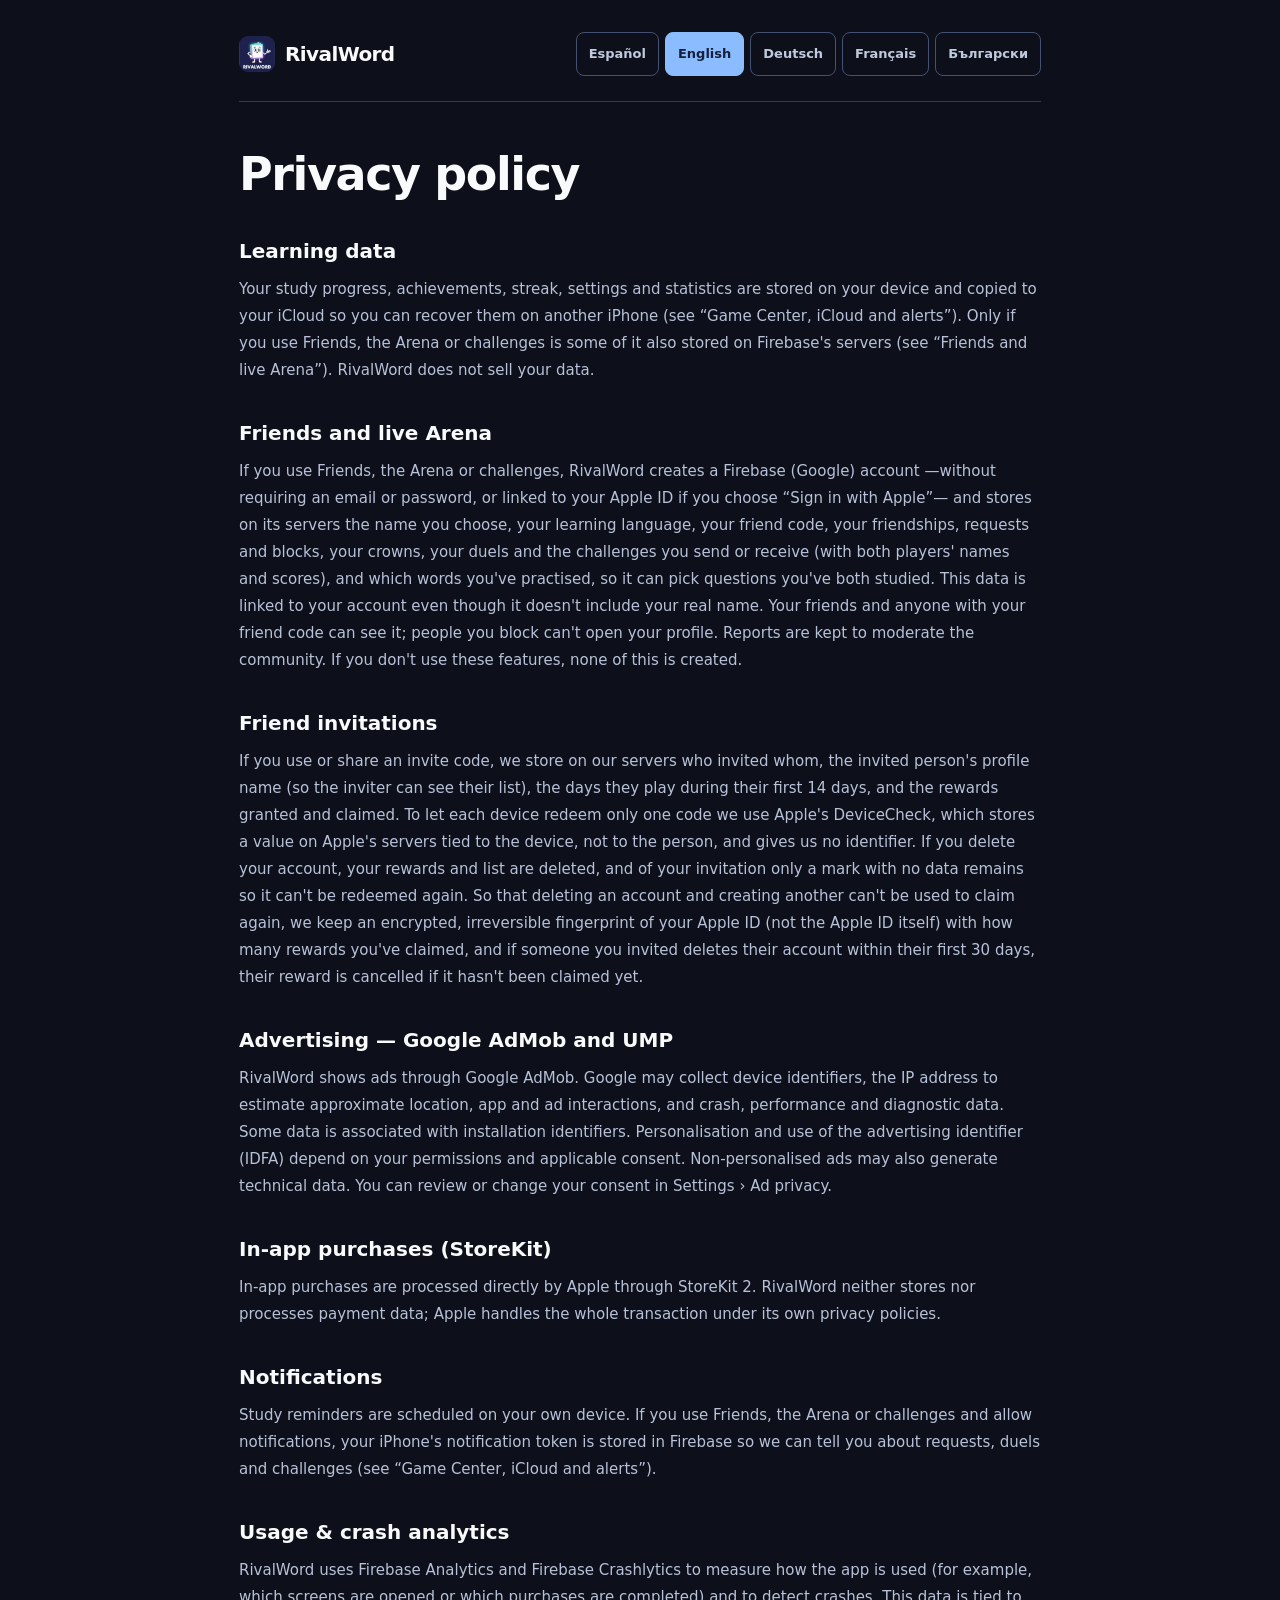
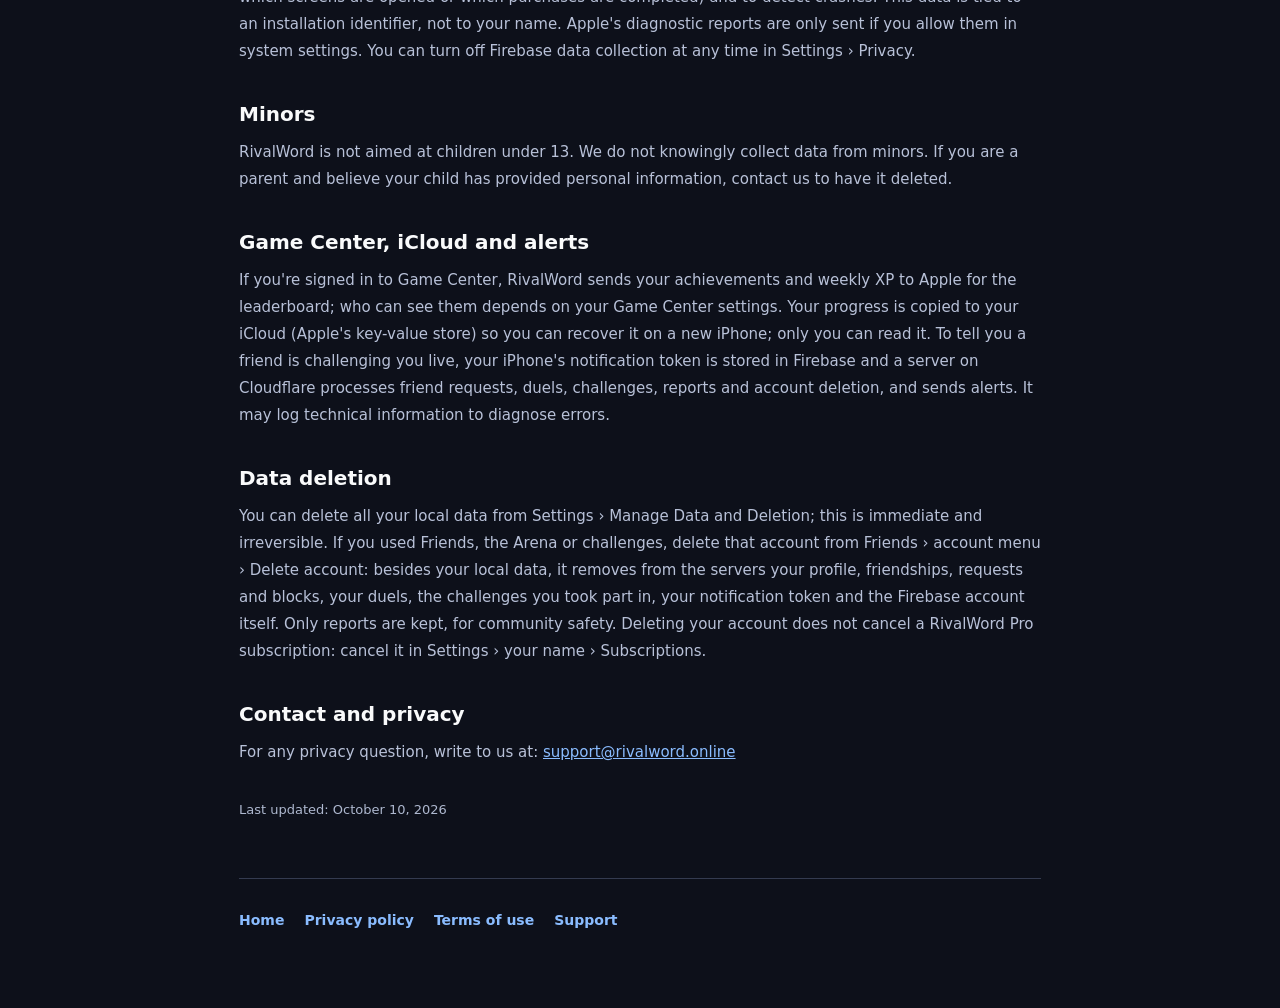
==== commit 177bf6df: "Invitaciones: /f/ muestra el código de invitación; privacidad del programa de referidos Co-Authored-" ====
--- a/privacy/index.html
+++ b/privacy/index.html
@@ -52,6 +52,8 @@
       <p data-i="es">Tu progreso de estudio, logros, racha, configuración y estadísticas se guardan en tu dispositivo y se copian en tu iCloud para que puedas recuperarlos en otro iPhone (ver «Game Center, iCloud y avisos»). Solo si usas Amigos, la Arena o los retos, una parte se guarda también en los servidores de Firebase (ver «Amigos y Arena»). RivalWord no vende tus datos.</p><p data-i="en" hidden>Your study progress, achievements, streak, settings and statistics are stored on your device and copied to your iCloud so you can recover them on another iPhone (see “Game Center, iCloud and alerts”). Only if you use Friends, the Arena or challenges is some of it also stored on Firebase&#x27;s servers (see “Friends and live Arena”). RivalWord does not sell your data.</p><p data-i="de" hidden>Dein Lernfortschritt, deine Erfolge, deine Serie, deine Einstellungen und Statistiken werden auf deinem Gerät gespeichert und in deine iCloud kopiert, damit du sie auf einem anderen iPhone wiederherstellen kannst (siehe „Game Center, iCloud und Mitteilungen“). Nur wenn du Freunde, die Arena oder Herausforderungen nutzt, wird ein Teil auch auf den Servern von Firebase gespeichert (siehe „Freunde und Live-Arena“). RivalWord verkauft deine Daten nicht.</p><p data-i="fr" hidden>Votre progression, vos succès, votre série, vos réglages et vos statistiques sont enregistrés sur votre appareil et copiés dans votre iCloud pour que vous puissiez les récupérer sur un autre iPhone (voir « Game Center, iCloud et alertes »). Seulement si vous utilisez Amis, l&#x27;Arène ou les défis, une partie est aussi enregistrée sur les serveurs de Firebase (voir « Amis et Arène en direct »). RivalWord ne vend pas vos données.</p><p data-i="bg" hidden>Напредъкът, постиженията, серията, настройките и статистиките се пазят на устройството ти и се копират в твоя iCloud, за да ги възстановиш на друг iPhone (виж „Game Center, iCloud и известия“). Само ако използваш Приятели, Арената или предизвикателствата, част от тях се пази и на сървърите на Firebase (виж „Приятели и Арена на живо“). RivalWord не продава данните ти.</p>
       <h2><span data-i="es">Amigos y Arena en directo</span><span data-i="en" hidden>Friends and live Arena</span><span data-i="de" hidden>Freunde und Live-Arena</span><span data-i="fr" hidden>Amis et Arène en direct</span><span data-i="bg" hidden>Приятели и Арена на живо</span></h2>
       <p data-i="es">Si usas Amigos, la Arena o los retos, RivalWord crea una cuenta de Firebase (Google) —sin que tengas que aportar un correo o contraseña, o vinculada a tu Apple ID si eliges «Iniciar sesión con Apple»— y guarda en sus servidores el nombre que elijas, tu idioma de aprendizaje, tu código de amigo, tus amistades, solicitudes y bloqueos, tus coronas, tus duelos y los retos que envíes o recibas (con el nombre y la puntuación de los dos), y qué palabras has practicado, para proponer preguntas que ambos hayáis estudiado. Estos datos van unidos a tu cuenta aunque no incluyan tu nombre real. Los ven tus amigos y quien tenga tu código de amigo; quien hayas bloqueado no puede abrir tu perfil. Las denuncias que se hagan se guardan para moderar la comunidad. Si no usas estas funciones, nada de esto se crea.</p><p data-i="en" hidden>If you use Friends, the Arena or challenges, RivalWord creates a Firebase (Google) account —without requiring an email or password, or linked to your Apple ID if you choose “Sign in with Apple”— and stores on its servers the name you choose, your learning language, your friend code, your friendships, requests and blocks, your crowns, your duels and the challenges you send or receive (with both players&#x27; names and scores), and which words you&#x27;ve practised, so it can pick questions you&#x27;ve both studied. This data is linked to your account even though it doesn&#x27;t include your real name. Your friends and anyone with your friend code can see it; people you block can&#x27;t open your profile. Reports are kept to moderate the community. If you don&#x27;t use these features, none of this is created.</p><p data-i="de" hidden>Wenn du Freunde, die Arena oder Herausforderungen nutzt, legt RivalWord ein Firebase-Konto (Google) an —ohne dass du eine E-Mail-Adresse oder ein Passwort angeben musst, oder mit deiner Apple-ID verknüpft, wenn du „Mit Apple anmelden“ wählst— und speichert auf dessen Servern den gewählten Namen, deine Lernsprache, deinen Freundescode, Freundschaften, Anfragen und Blockierungen, deine Kronen, Duelle und die Herausforderungen, die du sendest oder erhältst (mit Namen und Punkten beider), sowie welche Wörter du geübt hast, damit Fragen gewählt werden, die ihr beide gelernt habt. Diese Daten sind mit deinem Konto verknüpft, auch wenn sie deinen echten Namen nicht enthalten. Deine Freunde und alle mit deinem Freundescode sehen sie; blockierte Personen können dein Profil nicht öffnen. Meldungen werden zur Moderation aufbewahrt. Wenn du diese Funktionen nicht nutzt, wird nichts davon angelegt.</p><p data-i="fr" hidden>Si vous utilisez Amis, l&#x27;Arène ou les défis, RivalWord crée un compte Firebase (Google) —sans vous demander une adresse e-mail ou un mot de passe, ou lié à votre identifiant Apple si vous choisissez « Se connecter avec Apple »— et stocke sur ses serveurs le nom choisi, votre langue d&#x27;apprentissage, votre code ami, vos amitiés, demandes et blocages, vos couronnes, vos duels et les défis envoyés ou reçus (avec le nom et le score des deux), ainsi que les mots pratiqués, pour proposer des questions que vous avez tous deux étudiées. Ces données sont liées à votre compte même si elles n&#x27;incluent pas votre vrai nom. Vos amis et toute personne ayant votre code ami peuvent les voir ; les personnes bloquées ne peuvent pas ouvrir votre profil. Les signalements sont conservés pour modérer la communauté. Si vous n&#x27;utilisez pas ces fonctions, rien de tout cela n&#x27;est créé.</p><p data-i="bg" hidden>Ако използваш Приятели, Арената или предизвикателствата, RivalWord създава акаунт във Firebase (Google) —без да въвеждаш имейл или парола, или свързан с твоя Apple ID, ако избереш „Вход с Apple“— и пази на сървърите му избраното име, езика, който учиш, кода ти за приятели, приятелствата, заявките и блокиранията, короните, дуелите и предизвикателствата, които изпращаш или получаваш (с името и точките на двамата), както и кои думи си упражнявал/а, за да се избират въпроси, които и двамата сте учили. Тези данни са свързани с акаунта ти, макар да не съдържат истинското ти име. Виждат ги приятелите ти и всеки с кода ти; блокираните не могат да отворят профила ти. Сигналите се пазят за модериране на общността. Ако не използваш тези функции, нищо от това не се създава.</p>
+      <h2><span data-i="es">Invitaciones a amigos</span><span data-i="en" hidden>Friend invitations</span><span data-i="de" hidden>Freundeseinladungen</span><span data-i="fr" hidden>Invitations d&#x27;amis</span><span data-i="bg" hidden>Покани за приятели</span></h2>
+      <p data-i="es">Si usas o compartes un código de invitación, guardamos en nuestros servidores quién invitó a quién, el nombre de perfil de la persona invitada (para que quien invitó vea su lista), los días en que juega durante sus primeros 14 días y los premios concedidos y cobrados. Para que cada dispositivo canjee un solo código usamos DeviceCheck de Apple, que guarda un dato en los servidores de Apple asociado al dispositivo, no a la persona, y no nos da ningún identificador. Si borras tu cuenta, se borran tus premios y tu lista, y de tu invitación solo queda una marca sin datos que impide volver a canjear. Para que borrar una cuenta y crear otra no sirva para cobrar de nuevo, conservamos una huella cifrada e irreversible de tu Apple ID (no el Apple ID) con cuántos premios has cobrado, y si alguien a quien invitaste borra su cuenta en sus primeros 30 días, su premio se anula si aún no se ha cobrado.</p><p data-i="en" hidden>If you use or share an invite code, we store on our servers who invited whom, the invited person&#x27;s profile name (so the inviter can see their list), the days they play during their first 14 days, and the rewards granted and claimed. To let each device redeem only one code we use Apple&#x27;s DeviceCheck, which stores a value on Apple&#x27;s servers tied to the device, not to the person, and gives us no identifier. If you delete your account, your rewards and list are deleted, and of your invitation only a mark with no data remains so it can&#x27;t be redeemed again. So that deleting an account and creating another can&#x27;t be used to claim again, we keep an encrypted, irreversible fingerprint of your Apple ID (not the Apple ID itself) with how many rewards you&#x27;ve claimed, and if someone you invited deletes their account within their first 30 days, their reward is cancelled if it hasn&#x27;t been claimed yet.</p><p data-i="de" hidden>Wenn du einen Einladungscode verwendest oder teilst, speichern wir auf unseren Servern, wer wen eingeladen hat, den Profilnamen der eingeladenen Person (damit die einladende Person ihre Liste sieht), die Tage, an denen sie in ihren ersten 14 Tagen spielt, sowie die gewährten und abgeholten Belohnungen. Damit jedes Gerät nur einen Code einlöst, nutzen wir Apples DeviceCheck, das einen Wert auf Apples Servern speichert, der an das Gerät gebunden ist, nicht an die Person, und uns keine Kennung gibt. Wenn du dein Konto löschst, werden deine Belohnungen und deine Liste gelöscht; von deiner Einladung bleibt nur eine Markierung ohne Daten, damit sie nicht erneut eingelöst wird. Damit Löschen und neu Anlegen nicht zum erneuten Kassieren genutzt werden kann, behalten wir einen verschlüsselten, nicht umkehrbaren Fingerabdruck deiner Apple-ID (nicht die Apple-ID selbst) mit der Zahl der abgeholten Belohnungen; löscht eine eingeladene Person ihr Konto in den ersten 30 Tagen, verfällt ihre Belohnung, falls sie noch nicht abgeholt wurde.</p><p data-i="fr" hidden>Si vous utilisez ou partagez un code d&#x27;invitation, nous conservons sur nos serveurs qui a invité qui, le nom de profil de la personne invitée (pour que la personne qui invite voie sa liste), les jours où elle joue pendant ses 14 premiers jours, ainsi que les récompenses attribuées et récupérées. Pour qu&#x27;un appareil n&#x27;utilise qu&#x27;un seul code, nous utilisons DeviceCheck d&#x27;Apple, qui conserve une valeur sur les serveurs d&#x27;Apple liée à l&#x27;appareil, non à la personne, et ne nous fournit aucun identifiant. Si vous supprimez votre compte, vos récompenses et votre liste sont supprimées ; de votre invitation, il ne reste qu&#x27;une marque sans données qui empêche de l&#x27;utiliser à nouveau. Pour qu&#x27;on ne puisse pas supprimer un compte et en créer un autre pour être récompensé à nouveau, nous conservons une empreinte chiffrée et irréversible de votre identifiant Apple (pas l&#x27;identifiant lui-même) avec le nombre de récompenses récupérées ; si une personne invitée supprime son compte dans ses 30 premiers jours, sa récompense est annulée si elle n&#x27;a pas encore été récupérée.</p><p data-i="bg" hidden>Ако използваш или споделяш код за покана, пазим на сървърите си кой кого е поканил, името в профила на поканения (за да вижда поканилият списъка си), дните, в които играе през първите си 14 дни, и дадените и взетите награди. За да може всяко устройство да използва само един код, ползваме DeviceCheck на Apple, който пази стойност на сървърите на Apple, свързана с устройството, а не с човека, и не ни дава идентификатор. Ако изтриеш акаунта си, наградите и списъкът ти се изтриват, а от поканата ти остава само маркировка без данни, за да не може да се използва отново. За да не може изтриване и нов акаунт да се ползват за повторни награди, пазим криптиран и необратим отпечатък на твоя Apple ID (не самия Apple ID) с броя взети награди, а ако поканен изтрие акаунта си през първите 30 дни, наградата му се анулира, ако още не е взета.</p>
       <h2><span data-i="es">Publicidad — Google AdMob y UMP</span><span data-i="en" hidden>Advertising — Google AdMob and UMP</span><span data-i="de" hidden>Werbung — Google AdMob und UMP</span><span data-i="fr" hidden>Publicité — Google AdMob et UMP</span><span data-i="bg" hidden>Реклама — Google AdMob и UMP</span></h2>
       <p data-i="es">RivalWord muestra anuncios a través de Google AdMob. Google puede recoger identificadores del dispositivo, la dirección IP para estimar la ubicación aproximada, interacciones con la app y los anuncios, y datos de fallos, rendimiento y diagnóstico. Algunos datos se asocian a identificadores de la instalación. La personalización y el uso del identificador publicitario (IDFA) dependen de tus permisos y del consentimiento aplicable. Los anuncios no personalizados también pueden generar datos técnicos. Puedes revisar o cambiar tu consentimiento en Ajustes › Privacidad de anuncios.</p><p data-i="en" hidden>RivalWord shows ads through Google AdMob. Google may collect device identifiers, the IP address to estimate approximate location, app and ad interactions, and crash, performance and diagnostic data. Some data is associated with installation identifiers. Personalisation and use of the advertising identifier (IDFA) depend on your permissions and applicable consent. Non-personalised ads may also generate technical data. You can review or change your consent in Settings › Ad privacy.</p><p data-i="de" hidden>RivalWord zeigt Werbung über Google AdMob. Google kann Gerätekennungen, die IP-Adresse zur Schätzung des ungefähren Standorts, App- und Werbeinteraktionen sowie Absturz-, Leistungs- und Diagnosedaten erfassen. Einige Daten sind mit Installationskennungen verknüpft. Personalisierung und Nutzung der Werbekennung (IDFA) hängen von deinen Berechtigungen und der erforderlichen Einwilligung ab. Auch nicht personalisierte Anzeigen können technische Daten erzeugen. Du kannst deine Einwilligung unter Einstellungen › Werbe-Privatsphäre prüfen oder ändern.</p><p data-i="fr" hidden>RivalWord affiche des publicités via Google AdMob. Google peut collecter des identifiants d&#x27;appareil, l&#x27;adresse IP pour estimer la localisation approximative, les interactions avec l&#x27;app et les annonces, ainsi que des données de plantage, de performance et de diagnostic. Certaines données sont associées à des identifiants d&#x27;installation. La personnalisation et l&#x27;utilisation de l&#x27;identifiant publicitaire (IDFA) dépendent de vos autorisations et du consentement applicable. Les annonces non personnalisées peuvent aussi générer des données techniques. Vous pouvez revoir ou modifier votre consentement dans Réglages › Confidentialité des publicités.</p><p data-i="bg" hidden>RivalWord показва реклами през Google AdMob. Google може да събира идентификатори на устройството, IP адреса за приблизително местоположение, взаимодействия с приложението и рекламите, както и данни за сривове, производителност и диагностика. Някои данни са свързани с идентификатори на инсталацията. Персонализацията и използването на рекламния идентификатор (IDFA) зависят от разрешенията ти и приложимото съгласие. Неперсонализираните реклами също могат да генерират технически данни. Можеш да прегледаш или промениш съгласието си в Настройки › Поверителност на рекламите.</p>
       <h2><span data-i="es">Compras integradas (StoreKit)</span><span data-i="en" hidden>In-app purchases (StoreKit)</span><span data-i="de" hidden>In-App-Käufe (StoreKit)</span><span data-i="fr" hidden>Achats intégrés (StoreKit)</span><span data-i="bg" hidden>Покупки в приложението (StoreKit)</span></h2>
@@ -68,7 +70,7 @@
       <p data-i="es">Puedes eliminar todos tus datos locales desde Ajustes › Gestionar Datos y Borrado; es inmediato e irreversible. Si usaste Amigos, la Arena o los retos, borra esa cuenta desde Amigos › menú de la cuenta › Borrar cuenta: además de lo local, elimina de los servidores tu perfil, tus amistades, solicitudes y bloqueos, tus duelos, los retos en los que participaste, tu identificador de notificaciones y la propia cuenta de Firebase. Solo se conservan las denuncias, para la seguridad de la comunidad. Borrar la cuenta no cancela una suscripción a RivalWord Pro: se cancela en Ajustes › tu nombre › Suscripciones.</p><p data-i="en" hidden>You can delete all your local data from Settings › Manage Data and Deletion; this is immediate and irreversible. If you used Friends, the Arena or challenges, delete that account from Friends › account menu › Delete account: besides your local data, it removes from the servers your profile, friendships, requests and blocks, your duels, the challenges you took part in, your notification token and the Firebase account itself. Only reports are kept, for community safety. Deleting your account does not cancel a RivalWord Pro subscription: cancel it in Settings › your name › Subscriptions.</p><p data-i="de" hidden>Du kannst alle lokalen Daten unter Einstellungen › Daten verwalten und löschen entfernen; das geschieht sofort und ist unwiderruflich. Wenn du Freunde, die Arena oder Herausforderungen genutzt hast, lösche dieses Konto unter Freunde › Kontomenü › Konto löschen: Neben den lokalen Daten werden von den Servern dein Profil, Freundschaften, Anfragen und Blockierungen, deine Duelle, die Herausforderungen, an denen du teilgenommen hast, dein Mitteilungs-Token und das Firebase-Konto selbst entfernt. Nur Meldungen werden aufbewahrt, zur Sicherheit der Community. Das Löschen des Kontos kündigt kein RivalWord-Pro-Abo: Kündige es unter Einstellungen › dein Name › Abonnements.</p><p data-i="fr" hidden>Vous pouvez supprimer toutes vos données locales depuis Réglages › Gérer les données et suppression ; c&#x27;est immédiat et irréversible. Si vous avez utilisé Amis, l&#x27;Arène ou les défis, supprimez ce compte depuis Amis › menu du compte › Supprimer le compte : en plus des données locales, cela efface des serveurs votre profil, vos amitiés, demandes et blocages, vos duels, les défis auxquels vous avez participé, votre jeton de notification et le compte Firebase lui-même. Seuls les signalements sont conservés, pour la sécurité de la communauté. Supprimer le compte n&#x27;annule pas un abonnement RivalWord Pro : annulez-le dans Réglages › votre nom › Abonnements.</p><p data-i="bg" hidden>Можеш да изтриеш всички локални данни от Настройки › Управление на данни и изтриване; действието е незабавно и необратимо. Ако си използвал/а Приятели, Арената или предизвикателствата, изтрий акаунта от Приятели › меню на акаунта › Изтрий акаунта: освен локалните данни, от сървърите се изтриват профилът ти, приятелствата, заявките и блокиранията, дуелите, предизвикателствата, в които си участвал/а, идентификаторът за известия и самият акаунт във Firebase. Пазят се само сигналите, за сигурността на общността. Изтриването на акаунта не отменя абонамент за RivalWord Pro: отмени го в Настройки › твоето име › Абонаменти.</p>
       <h2><span data-i="es">Contacto y privacidad</span><span data-i="en" hidden>Contact and privacy</span><span data-i="de" hidden>Kontakt und Datenschutz</span><span data-i="fr" hidden>Contact et confidentialité</span><span data-i="bg" hidden>Контакт и поверителност</span></h2>
       <p data-i="es">Para cualquier consulta sobre privacidad escríbenos a: <a href="mailto:support@rivalword.online">support@rivalword.online</a></p><p data-i="en" hidden>For any privacy question, write to us at: <a href="mailto:support@rivalword.online">support@rivalword.online</a></p><p data-i="de" hidden>Bei Fragen zum Datenschutz schreib uns an: <a href="mailto:support@rivalword.online">support@rivalword.online</a></p><p data-i="fr" hidden>Pour toute question de confidentialité, écrivez-nous à : <a href="mailto:support@rivalword.online">support@rivalword.online</a></p><p data-i="bg" hidden>За въпроси относно поверителността ни пиши на: <a href="mailto:support@rivalword.online">support@rivalword.online</a></p>
-      <p class="fecha"><span data-i="es">Última actualización: 3 de octubre de 2026</span><span data-i="en" hidden>Last updated: October 3, 2026</span><span data-i="de" hidden>Zuletzt aktualisiert: 3. Oktober 2026</span><span data-i="fr" hidden>Dernière mise à jour : 3 octobre 2026</span><span data-i="bg" hidden>Последна актуализация: 3 октомври 2026 г.</span></p>
+      <p class="fecha"><span data-i="es">Última actualización: 10 de octubre de 2026</span><span data-i="en" hidden>Last updated: October 10, 2026</span><span data-i="de" hidden>Zuletzt aktualisiert: 10. Oktober 2026</span><span data-i="fr" hidden>Dernière mise à jour : 10 octobre 2026</span><span data-i="bg" hidden>Последна актуализация: 10 октомври 2026 г.</span></p>
     </main>
     <nav class="pie"><a href="/"><span data-i="es">Inicio</span><span data-i="en" hidden>Home</span><span data-i="de" hidden>Startseite</span><span data-i="fr" hidden>Accueil</span><span data-i="bg" hidden>Начало</span></a><a href="/privacy/"><span data-i="es">Política de privacidad</span><span data-i="en" hidden>Privacy policy</span><span data-i="de" hidden>Datenschutzrichtlinie</span><span data-i="fr" hidden>Politique de confidentialité</span><span data-i="bg" hidden>Политика за поверителност</span></a><a href="/terms/"><span data-i="es">Términos de uso</span><span data-i="en" hidden>Terms of use</span><span data-i="de" hidden>Nutzungsbedingungen</span><span data-i="fr" hidden>Conditions d&#x27;utilisation</span><span data-i="bg" hidden>Условия за ползване</span></a><a href="/support/"><span data-i="es">Soporte</span><span data-i="en" hidden>Support</span><span data-i="de" hidden>Support</span><span data-i="fr" hidden>Assistance</span><span data-i="bg" hidden>Поддръжка</span></a></nav>
   </div>
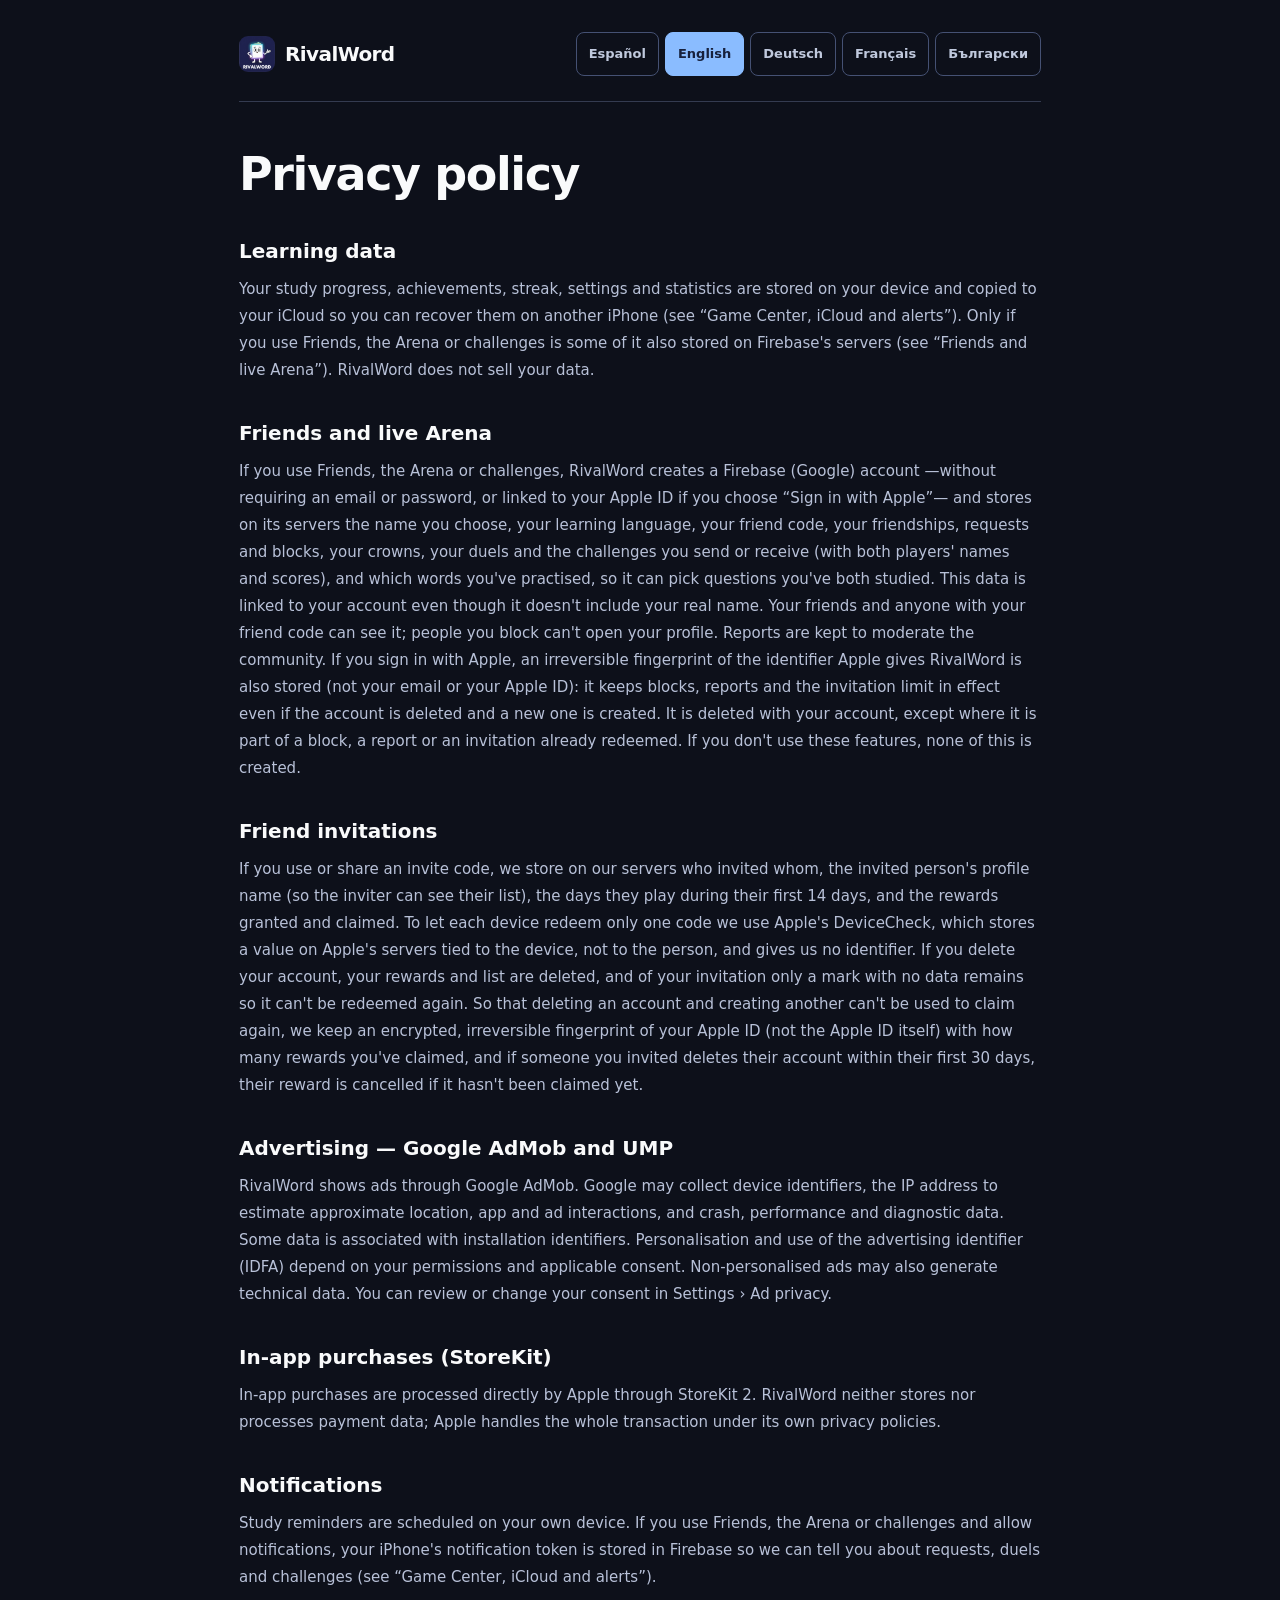
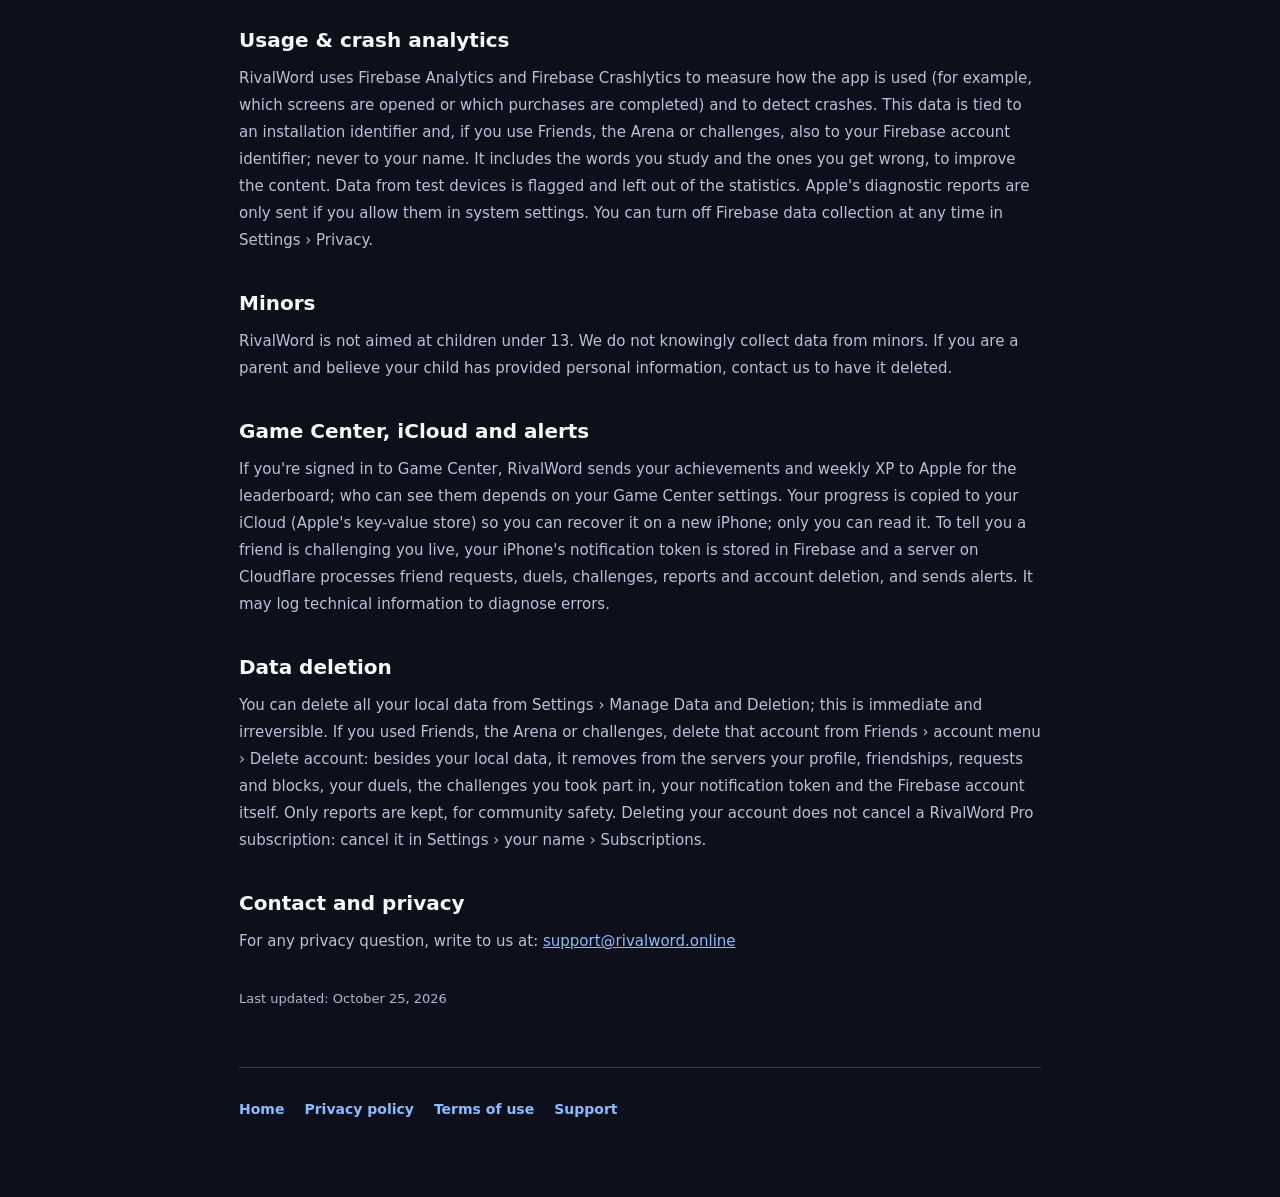
==== commit 116af7fb: "La app ya está a la venta en España y la UE; privacidad: analítica con la cuenta y huella del Apple " ====
--- a/privacy/index.html
+++ b/privacy/index.html
@@ -51,7 +51,7 @@
       <h2><span data-i="es">Datos de aprendizaje</span><span data-i="en" hidden>Learning data</span><span data-i="de" hidden>Lerndaten</span><span data-i="fr" hidden>Données d&#x27;apprentissage</span><span data-i="bg" hidden>Данни за обучението</span></h2>
       <p data-i="es">Tu progreso de estudio, logros, racha, configuración y estadísticas se guardan en tu dispositivo y se copian en tu iCloud para que puedas recuperarlos en otro iPhone (ver «Game Center, iCloud y avisos»). Solo si usas Amigos, la Arena o los retos, una parte se guarda también en los servidores de Firebase (ver «Amigos y Arena»). RivalWord no vende tus datos.</p><p data-i="en" hidden>Your study progress, achievements, streak, settings and statistics are stored on your device and copied to your iCloud so you can recover them on another iPhone (see “Game Center, iCloud and alerts”). Only if you use Friends, the Arena or challenges is some of it also stored on Firebase&#x27;s servers (see “Friends and live Arena”). RivalWord does not sell your data.</p><p data-i="de" hidden>Dein Lernfortschritt, deine Erfolge, deine Serie, deine Einstellungen und Statistiken werden auf deinem Gerät gespeichert und in deine iCloud kopiert, damit du sie auf einem anderen iPhone wiederherstellen kannst (siehe „Game Center, iCloud und Mitteilungen“). Nur wenn du Freunde, die Arena oder Herausforderungen nutzt, wird ein Teil auch auf den Servern von Firebase gespeichert (siehe „Freunde und Live-Arena“). RivalWord verkauft deine Daten nicht.</p><p data-i="fr" hidden>Votre progression, vos succès, votre série, vos réglages et vos statistiques sont enregistrés sur votre appareil et copiés dans votre iCloud pour que vous puissiez les récupérer sur un autre iPhone (voir « Game Center, iCloud et alertes »). Seulement si vous utilisez Amis, l&#x27;Arène ou les défis, une partie est aussi enregistrée sur les serveurs de Firebase (voir « Amis et Arène en direct »). RivalWord ne vend pas vos données.</p><p data-i="bg" hidden>Напредъкът, постиженията, серията, настройките и статистиките се пазят на устройството ти и се копират в твоя iCloud, за да ги възстановиш на друг iPhone (виж „Game Center, iCloud и известия“). Само ако използваш Приятели, Арената или предизвикателствата, част от тях се пази и на сървърите на Firebase (виж „Приятели и Арена на живо“). RivalWord не продава данните ти.</p>
       <h2><span data-i="es">Amigos y Arena en directo</span><span data-i="en" hidden>Friends and live Arena</span><span data-i="de" hidden>Freunde und Live-Arena</span><span data-i="fr" hidden>Amis et Arène en direct</span><span data-i="bg" hidden>Приятели и Арена на живо</span></h2>
-      <p data-i="es">Si usas Amigos, la Arena o los retos, RivalWord crea una cuenta de Firebase (Google) —sin que tengas que aportar un correo o contraseña, o vinculada a tu Apple ID si eliges «Iniciar sesión con Apple»— y guarda en sus servidores el nombre que elijas, tu idioma de aprendizaje, tu código de amigo, tus amistades, solicitudes y bloqueos, tus coronas, tus duelos y los retos que envíes o recibas (con el nombre y la puntuación de los dos), y qué palabras has practicado, para proponer preguntas que ambos hayáis estudiado. Estos datos van unidos a tu cuenta aunque no incluyan tu nombre real. Los ven tus amigos y quien tenga tu código de amigo; quien hayas bloqueado no puede abrir tu perfil. Las denuncias que se hagan se guardan para moderar la comunidad. Si no usas estas funciones, nada de esto se crea.</p><p data-i="en" hidden>If you use Friends, the Arena or challenges, RivalWord creates a Firebase (Google) account —without requiring an email or password, or linked to your Apple ID if you choose “Sign in with Apple”— and stores on its servers the name you choose, your learning language, your friend code, your friendships, requests and blocks, your crowns, your duels and the challenges you send or receive (with both players&#x27; names and scores), and which words you&#x27;ve practised, so it can pick questions you&#x27;ve both studied. This data is linked to your account even though it doesn&#x27;t include your real name. Your friends and anyone with your friend code can see it; people you block can&#x27;t open your profile. Reports are kept to moderate the community. If you don&#x27;t use these features, none of this is created.</p><p data-i="de" hidden>Wenn du Freunde, die Arena oder Herausforderungen nutzt, legt RivalWord ein Firebase-Konto (Google) an —ohne dass du eine E-Mail-Adresse oder ein Passwort angeben musst, oder mit deiner Apple-ID verknüpft, wenn du „Mit Apple anmelden“ wählst— und speichert auf dessen Servern den gewählten Namen, deine Lernsprache, deinen Freundescode, Freundschaften, Anfragen und Blockierungen, deine Kronen, Duelle und die Herausforderungen, die du sendest oder erhältst (mit Namen und Punkten beider), sowie welche Wörter du geübt hast, damit Fragen gewählt werden, die ihr beide gelernt habt. Diese Daten sind mit deinem Konto verknüpft, auch wenn sie deinen echten Namen nicht enthalten. Deine Freunde und alle mit deinem Freundescode sehen sie; blockierte Personen können dein Profil nicht öffnen. Meldungen werden zur Moderation aufbewahrt. Wenn du diese Funktionen nicht nutzt, wird nichts davon angelegt.</p><p data-i="fr" hidden>Si vous utilisez Amis, l&#x27;Arène ou les défis, RivalWord crée un compte Firebase (Google) —sans vous demander une adresse e-mail ou un mot de passe, ou lié à votre identifiant Apple si vous choisissez « Se connecter avec Apple »— et stocke sur ses serveurs le nom choisi, votre langue d&#x27;apprentissage, votre code ami, vos amitiés, demandes et blocages, vos couronnes, vos duels et les défis envoyés ou reçus (avec le nom et le score des deux), ainsi que les mots pratiqués, pour proposer des questions que vous avez tous deux étudiées. Ces données sont liées à votre compte même si elles n&#x27;incluent pas votre vrai nom. Vos amis et toute personne ayant votre code ami peuvent les voir ; les personnes bloquées ne peuvent pas ouvrir votre profil. Les signalements sont conservés pour modérer la communauté. Si vous n&#x27;utilisez pas ces fonctions, rien de tout cela n&#x27;est créé.</p><p data-i="bg" hidden>Ако използваш Приятели, Арената или предизвикателствата, RivalWord създава акаунт във Firebase (Google) —без да въвеждаш имейл или парола, или свързан с твоя Apple ID, ако избереш „Вход с Apple“— и пази на сървърите му избраното име, езика, който учиш, кода ти за приятели, приятелствата, заявките и блокиранията, короните, дуелите и предизвикателствата, които изпращаш или получаваш (с името и точките на двамата), както и кои думи си упражнявал/а, за да се избират въпроси, които и двамата сте учили. Тези данни са свързани с акаунта ти, макар да не съдържат истинското ти име. Виждат ги приятелите ти и всеки с кода ти; блокираните не могат да отворят профила ти. Сигналите се пазят за модериране на общността. Ако не използваш тези функции, нищо от това не се създава.</p>
+      <p data-i="es">Si usas Amigos, la Arena o los retos, RivalWord crea una cuenta de Firebase (Google) —sin que tengas que aportar un correo o contraseña, o vinculada a tu Apple ID si eliges «Iniciar sesión con Apple»— y guarda en sus servidores el nombre que elijas, tu idioma de aprendizaje, tu código de amigo, tus amistades, solicitudes y bloqueos, tus coronas, tus duelos y los retos que envíes o recibas (con el nombre y la puntuación de los dos), y qué palabras has practicado, para proponer preguntas que ambos hayáis estudiado. Estos datos van unidos a tu cuenta aunque no incluyan tu nombre real. Los ven tus amigos y quien tenga tu código de amigo; quien hayas bloqueado no puede abrir tu perfil. Las denuncias que se hagan se guardan para moderar la comunidad. Si inicias sesión con Apple, se guarda también una huella irreversible del identificador que Apple da a RivalWord (no tu correo ni tu Apple ID): sirve para que los bloqueos, las denuncias y el tope de invitaciones sigan valiendo aunque se borre la cuenta y se cree otra. Se borra con tu cuenta, salvo la que forme parte de un bloqueo, una denuncia o una invitación ya canjeada. Si no usas estas funciones, nada de esto se crea.</p><p data-i="en" hidden>If you use Friends, the Arena or challenges, RivalWord creates a Firebase (Google) account —without requiring an email or password, or linked to your Apple ID if you choose “Sign in with Apple”— and stores on its servers the name you choose, your learning language, your friend code, your friendships, requests and blocks, your crowns, your duels and the challenges you send or receive (with both players&#x27; names and scores), and which words you&#x27;ve practised, so it can pick questions you&#x27;ve both studied. This data is linked to your account even though it doesn&#x27;t include your real name. Your friends and anyone with your friend code can see it; people you block can&#x27;t open your profile. Reports are kept to moderate the community. If you sign in with Apple, an irreversible fingerprint of the identifier Apple gives RivalWord is also stored (not your email or your Apple ID): it keeps blocks, reports and the invitation limit in effect even if the account is deleted and a new one is created. It is deleted with your account, except where it is part of a block, a report or an invitation already redeemed. If you don&#x27;t use these features, none of this is created.</p><p data-i="de" hidden>Wenn du Freunde, die Arena oder Herausforderungen nutzt, legt RivalWord ein Firebase-Konto (Google) an —ohne dass du eine E-Mail-Adresse oder ein Passwort angeben musst, oder mit deiner Apple-ID verknüpft, wenn du „Mit Apple anmelden“ wählst— und speichert auf dessen Servern den gewählten Namen, deine Lernsprache, deinen Freundescode, Freundschaften, Anfragen und Blockierungen, deine Kronen, Duelle und die Herausforderungen, die du sendest oder erhältst (mit Namen und Punkten beider), sowie welche Wörter du geübt hast, damit Fragen gewählt werden, die ihr beide gelernt habt. Diese Daten sind mit deinem Konto verknüpft, auch wenn sie deinen echten Namen nicht enthalten. Deine Freunde und alle mit deinem Freundescode sehen sie; blockierte Personen können dein Profil nicht öffnen. Meldungen werden zur Moderation aufbewahrt. Wenn du dich mit Apple anmeldest, wird außerdem ein nicht umkehrbarer Fingerabdruck der Kennung gespeichert, die Apple RivalWord gibt (nicht deine E-Mail-Adresse oder deine Apple-ID): So gelten Blockierungen, Meldungen und das Einladungslimit weiter, auch wenn das Konto gelöscht und ein neues angelegt wird. Er wird mit deinem Konto gelöscht, außer wo er Teil einer Blockierung, einer Meldung oder einer bereits eingelösten Einladung ist. Wenn du diese Funktionen nicht nutzt, wird nichts davon angelegt.</p><p data-i="fr" hidden>Si vous utilisez Amis, l&#x27;Arène ou les défis, RivalWord crée un compte Firebase (Google) —sans vous demander une adresse e-mail ou un mot de passe, ou lié à votre identifiant Apple si vous choisissez « Se connecter avec Apple »— et stocke sur ses serveurs le nom choisi, votre langue d&#x27;apprentissage, votre code ami, vos amitiés, demandes et blocages, vos couronnes, vos duels et les défis envoyés ou reçus (avec le nom et le score des deux), ainsi que les mots pratiqués, pour proposer des questions que vous avez tous deux étudiées. Ces données sont liées à votre compte même si elles n&#x27;incluent pas votre vrai nom. Vos amis et toute personne ayant votre code ami peuvent les voir ; les personnes bloquées ne peuvent pas ouvrir votre profil. Les signalements sont conservés pour modérer la communauté. Si vous vous connectez avec Apple, une empreinte irréversible de l&#x27;identifiant qu&#x27;Apple fournit à RivalWord est aussi conservée (ni votre e-mail ni votre identifiant Apple) : elle permet aux blocages, aux signalements et à la limite d&#x27;invitations de rester valables même si le compte est supprimé et qu&#x27;un autre est créé. Elle est supprimée avec votre compte, sauf lorsqu&#x27;elle fait partie d&#x27;un blocage, d&#x27;un signalement ou d&#x27;une invitation déjà utilisée. Si vous n&#x27;utilisez pas ces fonctions, rien de tout cela n&#x27;est créé.</p><p data-i="bg" hidden>Ако използваш Приятели, Арената или предизвикателствата, RivalWord създава акаунт във Firebase (Google) —без да въвеждаш имейл или парола, или свързан с твоя Apple ID, ако избереш „Вход с Apple“— и пази на сървърите му избраното име, езика, който учиш, кода ти за приятели, приятелствата, заявките и блокиранията, короните, дуелите и предизвикателствата, които изпращаш или получаваш (с името и точките на двамата), както и кои думи си упражнявал/а, за да се избират въпроси, които и двамата сте учили. Тези данни са свързани с акаунта ти, макар да не съдържат истинското ти име. Виждат ги приятелите ти и всеки с кода ти; блокираните не могат да отворят профила ти. Сигналите се пазят за модериране на общността. Ако влезеш с Apple, се пази и необратим отпечатък на идентификатора, който Apple дава на RivalWord (не имейлът ти, нито твоят Apple ID): така блокиранията, сигналите и лимитът на поканите важат, дори ако акаунтът бъде изтрит и се създаде нов. Изтрива се заедно с акаунта ти, освен когато е част от блокиране, сигнал или вече използвана покана. Ако не използваш тези функции, нищо от това не се създава.</p>
       <h2><span data-i="es">Invitaciones a amigos</span><span data-i="en" hidden>Friend invitations</span><span data-i="de" hidden>Freundeseinladungen</span><span data-i="fr" hidden>Invitations d&#x27;amis</span><span data-i="bg" hidden>Покани за приятели</span></h2>
       <p data-i="es">Si usas o compartes un código de invitación, guardamos en nuestros servidores quién invitó a quién, el nombre de perfil de la persona invitada (para que quien invitó vea su lista), los días en que juega durante sus primeros 14 días y los premios concedidos y cobrados. Para que cada dispositivo canjee un solo código usamos DeviceCheck de Apple, que guarda un dato en los servidores de Apple asociado al dispositivo, no a la persona, y no nos da ningún identificador. Si borras tu cuenta, se borran tus premios y tu lista, y de tu invitación solo queda una marca sin datos que impide volver a canjear. Para que borrar una cuenta y crear otra no sirva para cobrar de nuevo, conservamos una huella cifrada e irreversible de tu Apple ID (no el Apple ID) con cuántos premios has cobrado, y si alguien a quien invitaste borra su cuenta en sus primeros 30 días, su premio se anula si aún no se ha cobrado.</p><p data-i="en" hidden>If you use or share an invite code, we store on our servers who invited whom, the invited person&#x27;s profile name (so the inviter can see their list), the days they play during their first 14 days, and the rewards granted and claimed. To let each device redeem only one code we use Apple&#x27;s DeviceCheck, which stores a value on Apple&#x27;s servers tied to the device, not to the person, and gives us no identifier. If you delete your account, your rewards and list are deleted, and of your invitation only a mark with no data remains so it can&#x27;t be redeemed again. So that deleting an account and creating another can&#x27;t be used to claim again, we keep an encrypted, irreversible fingerprint of your Apple ID (not the Apple ID itself) with how many rewards you&#x27;ve claimed, and if someone you invited deletes their account within their first 30 days, their reward is cancelled if it hasn&#x27;t been claimed yet.</p><p data-i="de" hidden>Wenn du einen Einladungscode verwendest oder teilst, speichern wir auf unseren Servern, wer wen eingeladen hat, den Profilnamen der eingeladenen Person (damit die einladende Person ihre Liste sieht), die Tage, an denen sie in ihren ersten 14 Tagen spielt, sowie die gewährten und abgeholten Belohnungen. Damit jedes Gerät nur einen Code einlöst, nutzen wir Apples DeviceCheck, das einen Wert auf Apples Servern speichert, der an das Gerät gebunden ist, nicht an die Person, und uns keine Kennung gibt. Wenn du dein Konto löschst, werden deine Belohnungen und deine Liste gelöscht; von deiner Einladung bleibt nur eine Markierung ohne Daten, damit sie nicht erneut eingelöst wird. Damit Löschen und neu Anlegen nicht zum erneuten Kassieren genutzt werden kann, behalten wir einen verschlüsselten, nicht umkehrbaren Fingerabdruck deiner Apple-ID (nicht die Apple-ID selbst) mit der Zahl der abgeholten Belohnungen; löscht eine eingeladene Person ihr Konto in den ersten 30 Tagen, verfällt ihre Belohnung, falls sie noch nicht abgeholt wurde.</p><p data-i="fr" hidden>Si vous utilisez ou partagez un code d&#x27;invitation, nous conservons sur nos serveurs qui a invité qui, le nom de profil de la personne invitée (pour que la personne qui invite voie sa liste), les jours où elle joue pendant ses 14 premiers jours, ainsi que les récompenses attribuées et récupérées. Pour qu&#x27;un appareil n&#x27;utilise qu&#x27;un seul code, nous utilisons DeviceCheck d&#x27;Apple, qui conserve une valeur sur les serveurs d&#x27;Apple liée à l&#x27;appareil, non à la personne, et ne nous fournit aucun identifiant. Si vous supprimez votre compte, vos récompenses et votre liste sont supprimées ; de votre invitation, il ne reste qu&#x27;une marque sans données qui empêche de l&#x27;utiliser à nouveau. Pour qu&#x27;on ne puisse pas supprimer un compte et en créer un autre pour être récompensé à nouveau, nous conservons une empreinte chiffrée et irréversible de votre identifiant Apple (pas l&#x27;identifiant lui-même) avec le nombre de récompenses récupérées ; si une personne invitée supprime son compte dans ses 30 premiers jours, sa récompense est annulée si elle n&#x27;a pas encore été récupérée.</p><p data-i="bg" hidden>Ако използваш или споделяш код за покана, пазим на сървърите си кой кого е поканил, името в профила на поканения (за да вижда поканилият списъка си), дните, в които играе през първите си 14 дни, и дадените и взетите награди. За да може всяко устройство да използва само един код, ползваме DeviceCheck на Apple, който пази стойност на сървърите на Apple, свързана с устройството, а не с човека, и не ни дава идентификатор. Ако изтриеш акаунта си, наградите и списъкът ти се изтриват, а от поканата ти остава само маркировка без данни, за да не може да се използва отново. За да не може изтриване и нов акаунт да се ползват за повторни награди, пазим криптиран и необратим отпечатък на твоя Apple ID (не самия Apple ID) с броя взети награди, а ако поканен изтрие акаунта си през първите 30 дни, наградата му се анулира, ако още не е взета.</p>
       <h2><span data-i="es">Publicidad — Google AdMob y UMP</span><span data-i="en" hidden>Advertising — Google AdMob and UMP</span><span data-i="de" hidden>Werbung — Google AdMob und UMP</span><span data-i="fr" hidden>Publicité — Google AdMob et UMP</span><span data-i="bg" hidden>Реклама — Google AdMob и UMP</span></h2>
@@ -61,7 +61,7 @@
       <h2><span data-i="es">Notificaciones</span><span data-i="en" hidden>Notifications</span><span data-i="de" hidden>Benachrichtigungen</span><span data-i="fr" hidden>Notifications</span><span data-i="bg" hidden>Известия</span></h2>
       <p data-i="es">Los recordatorios de estudio se programan en tu propio dispositivo. Si usas Amigos, la Arena o los retos y autorizas notificaciones, el identificador de notificaciones de tu iPhone se guarda en Firebase para poder avisarte de solicitudes, duelos y retos (ver «Game Center, iCloud y avisos»).</p><p data-i="en" hidden>Study reminders are scheduled on your own device. If you use Friends, the Arena or challenges and allow notifications, your iPhone&#x27;s notification token is stored in Firebase so we can tell you about requests, duels and challenges (see “Game Center, iCloud and alerts”).</p><p data-i="de" hidden>Lernerinnerungen werden auf deinem eigenen Gerät geplant. Wenn du Freunde, die Arena oder Herausforderungen nutzt und Mitteilungen erlaubst, wird das Mitteilungs-Token deines iPhones in Firebase gespeichert, damit wir dich über Anfragen, Duelle und Herausforderungen informieren können (siehe „Game Center, iCloud und Mitteilungen“).</p><p data-i="fr" hidden>Les rappels d&#x27;étude sont programmés sur votre propre appareil. Si vous utilisez Amis, l&#x27;Arène ou les défis et autorisez les notifications, le jeton de notification de votre iPhone est enregistré dans Firebase pour vous prévenir des demandes, duels et défis (voir « Game Center, iCloud et alertes »).</p><p data-i="bg" hidden>Напомнянията за учене се планират на твоето устройство. Ако използваш Приятели, Арената или предизвикателствата и разрешиш известия, идентификаторът за известия на iPhone-а ти се пази във Firebase, за да те уведомяваме за заявки, дуели и предизвикателства (виж „Game Center, iCloud и известия“).</p>
       <h2><span data-i="es">Análisis de uso y fallos</span><span data-i="en" hidden>Usage &amp; crash analytics</span><span data-i="de" hidden>Nutzungs- und Absturzanalyse</span><span data-i="fr" hidden>Analyse d&#x27;utilisation et de plantages</span><span data-i="bg" hidden>Анализ на употреба и сривове</span></h2>
-      <p data-i="es">RivalWord usa Firebase Analytics y Firebase Crashlytics para medir cómo se usa la app (por ejemplo, qué pantallas se abren o qué compras se completan) y detectar fallos. Estos datos van asociados a un identificador de la instalación, no a tu nombre. Los informes de diagnóstico de Apple solo se envían si los autorizas en los ajustes del sistema. Puedes desactivar la recogida de Firebase en cualquier momento en Ajustes › Privacidad.</p><p data-i="en" hidden>RivalWord uses Firebase Analytics and Firebase Crashlytics to measure how the app is used (for example, which screens are opened or which purchases are completed) and to detect crashes. This data is tied to an installation identifier, not to your name. Apple&#x27;s diagnostic reports are only sent if you allow them in system settings. You can turn off Firebase data collection at any time in Settings › Privacy.</p><p data-i="de" hidden>RivalWord verwendet Firebase Analytics und Firebase Crashlytics, um zu messen, wie die App genutzt wird (z. B. welche Bildschirme geöffnet oder welche Käufe abgeschlossen werden), und um Abstürze zu erkennen. Diese Daten sind mit einer Installationskennung verknüpft, nicht mit deinem Namen. Apples Diagnoseberichte werden nur gesendet, wenn du sie in den Systemeinstellungen erlaubst. Du kannst die Datenerfassung von Firebase jederzeit unter Einstellungen › Datenschutz deaktivieren.</p><p data-i="fr" hidden>RivalWord utilise Firebase Analytics et Firebase Crashlytics pour mesurer l&#x27;utilisation de l&#x27;app (par exemple, les écrans ouverts ou les achats effectués) et détecter les plantages. Ces données sont liées à un identifiant d&#x27;installation, pas à votre nom. Les rapports de diagnostic d&#x27;Apple ne sont envoyés que si vous les autorisez dans les réglages système. Vous pouvez désactiver la collecte de Firebase à tout moment dans Réglages › Confidentialité.</p><p data-i="bg" hidden>RivalWord използва Firebase Analytics и Firebase Crashlytics, за да измерва как се използва приложението (например кои екрани се отварят или кои покупки се завършват) и да засича сривове. Тези данни са свързани с идентификатор на инсталацията, не с името ти. Диагностичните отчети на Apple се изпращат само ако ги разрешиш в системните настройки. Можеш да изключиш събирането от Firebase по всяко време в Настройки › Поверителност.</p>
+      <p data-i="es">RivalWord usa Firebase Analytics y Firebase Crashlytics para medir cómo se usa la app (por ejemplo, qué pantallas se abren o qué compras se completan) y detectar fallos. Estos datos van asociados a un identificador de la instalación y, si usas Amigos, la Arena o los retos, también al identificador de tu cuenta de Firebase; nunca a tu nombre. Incluyen las palabras que estudias y las que fallas, para mejorar el contenido. Los datos de los dispositivos de prueba se marcan y no cuentan en las estadísticas. Los informes de diagnóstico de Apple solo se envían si los autorizas en los ajustes del sistema. Puedes desactivar la recogida de Firebase en cualquier momento en Ajustes › Privacidad.</p><p data-i="en" hidden>RivalWord uses Firebase Analytics and Firebase Crashlytics to measure how the app is used (for example, which screens are opened or which purchases are completed) and to detect crashes. This data is tied to an installation identifier and, if you use Friends, the Arena or challenges, also to your Firebase account identifier; never to your name. It includes the words you study and the ones you get wrong, to improve the content. Data from test devices is flagged and left out of the statistics. Apple&#x27;s diagnostic reports are only sent if you allow them in system settings. You can turn off Firebase data collection at any time in Settings › Privacy.</p><p data-i="de" hidden>RivalWord verwendet Firebase Analytics und Firebase Crashlytics, um zu messen, wie die App genutzt wird (z. B. welche Bildschirme geöffnet oder welche Käufe abgeschlossen werden), und um Abstürze zu erkennen. Diese Daten sind mit einer Installationskennung verknüpft und, wenn du Freunde, die Arena oder Herausforderungen nutzt, auch mit der Kennung deines Firebase-Kontos; nie mit deinem Namen. Dazu gehören die Wörter, die du lernst und bei denen du dich irrst, um die Inhalte zu verbessern. Daten von Testgeräten werden markiert und zählen nicht in der Statistik. Apples Diagnoseberichte werden nur gesendet, wenn du sie in den Systemeinstellungen erlaubst. Du kannst die Datenerfassung von Firebase jederzeit unter Einstellungen › Datenschutz deaktivieren.</p><p data-i="fr" hidden>RivalWord utilise Firebase Analytics et Firebase Crashlytics pour mesurer l&#x27;utilisation de l&#x27;app (par exemple, les écrans ouverts ou les achats effectués) et détecter les plantages. Ces données sont liées à un identifiant d&#x27;installation et, si vous utilisez Amis, l&#x27;Arène ou les défis, aussi à l&#x27;identifiant de votre compte Firebase ; jamais à votre nom. Elles incluent les mots que vous étudiez et ceux où vous vous trompez, pour améliorer le contenu. Les données des appareils de test sont marquées et exclues des statistiques. Les rapports de diagnostic d&#x27;Apple ne sont envoyés que si vous les autorisez dans les réglages système. Vous pouvez désactiver la collecte de Firebase à tout moment dans Réglages › Confidentialité.</p><p data-i="bg" hidden>RivalWord използва Firebase Analytics и Firebase Crashlytics, за да измерва как се използва приложението (например кои екрани се отварят или кои покупки се завършват) и да засича сривове. Тези данни са свързани с идентификатор на инсталацията и, ако използваш Приятели, Арената или предизвикателствата, и с идентификатора на акаунта ти във Firebase; никога с името ти. Включват думите, които учиш, и тези, в които грешиш, за да подобряваме съдържанието. Данните от тестови устройства се отбелязват и не влизат в статистиката. Диагностичните отчети на Apple се изпращат само ако ги разрешиш в системните настройки. Можеш да изключиш събирането от Firebase по всяко време в Настройки › Поверителност.</p>
       <h2><span data-i="es">Menores</span><span data-i="en" hidden>Minors</span><span data-i="de" hidden>Minderjährige</span><span data-i="fr" hidden>Mineurs</span><span data-i="bg" hidden>Непълнолетни</span></h2>
       <p data-i="es">RivalWord no está dirigida a menores de 13 años. No recopilamos conscientemente datos de menores. Si eres padre/madre y crees que tu hijo ha proporcionado información personal, contáctanos para eliminarla.</p><p data-i="en" hidden>RivalWord is not aimed at children under 13. We do not knowingly collect data from minors. If you are a parent and believe your child has provided personal information, contact us to have it deleted.</p><p data-i="de" hidden>RivalWord richtet sich nicht an Kinder unter 13 Jahren. Wir erheben wissentlich keine Daten von Minderjährigen. Wenn du Elternteil bist und glaubst, dein Kind habe personenbezogene Daten angegeben, melde dich bei uns, damit wir sie löschen.</p><p data-i="fr" hidden>RivalWord ne s&#x27;adresse pas aux moins de 13 ans. Nous ne collectons pas sciemment de données de mineurs. Si vous êtes parent et pensez que votre enfant a fourni des informations personnelles, contactez-nous pour les supprimer.</p><p data-i="bg" hidden>RivalWord не е насочено към деца под 13 години. Не събираме съзнателно данни от непълнолетни. Ако сте родител и смятате, че детето ви е предоставило лични данни, свържете се с нас, за да ги изтрием.</p>
       <h2><span data-i="es">Game Center, iCloud y avisos</span><span data-i="en" hidden>Game Center, iCloud and alerts</span><span data-i="de" hidden>Game Center, iCloud und Mitteilungen</span><span data-i="fr" hidden>Game Center, iCloud et alertes</span><span data-i="bg" hidden>Game Center, iCloud и известия</span></h2>
@@ -70,7 +70,7 @@
       <p data-i="es">Puedes eliminar todos tus datos locales desde Ajustes › Gestionar Datos y Borrado; es inmediato e irreversible. Si usaste Amigos, la Arena o los retos, borra esa cuenta desde Amigos › menú de la cuenta › Borrar cuenta: además de lo local, elimina de los servidores tu perfil, tus amistades, solicitudes y bloqueos, tus duelos, los retos en los que participaste, tu identificador de notificaciones y la propia cuenta de Firebase. Solo se conservan las denuncias, para la seguridad de la comunidad. Borrar la cuenta no cancela una suscripción a RivalWord Pro: se cancela en Ajustes › tu nombre › Suscripciones.</p><p data-i="en" hidden>You can delete all your local data from Settings › Manage Data and Deletion; this is immediate and irreversible. If you used Friends, the Arena or challenges, delete that account from Friends › account menu › Delete account: besides your local data, it removes from the servers your profile, friendships, requests and blocks, your duels, the challenges you took part in, your notification token and the Firebase account itself. Only reports are kept, for community safety. Deleting your account does not cancel a RivalWord Pro subscription: cancel it in Settings › your name › Subscriptions.</p><p data-i="de" hidden>Du kannst alle lokalen Daten unter Einstellungen › Daten verwalten und löschen entfernen; das geschieht sofort und ist unwiderruflich. Wenn du Freunde, die Arena oder Herausforderungen genutzt hast, lösche dieses Konto unter Freunde › Kontomenü › Konto löschen: Neben den lokalen Daten werden von den Servern dein Profil, Freundschaften, Anfragen und Blockierungen, deine Duelle, die Herausforderungen, an denen du teilgenommen hast, dein Mitteilungs-Token und das Firebase-Konto selbst entfernt. Nur Meldungen werden aufbewahrt, zur Sicherheit der Community. Das Löschen des Kontos kündigt kein RivalWord-Pro-Abo: Kündige es unter Einstellungen › dein Name › Abonnements.</p><p data-i="fr" hidden>Vous pouvez supprimer toutes vos données locales depuis Réglages › Gérer les données et suppression ; c&#x27;est immédiat et irréversible. Si vous avez utilisé Amis, l&#x27;Arène ou les défis, supprimez ce compte depuis Amis › menu du compte › Supprimer le compte : en plus des données locales, cela efface des serveurs votre profil, vos amitiés, demandes et blocages, vos duels, les défis auxquels vous avez participé, votre jeton de notification et le compte Firebase lui-même. Seuls les signalements sont conservés, pour la sécurité de la communauté. Supprimer le compte n&#x27;annule pas un abonnement RivalWord Pro : annulez-le dans Réglages › votre nom › Abonnements.</p><p data-i="bg" hidden>Можеш да изтриеш всички локални данни от Настройки › Управление на данни и изтриване; действието е незабавно и необратимо. Ако си използвал/а Приятели, Арената или предизвикателствата, изтрий акаунта от Приятели › меню на акаунта › Изтрий акаунта: освен локалните данни, от сървърите се изтриват профилът ти, приятелствата, заявките и блокиранията, дуелите, предизвикателствата, в които си участвал/а, идентификаторът за известия и самият акаунт във Firebase. Пазят се само сигналите, за сигурността на общността. Изтриването на акаунта не отменя абонамент за RivalWord Pro: отмени го в Настройки › твоето име › Абонаменти.</p>
       <h2><span data-i="es">Contacto y privacidad</span><span data-i="en" hidden>Contact and privacy</span><span data-i="de" hidden>Kontakt und Datenschutz</span><span data-i="fr" hidden>Contact et confidentialité</span><span data-i="bg" hidden>Контакт и поверителност</span></h2>
       <p data-i="es">Para cualquier consulta sobre privacidad escríbenos a: <a href="mailto:support@rivalword.online">support@rivalword.online</a></p><p data-i="en" hidden>For any privacy question, write to us at: <a href="mailto:support@rivalword.online">support@rivalword.online</a></p><p data-i="de" hidden>Bei Fragen zum Datenschutz schreib uns an: <a href="mailto:support@rivalword.online">support@rivalword.online</a></p><p data-i="fr" hidden>Pour toute question de confidentialité, écrivez-nous à : <a href="mailto:support@rivalword.online">support@rivalword.online</a></p><p data-i="bg" hidden>За въпроси относно поверителността ни пиши на: <a href="mailto:support@rivalword.online">support@rivalword.online</a></p>
-      <p class="fecha"><span data-i="es">Última actualización: 10 de octubre de 2026</span><span data-i="en" hidden>Last updated: October 10, 2026</span><span data-i="de" hidden>Zuletzt aktualisiert: 10. Oktober 2026</span><span data-i="fr" hidden>Dernière mise à jour : 10 octobre 2026</span><span data-i="bg" hidden>Последна актуализация: 10 октомври 2026 г.</span></p>
+      <p class="fecha"><span data-i="es">Última actualización: 25 de octubre de 2026</span><span data-i="en" hidden>Last updated: October 25, 2026</span><span data-i="de" hidden>Zuletzt aktualisiert: 25. Oktober 2026</span><span data-i="fr" hidden>Dernière mise à jour : 25 octobre 2026</span><span data-i="bg" hidden>Последна актуализация: 25 октомври 2026 г.</span></p>
     </main>
     <nav class="pie"><a href="/"><span data-i="es">Inicio</span><span data-i="en" hidden>Home</span><span data-i="de" hidden>Startseite</span><span data-i="fr" hidden>Accueil</span><span data-i="bg" hidden>Начало</span></a><a href="/privacy/"><span data-i="es">Política de privacidad</span><span data-i="en" hidden>Privacy policy</span><span data-i="de" hidden>Datenschutzrichtlinie</span><span data-i="fr" hidden>Politique de confidentialité</span><span data-i="bg" hidden>Политика за поверителност</span></a><a href="/terms/"><span data-i="es">Términos de uso</span><span data-i="en" hidden>Terms of use</span><span data-i="de" hidden>Nutzungsbedingungen</span><span data-i="fr" hidden>Conditions d&#x27;utilisation</span><span data-i="bg" hidden>Условия за ползване</span></a><a href="/support/"><span data-i="es">Soporte</span><span data-i="en" hidden>Support</span><span data-i="de" hidden>Support</span><span data-i="fr" hidden>Assistance</span><span data-i="bg" hidden>Поддръжка</span></a></nav>
   </div>
